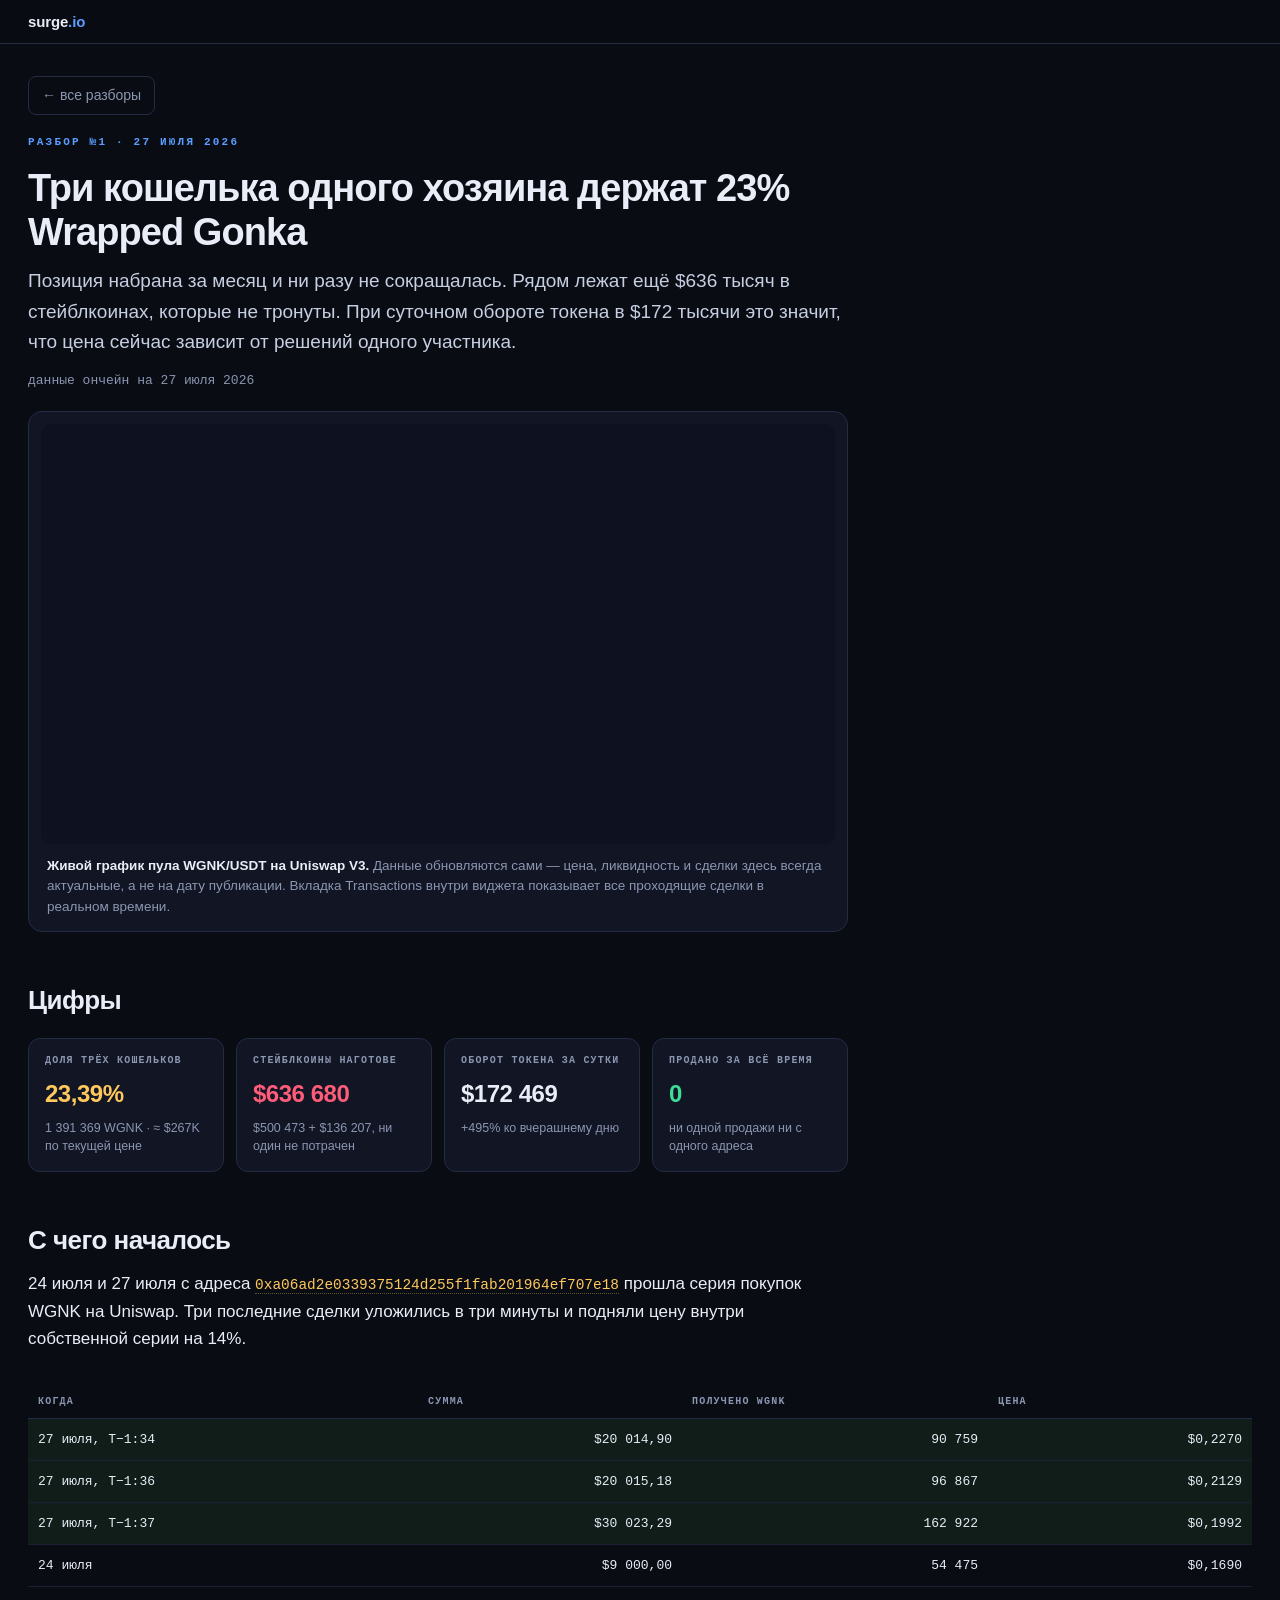
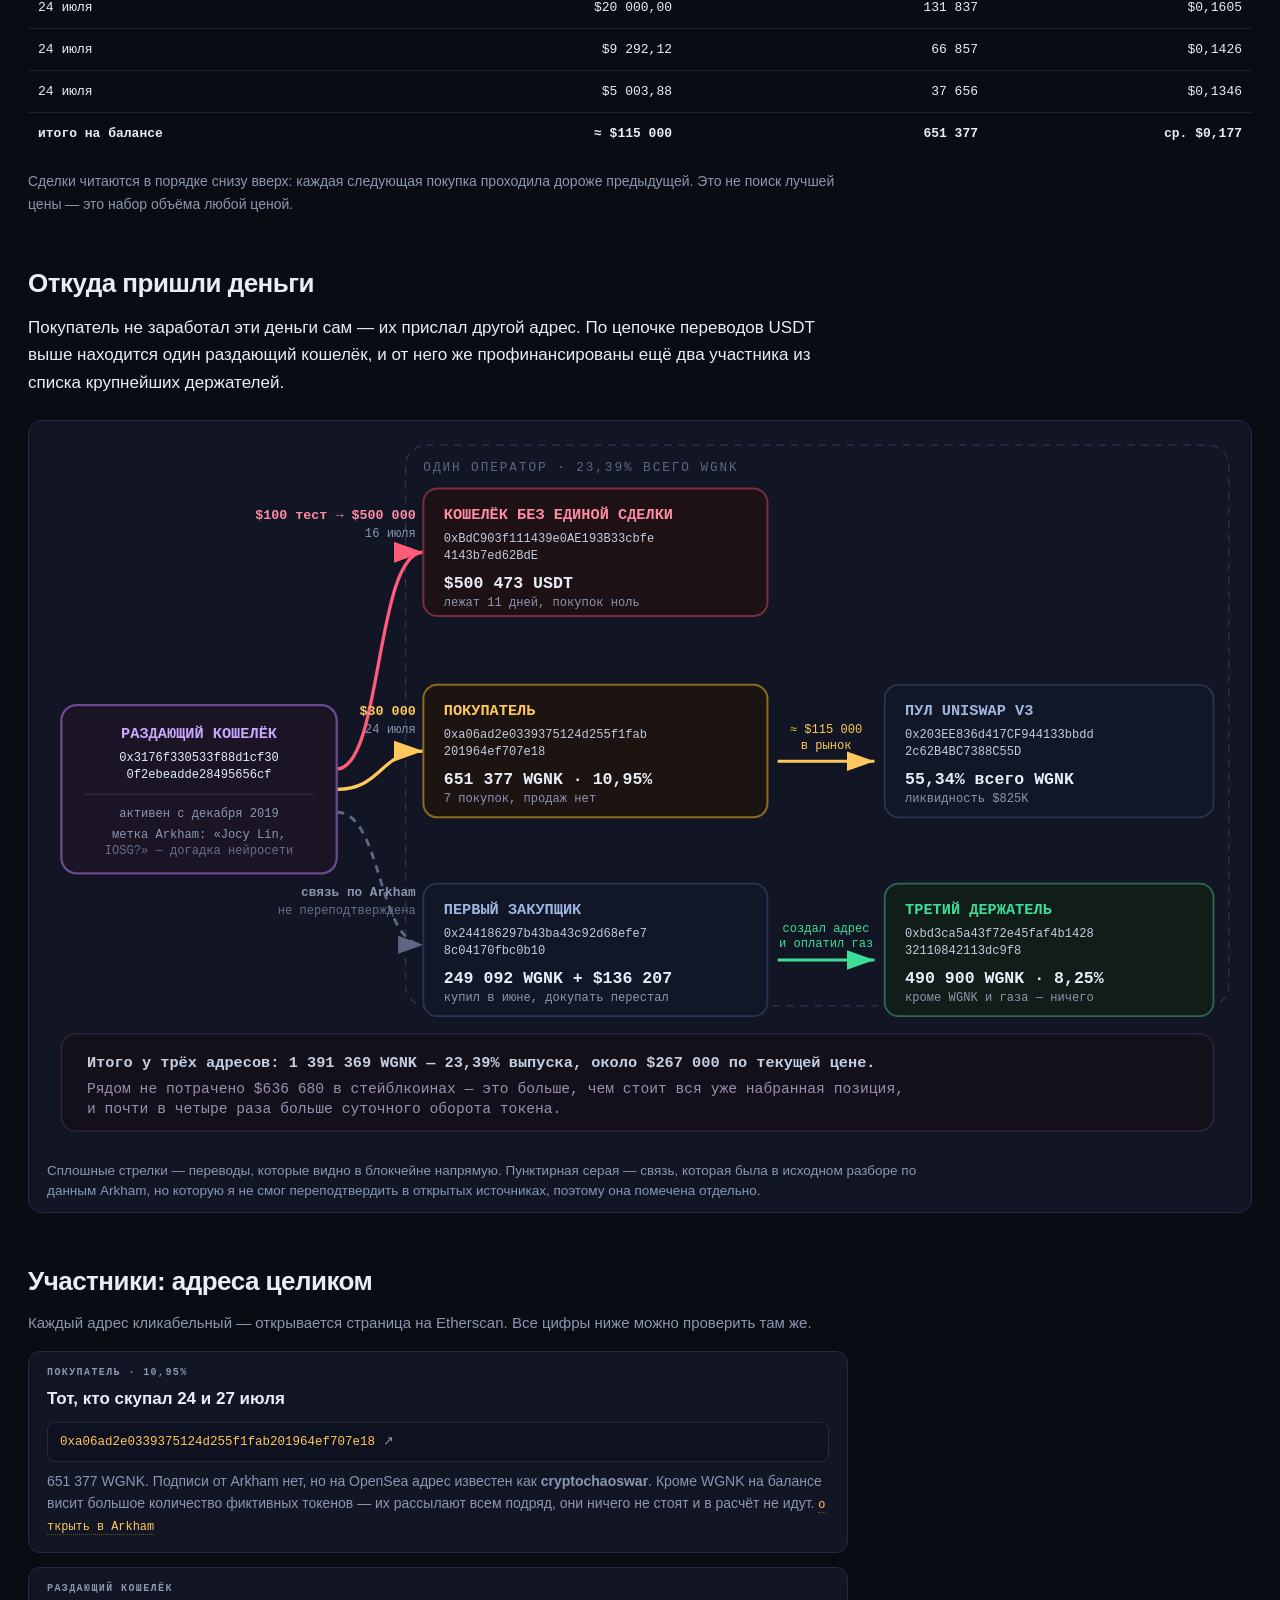
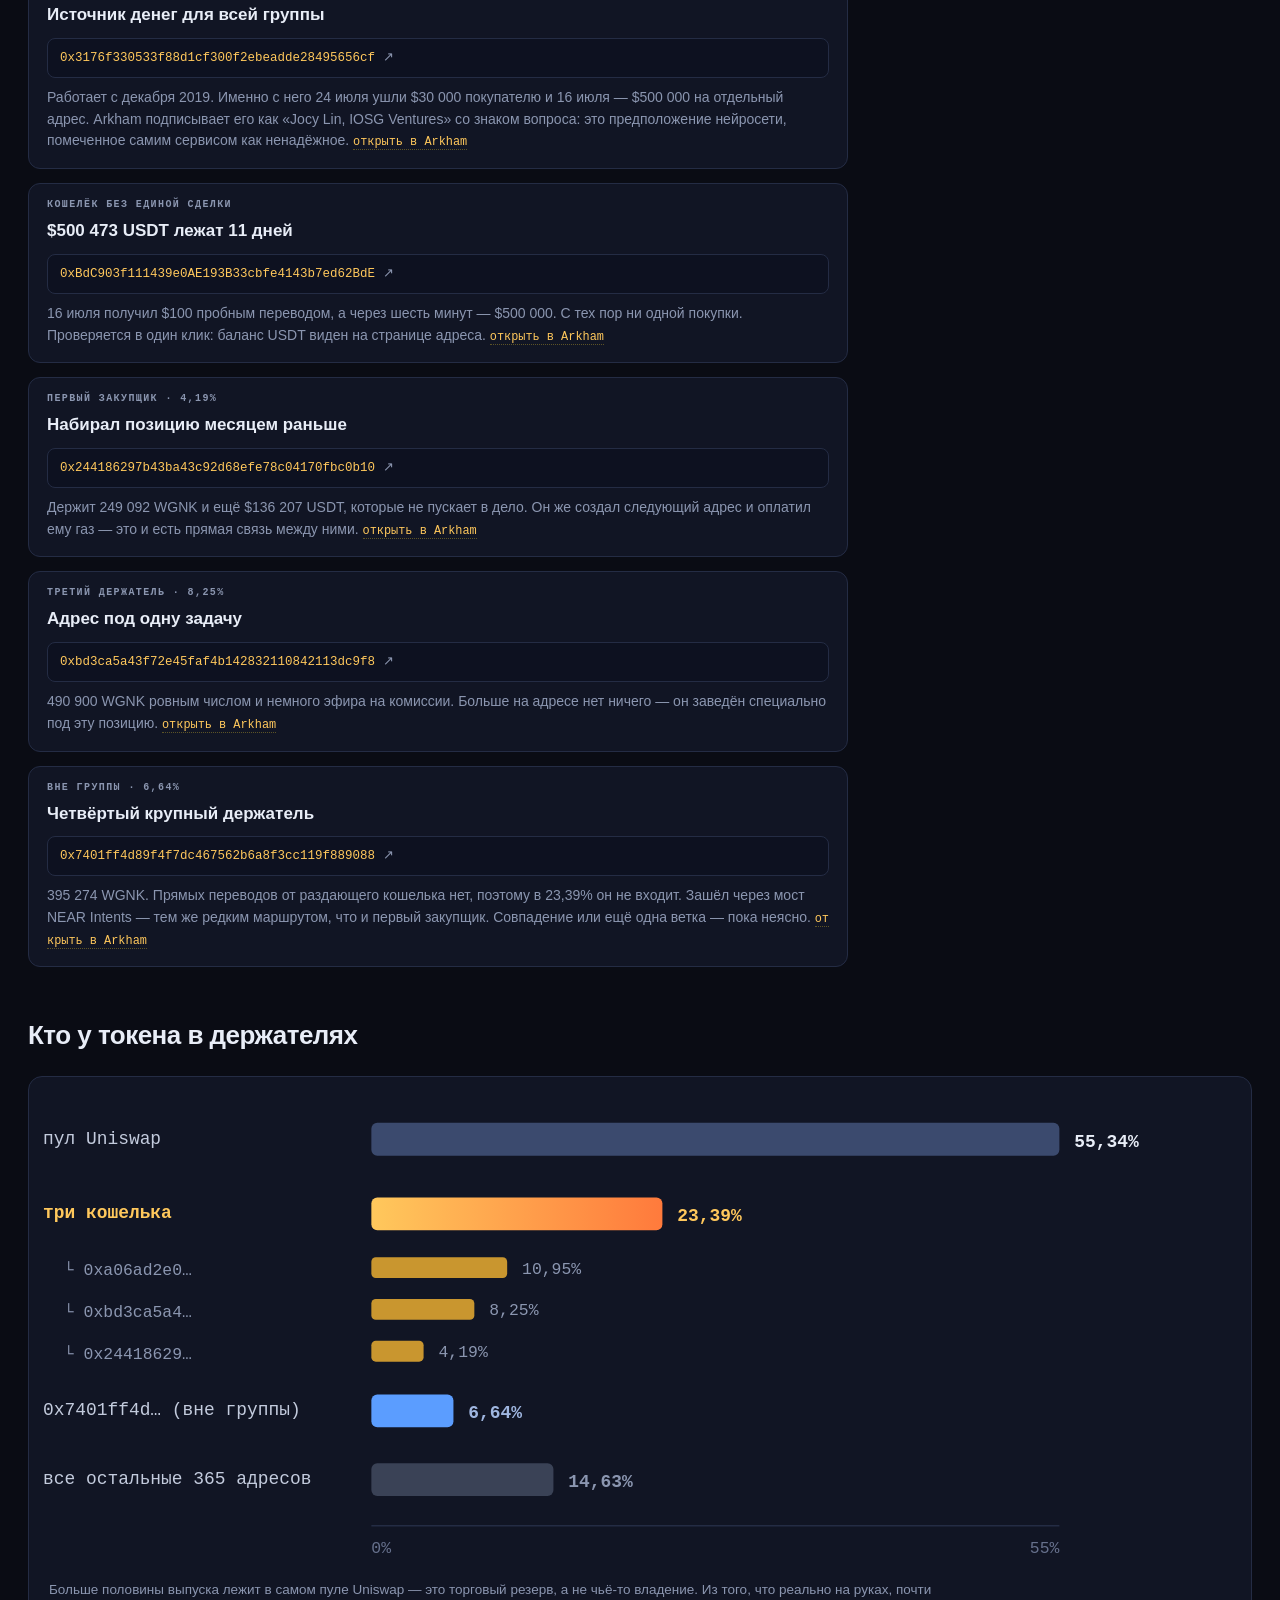
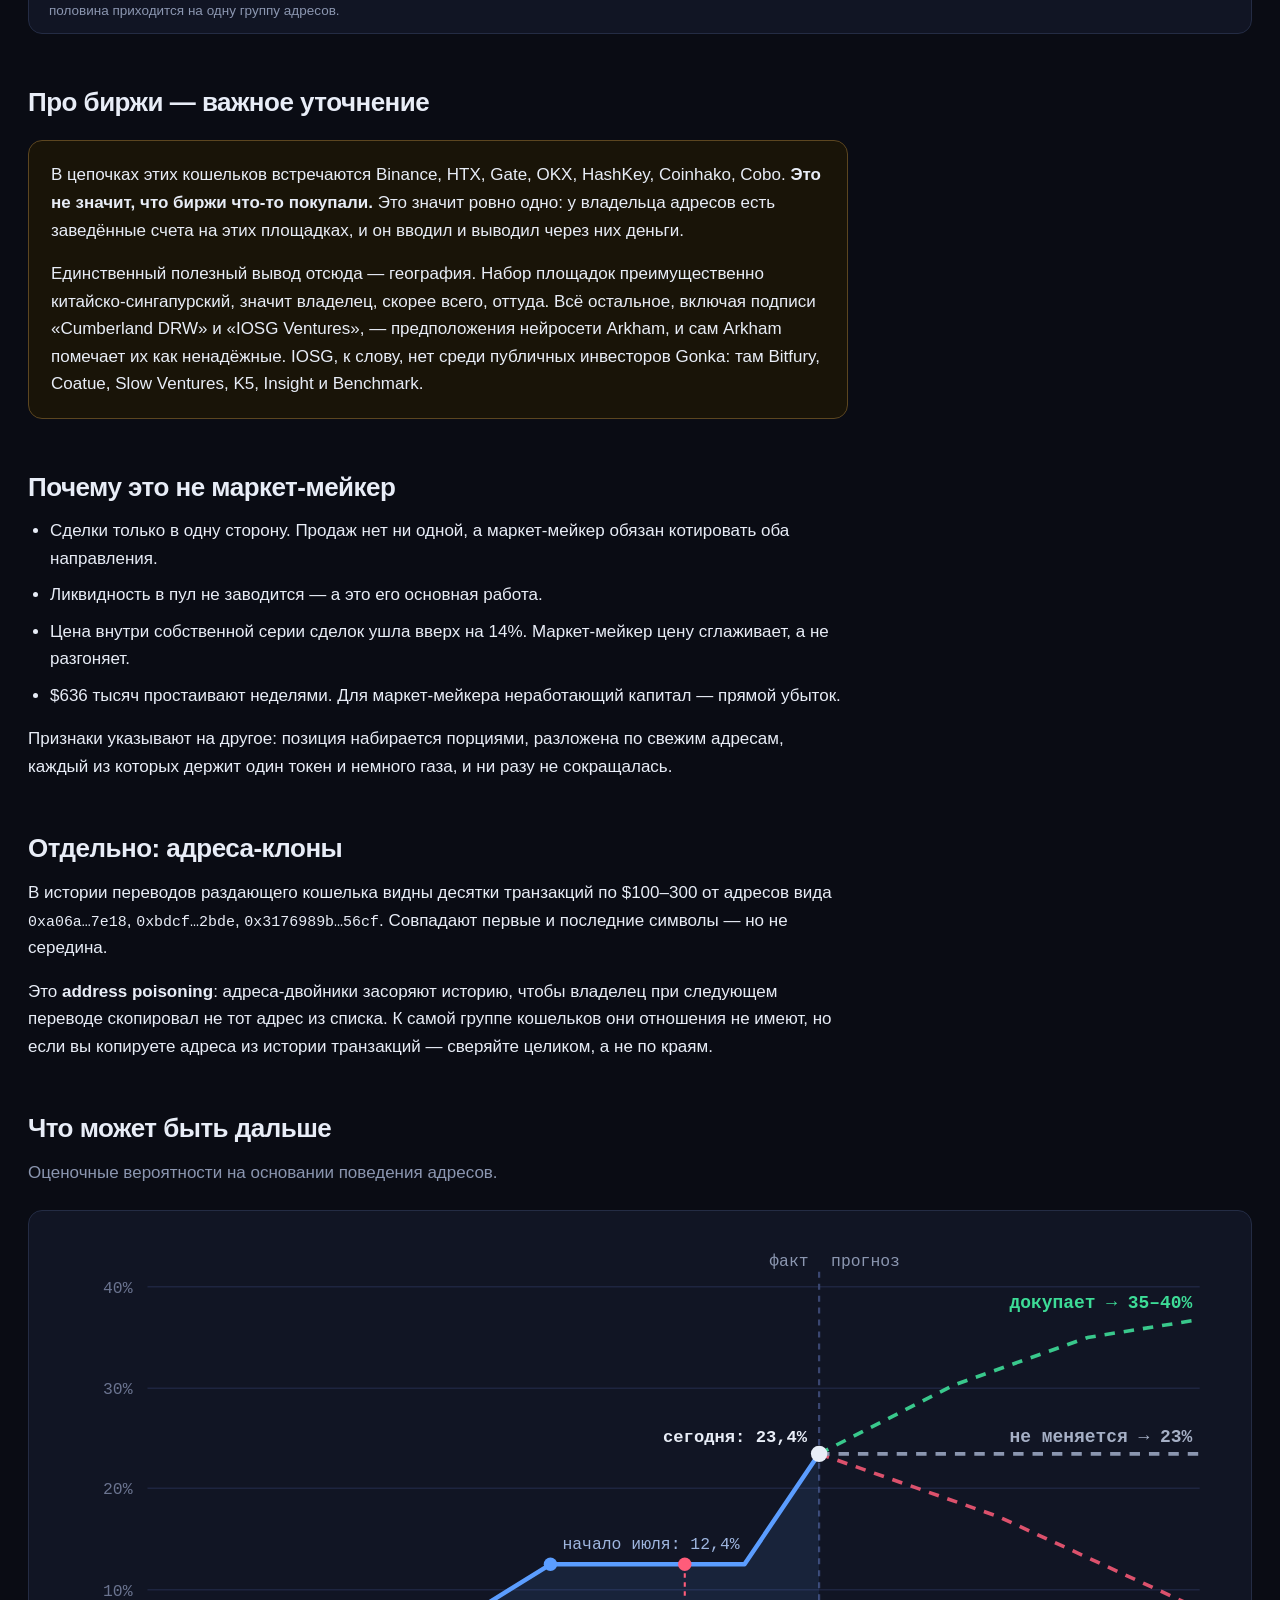
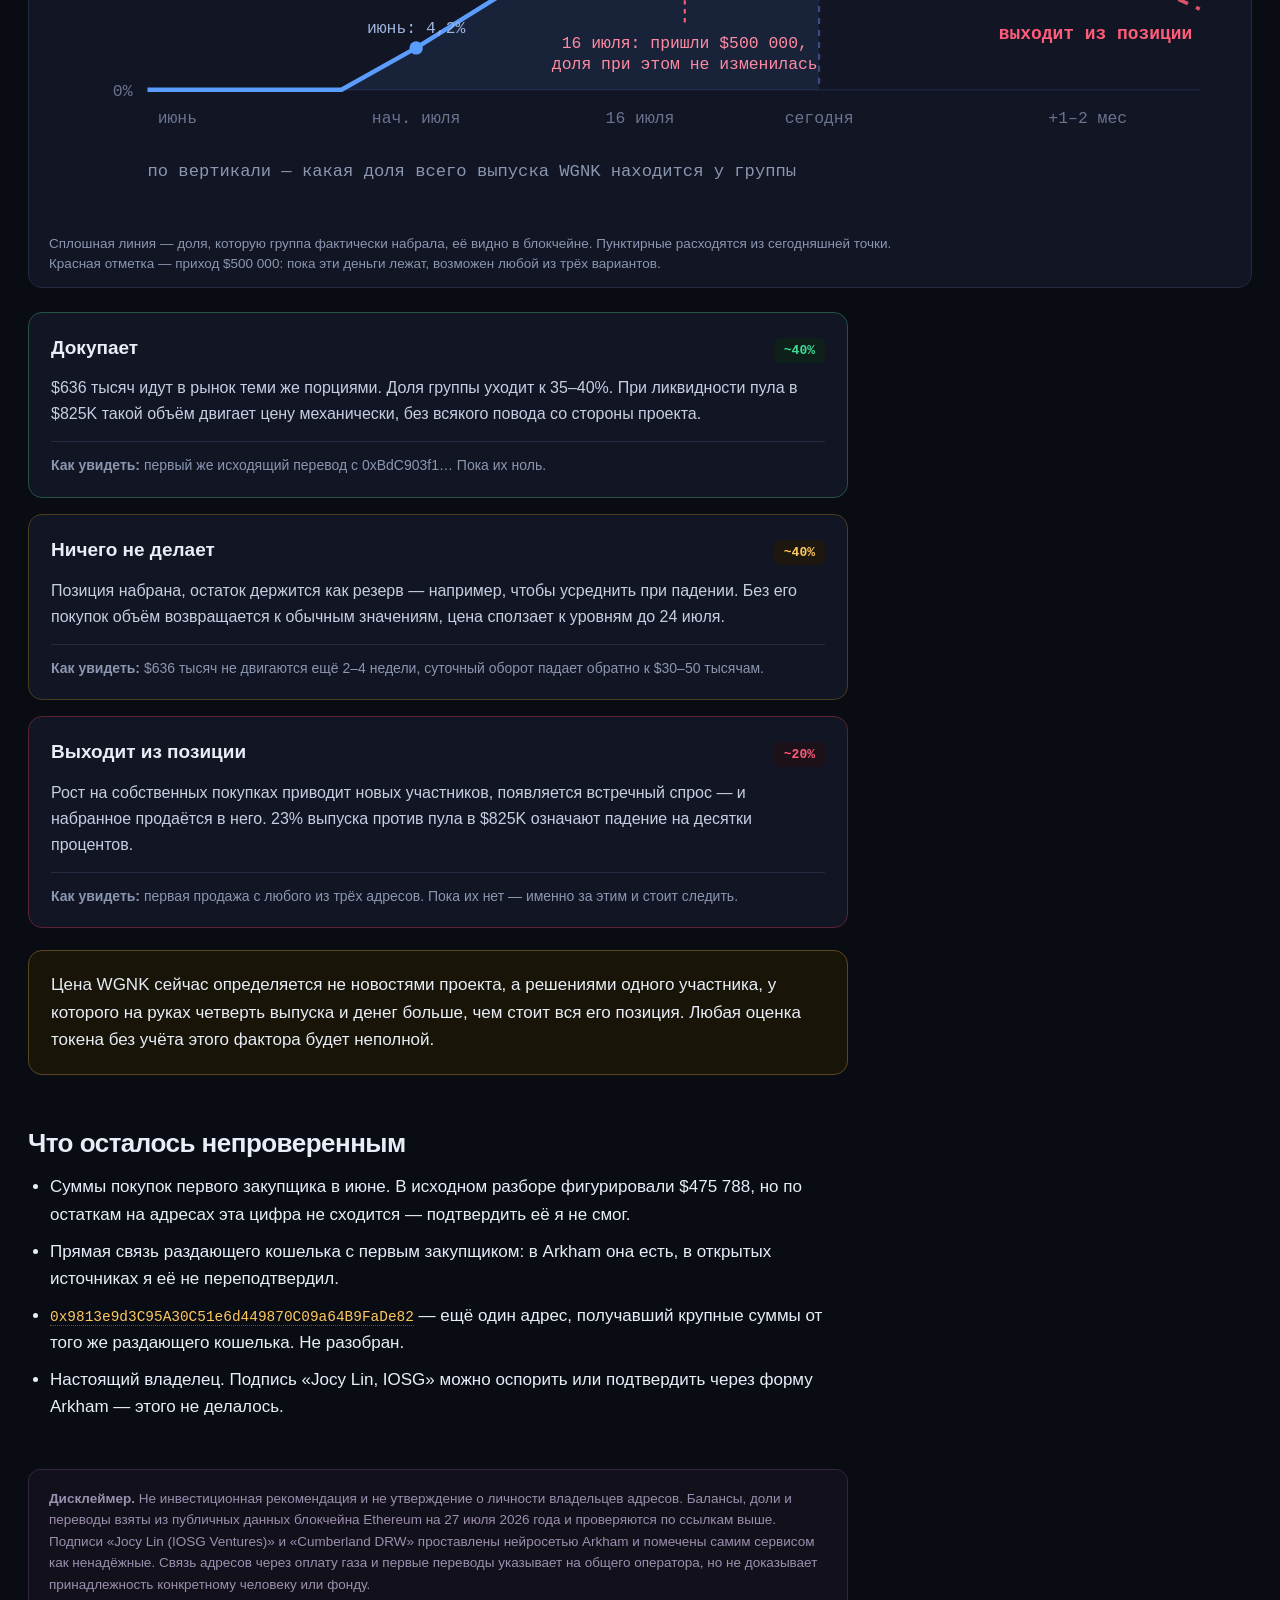
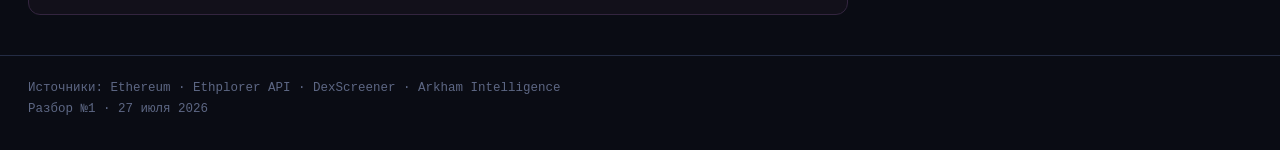
==== gonka/index.html @ 38ff2479 "живой график DexScreener вместо статичной строки с ценой" ====
<!DOCTYPE html>
<html lang="ru">
<head>
<meta charset="utf-8">
<meta name="viewport" content="width=device-width, initial-scale=1">
<title>Кто скупает Wrapped Gonka — разбор по кошелькам</title>
<meta name="description" content="Три связанных кошелька держат 23,4% Wrapped Gonka и ещё $636 тысяч в стейблкоинах наготове. Все адреса, суммы и проверка ончейн.">
<meta property="og:title" content="Кто скупает Wrapped Gonka">
<meta property="og:description" content="Три связанных кошелька держат 23,4% токена и ещё $636K наготове. Все адреса и суммы проверены ончейн.">
<meta property="og:type" content="article">
<link rel="stylesheet" href="../assets/style.css">
</head>
<body>

<nav class="nav"><div class="nav-in">
  <a class="logo" href="../">surge<span>.io</span></a>
</div></nav>

<div class="wrap">

<a class="backlink" href="../">← все разборы</a>

<div class="kicker">Разбор №1 · 27 июля 2026</div>
<h1>Три кошелька одного хозяина держат 23% Wrapped Gonka</h1>
<p class="lead">Позиция набрана за месяц и ни разу не сокращалась. Рядом лежат ещё $636 тысяч
в стейблкоинах, которые не тронуты. При суточном обороте токена в $172 тысячи это значит,
что цена сейчас зависит от решений одного участника.</p>
<div class="date">данные ончейн на 27 июля 2026</div>

<div class="live">
  <div class="frame">
    <iframe src="https://dexscreener.com/ethereum/0x203EE836d417CF944133bbdd2c62B4BC7388C55D?embed=1&theme=dark&info=0&chartLeftToolbar=0&chartDefaultOnMobile=1&chartTheme=dark&chartType=usd&interval=60"
            loading="lazy" title="Живой график WGNK/USDT на Uniswap V3"></iframe>
  </div>
  <div class="cap"><b>Живой график пула WGNK/USDT на Uniswap V3.</b> Данные обновляются сами —
  цена, ликвидность и сделки здесь всегда актуальные, а не на дату публикации. Вкладка
  Transactions внутри виджета показывает все проходящие сделки в реальном времени.</div>
</div>

<h2>Цифры</h2>
<div class="stats">
  <div class="stat"><div class="l">Доля трёх кошельков</div><div class="v mid">23,39%</div>
    <div class="n">1 391 369 WGNK · ≈ $267K по текущей цене</div></div>
  <div class="stat"><div class="l">Стейблкоины наготове</div><div class="v down">$636 680</div>
    <div class="n">$500 473 + $136 207, ни один не потрачен</div></div>
  <div class="stat"><div class="l">Оборот токена за сутки</div><div class="v">$172 469</div>
    <div class="n">+495% ко вчерашнему дню</div></div>
  <div class="stat"><div class="l">Продано за всё время</div><div class="v up">0</div>
    <div class="n">ни одной продажи ни с одного адреса</div></div>
</div>

<h2>С чего началось</h2>
<p>24 июля и 27 июля с адреса <a class="ml" href="https://etherscan.io/address/0xa06ad2e0339375124d255f1fab201964ef707e18">0xa06ad2e0339375124d255f1fab201964ef707e18</a>
прошла серия покупок WGNK на Uniswap. Три последние сделки уложились в три минуты
и подняли цену внутри собственной серии на 14%.</p>

<div class="tscroll">
<table class="tx">
<thead><tr><th>Когда</th><th class="n">Сумма</th><th class="n">Получено WGNK</th><th class="n">Цена</th></tr></thead>
<tbody>
<tr class="hl"><td>27 июля, T−1:34</td><td class="n">$20 014,90</td><td class="n">90 759</td><td class="n">$0,2270</td></tr>
<tr class="hl"><td>27 июля, T−1:36</td><td class="n">$20 015,18</td><td class="n">96 867</td><td class="n">$0,2129</td></tr>
<tr class="hl"><td>27 июля, T−1:37</td><td class="n">$30 023,29</td><td class="n">162 922</td><td class="n">$0,1992</td></tr>
<tr><td>24 июля</td><td class="n">$9 000,00</td><td class="n">54 475</td><td class="n">$0,1690</td></tr>
<tr><td>24 июля</td><td class="n">$20 000,00</td><td class="n">131 837</td><td class="n">$0,1605</td></tr>
<tr><td>24 июля</td><td class="n">$9 292,12</td><td class="n">66 857</td><td class="n">$0,1426</td></tr>
<tr><td>24 июля</td><td class="n">$5 003,88</td><td class="n">37 656</td><td class="n">$0,1346</td></tr>
</tbody>
<tfoot><tr><td>итого на балансе</td><td class="n">≈ $115 000</td><td class="n">651 377</td><td class="n">ср. $0,177</td></tr></tfoot>
</table>
</div>
<p class="dim" style="font-size:14px">Сделки читаются в порядке снизу вверх: каждая следующая покупка
проходила дороже предыдущей. Это не поиск лучшей цены — это набор объёма любой ценой.</p>

<h2>Откуда пришли деньги</h2>
<p>Покупатель не заработал эти деньги сам — их прислал другой адрес. По цепочке
переводов USDT выше находится один раздающий кошелёк, и от него же профинансированы
ещё два участника из списка крупнейших держателей.</p>

<div class="graph">
<svg viewBox="0 0 940 560" xmlns="http://www.w3.org/2000/svg" font-family="ui-monospace,Menlo,monospace">
  <defs>
    <marker id="ay" markerWidth="10" markerHeight="10" refX="9" refY="3.2" orient="auto">
      <path d="M0,0 L9,3.2 L0,6.4 z" fill="#ffc85c"/></marker>
    <marker id="ar" markerWidth="10" markerHeight="10" refX="9" refY="3.2" orient="auto">
      <path d="M0,0 L9,3.2 L0,6.4 z" fill="#ff5c7a"/></marker>
    <marker id="ag" markerWidth="10" markerHeight="10" refX="9" refY="3.2" orient="auto">
      <path d="M0,0 L9,3.2 L0,6.4 z" fill="#3ddc97"/></marker>
    <marker id="agr" markerWidth="10" markerHeight="10" refX="9" refY="3.2" orient="auto">
      <path d="M0,0 L9,3.2 L0,6.4 z" fill="#5d6784"/></marker>
  </defs>

  <!-- рамка кластера -->
  <rect x="286" y="8" width="646" height="440" rx="16" fill="none" stroke="#2b3555" stroke-dasharray="6 5"/>
  <text x="300" y="28" fill="#5d6784" font-size="10" letter-spacing="1.5">ОДИН ОПЕРАТОР · 23,39% ВСЕГО WGNK</text>

  <!-- стрелки хаб → дети -->
  <path d="M232 262 C268 262 262 92 300 92" fill="none" stroke="#ff5c7a" stroke-width="2.6" marker-end="url(#ar)"/>
  <path d="M232 278 C268 278 266 248 300 248" fill="none" stroke="#ffc85c" stroke-width="2.6" marker-end="url(#ay)"/>
  <path d="M232 296 C268 296 264 400 300 400" fill="none" stroke="#5d6784" stroke-width="2.2"
        stroke-dasharray="6 5" marker-end="url(#agr)"/>

  <text x="294" y="66" text-anchor="end" fill="#ff8ba3" font-size="10.5" font-weight="700">$100 тест → $500 000</text>
  <text x="294" y="80" text-anchor="end" fill="#8b96b0" font-size="9.5">16 июля</text>
  <text x="294" y="220" text-anchor="end" fill="#ffc85c" font-size="10.5" font-weight="700">$30 000</text>
  <text x="294" y="234" text-anchor="end" fill="#8b96b0" font-size="9.5">24 июля</text>
  <text x="294" y="362" text-anchor="end" fill="#8b96b0" font-size="10" font-weight="700">связь по Arkham</text>
  <text x="294" y="376" text-anchor="end" fill="#66708c" font-size="9.5">не переподтверждена</text>

  <!-- ХАБ -->
  <rect x="16" y="212" width="216" height="132" rx="12" fill="#1a1424" stroke="#6b4a8f" stroke-width="1.8"/>
  <text x="124" y="238" text-anchor="middle" fill="#c9a8ff" font-size="12" font-weight="700">РАЗДАЮЩИЙ КОШЕЛЁК</text>
  <text x="124" y="256" text-anchor="middle" fill="#e8edf7" font-size="9.5">0x3176f330533f88d1cf30</text>
  <text x="124" y="269" text-anchor="middle" fill="#e8edf7" font-size="9.5">0f2ebeadde28495656cf</text>
  <line x1="34" y1="282" x2="214" y2="282" stroke="#33294a"/>
  <text x="124" y="300" text-anchor="middle" fill="#8b96b0" font-size="9.5">активен с декабря 2019</text>
  <text x="124" y="316" text-anchor="middle" fill="#8b96b0" font-size="9.5">метка Arkham: «Jocy Lin,</text>
  <text x="124" y="329" text-anchor="middle" fill="#66708c" font-size="9.5">IOSG?» — догадка нейросети</text>

  <!-- кошелёк с кэшем -->
  <rect x="300" y="42" width="270" height="100" rx="11" fill="#1d1116" stroke="#7a2d3f" stroke-width="1.6"/>
  <text x="316" y="66" fill="#ff8ba3" font-size="12" font-weight="700">КОШЕЛЁК БЕЗ ЕДИНОЙ СДЕЛКИ</text>
  <text x="316" y="84" fill="#c3cbdd" font-size="9.5">0xBdC903f111439e0AE193B33cbfe</text>
  <text x="316" y="97" fill="#c3cbdd" font-size="9.5">4143b7ed62BdE</text>
  <text x="316" y="120" fill="#e8edf7" font-size="13" font-weight="700">$500 473 USDT</text>
  <text x="316" y="134" fill="#8b96b0" font-size="9.5">лежат 11 дней, покупок ноль</text>

  <!-- покупатель -->
  <rect x="300" y="196" width="270" height="104" rx="11" fill="#1b1410" stroke="#8a6a22" stroke-width="1.6"/>
  <text x="316" y="220" fill="#ffc85c" font-size="12" font-weight="700">ПОКУПАТЕЛЬ</text>
  <text x="316" y="238" fill="#c3cbdd" font-size="9.5">0xa06ad2e0339375124d255f1fab</text>
  <text x="316" y="251" fill="#c3cbdd" font-size="9.5">201964ef707e18</text>
  <text x="316" y="274" fill="#e8edf7" font-size="13" font-weight="700">651 377 WGNK · 10,95%</text>
  <text x="316" y="288" fill="#8b96b0" font-size="9.5">7 покупок, продаж нет</text>

  <!-- закупщик -->
  <rect x="300" y="352" width="270" height="104" rx="11" fill="#111726" stroke="#2a3350" stroke-width="1.4"/>
  <text x="316" y="376" fill="#9fb6e0" font-size="12" font-weight="700">ПЕРВЫЙ ЗАКУПЩИК</text>
  <text x="316" y="394" fill="#c3cbdd" font-size="9.5">0x244186297b43ba43c92d68efe7</text>
  <text x="316" y="407" fill="#c3cbdd" font-size="9.5">8c04170fbc0b10</text>
  <text x="316" y="430" fill="#e8edf7" font-size="13" font-weight="700">249 092 WGNK + $136 207</text>
  <text x="316" y="444" fill="#8b96b0" font-size="9.5">купил в июне, докупать перестал</text>

  <!-- стрелка закупщик -> третий -->
  <path d="M578 412 L654 412" fill="none" stroke="#3ddc97" stroke-width="2.4" marker-end="url(#ag)"/>
  <text x="616" y="390" text-anchor="middle" fill="#3ddc97" font-size="9.5">создал адрес</text>
  <text x="616" y="402" text-anchor="middle" fill="#3ddc97" font-size="9.5">и оплатил газ</text>

  <!-- третий держатель -->
  <rect x="662" y="352" width="258" height="104" rx="11" fill="#101d18" stroke="#2a6b52" stroke-width="1.4"/>
  <text x="678" y="376" fill="#3ddc97" font-size="12" font-weight="700">ТРЕТИЙ ДЕРЖАТЕЛЬ</text>
  <text x="678" y="394" fill="#c3cbdd" font-size="9.5">0xbd3ca5a43f72e45faf4b1428</text>
  <text x="678" y="407" fill="#c3cbdd" font-size="9.5">32110842113dc9f8</text>
  <text x="678" y="430" fill="#e8edf7" font-size="13" font-weight="700">490 900 WGNK · 8,25%</text>
  <text x="678" y="444" fill="#8b96b0" font-size="9.5">кроме WGNK и газа — ничего</text>

  <!-- покупатель -> пул -->
  <path d="M578 256 L654 256" fill="none" stroke="#ffc85c" stroke-width="2.4" marker-end="url(#ay)"/>
  <text x="616" y="234" text-anchor="middle" fill="#ffc85c" font-size="9.5">≈ $115 000</text>
  <text x="616" y="246" text-anchor="middle" fill="#ffc85c" font-size="9.5">в рынок</text>

  <!-- пул -->
  <rect x="662" y="196" width="258" height="104" rx="11" fill="#111726" stroke="#2a3350" stroke-width="1.4"/>
  <text x="678" y="220" fill="#9fb6e0" font-size="12" font-weight="700">ПУЛ UNISWAP V3</text>
  <text x="678" y="238" fill="#c3cbdd" font-size="9.5">0x203EE836d417CF944133bbdd</text>
  <text x="678" y="251" fill="#c3cbdd" font-size="9.5">2c62B4BC7388C55D</text>
  <text x="678" y="274" fill="#e8edf7" font-size="13" font-weight="700">55,34% всего WGNK</text>
  <text x="678" y="288" fill="#8b96b0" font-size="9.5">ликвидность $825K</text>

  <!-- итог -->
  <rect x="16" y="470" width="904" height="76" rx="11" fill="#12101a" stroke="#33253f"/>
  <text x="36" y="496" fill="#c6cfe2" font-size="12" font-weight="700">Итого у трёх адресов: 1 391 369 WGNK — 23,39% выпуска, около $267 000 по текущей цене.</text>
  <text x="36" y="516" fill="#9c8fb0" font-size="11.5">Рядом не потрачено $636 680 в стейблкоинах — это больше, чем стоит вся уже набранная позиция,</text>
  <text x="36" y="532" fill="#9c8fb0" font-size="11.5">и почти в четыре раза больше суточного оборота токена.</text>
</svg>
<div class="cap">Сплошные стрелки — переводы, которые видно в блокчейне напрямую. Пунктирная серая —
связь, которая была в исходном разборе по данным Arkham, но которую я не смог переподтвердить
в открытых источниках, поэтому она помечена отдельно.</div>
</div>

<h2>Участники: адреса целиком</h2>
<p class="dim" style="font-size:15px">Каждый адрес кликабельный — открывается страница на Etherscan.
Все цифры ниже можно проверить там же.</p>

<div class="who">
  <div class="role">Покупатель · 10,95%</div>
  <div class="nm">Тот, кто скупал 24 и 27 июля</div>
  <a class="addr" href="https://etherscan.io/address/0xa06ad2e0339375124d255f1fab201964ef707e18">0xa06ad2e0339375124d255f1fab201964ef707e18</a>
  <div class="meta">651 377 WGNK. Подписи от Arkham нет, но на OpenSea адрес известен как
  <b>cryptochaoswar</b>. Кроме WGNK на балансе висит большое количество фиктивных токенов —
  их рассылают всем подряд, они ничего не стоят и в расчёт не идут.
  <a class="ml" href="https://intel.arkm.com/explorer/address/0xa06ad2e0339375124d255f1fab201964ef707e18">открыть в Arkham</a></div>
</div>

<div class="who">
  <div class="role">Раздающий кошелёк</div>
  <div class="nm">Источник денег для всей группы</div>
  <a class="addr" href="https://etherscan.io/address/0x3176f330533f88d1cf300f2ebeadde28495656cf">0x3176f330533f88d1cf300f2ebeadde28495656cf</a>
  <div class="meta">Работает с декабря 2019. Именно с него 24 июля ушли $30 000 покупателю
  и 16 июля — $500 000 на отдельный адрес. Arkham подписывает его как «Jocy Lin, IOSG Ventures»
  со знаком вопроса: это предположение нейросети, помеченное самим сервисом как ненадёжное.
  <a class="ml" href="https://intel.arkm.com/explorer/address/0x3176f330533f88d1cf300f2ebeadde28495656cf">открыть в Arkham</a></div>
</div>

<div class="who">
  <div class="role">Кошелёк без единой сделки</div>
  <div class="nm">$500 473 USDT лежат 11 дней</div>
  <a class="addr" href="https://etherscan.io/address/0xBdC903f111439e0AE193B33cbfe4143b7ed62BdE">0xBdC903f111439e0AE193B33cbfe4143b7ed62BdE</a>
  <div class="meta">16 июля получил $100 пробным переводом, а через шесть минут — $500 000.
  С тех пор ни одной покупки. Проверяется в один клик: баланс USDT виден на странице адреса.
  <a class="ml" href="https://intel.arkm.com/explorer/address/0xBdC903f111439e0AE193B33cbfe4143b7ed62BdE">открыть в Arkham</a></div>
</div>

<div class="who">
  <div class="role">Первый закупщик · 4,19%</div>
  <div class="nm">Набирал позицию месяцем раньше</div>
  <a class="addr" href="https://etherscan.io/address/0x244186297b43ba43c92d68efe78c04170fbc0b10">0x244186297b43ba43c92d68efe78c04170fbc0b10</a>
  <div class="meta">Держит 249 092 WGNK и ещё $136 207 USDT, которые не пускает в дело.
  Он же создал следующий адрес и оплатил ему газ — это и есть прямая связь между ними.
  <a class="ml" href="https://intel.arkm.com/explorer/address/0x244186297b43ba43c92d68efe78c04170fbc0b10">открыть в Arkham</a></div>
</div>

<div class="who">
  <div class="role">Третий держатель · 8,25%</div>
  <div class="nm">Адрес под одну задачу</div>
  <a class="addr" href="https://etherscan.io/address/0xbd3ca5a43f72e45faf4b142832110842113dc9f8">0xbd3ca5a43f72e45faf4b142832110842113dc9f8</a>
  <div class="meta">490 900 WGNK ровным числом и немного эфира на комиссии. Больше на адресе
  нет ничего — он заведён специально под эту позицию.
  <a class="ml" href="https://intel.arkm.com/explorer/address/0xbd3ca5a43f72e45faf4b142832110842113dc9f8">открыть в Arkham</a></div>
</div>

<div class="who">
  <div class="role">Вне группы · 6,64%</div>
  <div class="nm">Четвёртый крупный держатель</div>
  <a class="addr" href="https://etherscan.io/address/0x7401ff4d89f4f7dc467562b6a8f3cc119f889088">0x7401ff4d89f4f7dc467562b6a8f3cc119f889088</a>
  <div class="meta">395 274 WGNK. Прямых переводов от раздающего кошелька нет, поэтому в 23,39%
  он не входит. Зашёл через мост NEAR Intents — тем же редким маршрутом, что и первый закупщик.
  Совпадение или ещё одна ветка — пока неясно.
  <a class="ml" href="https://intel.arkm.com/explorer/address/0x7401ff4d89f4f7dc467562b6a8f3cc119f889088">открыть в Arkham</a></div>
</div>

<h2>Кто у токена в держателях</h2>
<div class="chart">
<svg viewBox="0 0 800 320" xmlns="http://www.w3.org/2000/svg" font-family="ui-monospace,Menlo,monospace">
  <g font-size="12" fill="#c3cbdd">
    <text x="0" y="34">пул Uniswap</text>
    <rect x="220" y="20" width="461" height="22" rx="4" fill="#3b4a6e"/>
    <text x="691" y="36" fill="#e8edf7" font-size="12" font-weight="700">55,34%</text>

    <text x="0" y="84" fill="#ffc85c" font-weight="700">три кошелька</text>
    <rect x="220" y="70" width="195" height="22" rx="4" fill="url(#gr)"/>
    <text x="425" y="86" fill="#ffc85c" font-size="12" font-weight="700">23,39%</text>

    <text x="14" y="122" font-size="11" fill="#8b96b0">└ 0xa06ad2e0…</text>
    <rect x="220" y="110" width="91" height="14" rx="3" fill="#c9962f"/>
    <text x="321" y="121" font-size="11" fill="#8b96b0">10,95%</text>

    <text x="14" y="150" font-size="11" fill="#8b96b0">└ 0xbd3ca5a4…</text>
    <rect x="220" y="138" width="69" height="14" rx="3" fill="#c9962f"/>
    <text x="299" y="149" font-size="11" fill="#8b96b0">8,25%</text>

    <text x="14" y="178" font-size="11" fill="#8b96b0">└ 0x24418629…</text>
    <rect x="220" y="166" width="35" height="14" rx="3" fill="#c9962f"/>
    <text x="265" y="177" font-size="11" fill="#8b96b0">4,19%</text>

    <text x="0" y="216">0x7401ff4d… (вне группы)</text>
    <rect x="220" y="202" width="55" height="22" rx="4" fill="#5b9dff"/>
    <text x="285" y="218" fill="#9fb6e0" font-size="12" font-weight="700">6,64%</text>

    <text x="0" y="262">все остальные 365 адресов</text>
    <rect x="220" y="248" width="122" height="22" rx="4" fill="#3a4256"/>
    <text x="352" y="264" fill="#8b96b0" font-size="12" font-weight="700">14,63%</text>
  </g>
  <defs><linearGradient id="gr" x1="0" y1="0" x2="1" y2="0">
    <stop offset="0" stop-color="#ffc85c"/><stop offset="1" stop-color="#ff7a3c"/></linearGradient></defs>
  <line x1="220" y1="290" x2="681" y2="290" stroke="#242c44"/>
  <text x="220" y="308" fill="#66708c" font-size="11">0%</text>
  <text x="681" y="308" fill="#66708c" font-size="11" text-anchor="end">55%</text>
</svg>
<div class="cap">Больше половины выпуска лежит в самом пуле Uniswap — это торговый резерв, а не чьё-то
владение. Из того, что реально на руках, почти половина приходится на одну группу адресов.</div>
</div>

<h2>Про биржи — важное уточнение</h2>
<div class="box warn">
<p>В цепочках этих кошельков встречаются Binance, HTX, Gate, OKX, HashKey, Coinhako, Cobo.
<b>Это не значит, что биржи что-то покупали.</b> Это значит ровно одно: у владельца адресов
есть заведённые счета на этих площадках, и он вводил и выводил через них деньги.</p>
<p style="margin-bottom:0">Единственный полезный вывод отсюда — география. Набор площадок
преимущественно китайско-сингапурский, значит владелец, скорее всего, оттуда. Всё остальное,
включая подписи «Cumberland DRW» и «IOSG Ventures», — предположения нейросети Arkham,
и сам Arkham помечает их как ненадёжные. IOSG, к слову, нет среди публичных инвесторов Gonka:
там Bitfury, Coatue, Slow Ventures, K5, Insight и Benchmark.</p>
</div>

<h2>Почему это не маркет-мейкер</h2>
<ul>
<li>Сделки только в одну сторону. Продаж нет ни одной, а маркет-мейкер обязан котировать оба направления.</li>
<li>Ликвидность в пул не заводится — а это его основная работа.</li>
<li>Цена внутри собственной серии сделок ушла вверх на 14%. Маркет-мейкер цену сглаживает, а не разгоняет.</li>
<li>$636 тысяч простаивают неделями. Для маркет-мейкера неработающий капитал — прямой убыток.</li>
</ul>
<p>Признаки указывают на другое: позиция набирается порциями, разложена по свежим адресам,
каждый из которых держит один токен и немного газа, и ни разу не сокращалась.</p>

<h2>Отдельно: адреса-клоны</h2>
<p>В истории переводов раздающего кошелька видны десятки транзакций по $100–300 от адресов
вида <span class="mono">0xa06a…7e18</span>, <span class="mono">0xbdcf…2bde</span>,
<span class="mono">0x3176989b…56cf</span>. Совпадают первые и последние символы — но не середина.</p>
<p>Это <b>address poisoning</b>: адреса-двойники засоряют историю, чтобы владелец при следующем
переводе скопировал не тот адрес из списка. К самой группе кошельков они отношения не имеют,
но если вы копируете адреса из истории транзакций — сверяйте целиком, а не по краям.</p>

<h2>Что может быть дальше</h2>
<p class="dim">Оценочные вероятности на основании поведения адресов.</p>

<div class="chart">
<svg viewBox="0 0 800 400" xmlns="http://www.w3.org/2000/svg" font-family="ui-monospace,Menlo,monospace">
  <g stroke="#1e2540" stroke-width="1">
    <line x1="70" y1="310" x2="775" y2="310"/><line x1="70" y1="243" x2="775" y2="243"/>
    <line x1="70" y1="175" x2="775" y2="175"/><line x1="70" y1="108" x2="775" y2="108"/>
    <line x1="70" y1="40"  x2="775" y2="40"/>
  </g>
  <g fill="#6b7490" font-size="11" text-anchor="end">
    <text x="60" y="314">0%</text><text x="60" y="247">10%</text><text x="60" y="179">20%</text>
    <text x="60" y="112">30%</text><text x="60" y="44">40%</text>
  </g>

  <line x1="520" y1="30" x2="520" y2="310" stroke="#3a4670" stroke-width="1.5" stroke-dasharray="4 4"/>
  <text x="513" y="26" fill="#8b96b0" font-size="11" text-anchor="end">факт</text>
  <text x="528" y="26" fill="#8b96b0" font-size="11">прогноз</text>

  <path d="M520 152 L640 194 L775 256" fill="none" stroke="#ff5c7a" stroke-width="2.4" stroke-dasharray="7 6" opacity=".85"/>
  <path d="M520 152 L775 152" fill="none" stroke="#8b96b0" stroke-width="2.4" stroke-dasharray="7 6"/>
  <path d="M520 152 L610 106 L700 74 L775 62" fill="none" stroke="#3ddc97" stroke-width="2.4" stroke-dasharray="7 6" opacity=".9"/>

  <path d="M70 310 L200 310 L250 282 L340 226 L470 226 L520 152 L520 310 Z" fill="#5b9dff" opacity=".10"/>
  <path d="M70 310 L200 310 L250 282 L340 226 L470 226 L520 152"
        fill="none" stroke="#5b9dff" stroke-width="3" stroke-linejoin="round"/>
  <g fill="#5b9dff"><circle cx="250" cy="282" r="4.5"/><circle cx="340" cy="226" r="4.5"/></g>
  <circle cx="520" cy="152" r="5.5" fill="#e8edf7"/>

  <text x="250" y="272" fill="#9fb6e0" font-size="11" text-anchor="middle">июнь: 4,2%</text>
  <text x="348" y="216" fill="#9fb6e0" font-size="11">начало июля: 12,4%</text>
  <text x="512" y="144" fill="#e8edf7" font-size="11.5" font-weight="700" text-anchor="end">сегодня: 23,4%</text>

  <line x1="430" y1="226" x2="430" y2="266" stroke="#ff5c7a" stroke-width="1.4" stroke-dasharray="3 3"/>
  <circle cx="430" cy="226" r="4.5" fill="#ff5c7a"/>
  <text x="430" y="282" fill="#ff8ba3" font-size="11" text-anchor="middle">16 июля: пришли $500 000,</text>
  <text x="430" y="296" fill="#ff8ba3" font-size="11" text-anchor="middle">доля при этом не изменилась</text>

  <text x="770" y="54" fill="#3ddc97" font-size="12" font-weight="700" text-anchor="end">докупает → 35–40%</text>
  <text x="770" y="144" fill="#a6b0c6" font-size="12" font-weight="700" text-anchor="end">не меняется → 23%</text>
  <text x="770" y="276" fill="#ff5c7a" font-size="12" font-weight="700" text-anchor="end">выходит из позиции</text>

  <g fill="#6b7490" font-size="11" text-anchor="middle">
    <text x="90" y="332">июнь</text><text x="250" y="332">нач. июля</text>
    <text x="400" y="332">16 июля</text><text x="520" y="332">сегодня</text><text x="700" y="332">+1–2 мес</text>
  </g>
  <text x="70" y="368" fill="#8b96b0" font-size="11.5">по вертикали — какая доля всего выпуска WGNK находится у группы</text>
</svg>
<div class="cap">Сплошная линия — доля, которую группа фактически набрала, её видно в блокчейне.
Пунктирные расходятся из сегодняшней точки. Красная отметка — приход $500 000: пока эти
деньги лежат, возможен любой из трёх вариантов.</div>
</div>

<div class="sc a">
  <div class="sc-h"><h3>Докупает</h3><span class="sc-p">~40%</span></div>
  <p>$636 тысяч идут в рынок теми же порциями. Доля группы уходит к 35–40%. При ликвидности
  пула в $825K такой объём двигает цену механически, без всякого повода со стороны проекта.</p>
  <div class="sig"><b>Как увидеть:</b> первый же исходящий перевод с 0xBdC903f1… Пока их ноль.</div>
</div>

<div class="sc b">
  <div class="sc-h"><h3>Ничего не делает</h3><span class="sc-p">~40%</span></div>
  <p>Позиция набрана, остаток держится как резерв — например, чтобы усреднить при падении.
  Без его покупок объём возвращается к обычным значениям, цена сползает к уровням до 24 июля.</p>
  <div class="sig"><b>Как увидеть:</b> $636 тысяч не двигаются ещё 2–4 недели, суточный оборот
  падает обратно к $30–50 тысячам.</div>
</div>

<div class="sc c">
  <div class="sc-h"><h3>Выходит из позиции</h3><span class="sc-p">~20%</span></div>
  <p>Рост на собственных покупках приводит новых участников, появляется встречный спрос —
  и набранное продаётся в него. 23% выпуска против пула в $825K означают падение
  на десятки процентов.</p>
  <div class="sig"><b>Как увидеть:</b> первая продажа с любого из трёх адресов. Пока их нет —
  именно за этим и стоит следить.</div>
</div>

<div class="box warn">
<p style="margin-bottom:0">Цена WGNK сейчас определяется не новостями проекта, а решениями одного
участника, у которого на руках четверть выпуска и денег больше, чем стоит вся его позиция.
Любая оценка токена без учёта этого фактора будет неполной.</p>
</div>

<h2>Что осталось непроверенным</h2>
<ul>
<li>Суммы покупок первого закупщика в июне. В исходном разборе фигурировали $475 788,
но по остаткам на адресах эта цифра не сходится — подтвердить её я не смог.</li>
<li>Прямая связь раздающего кошелька с первым закупщиком: в Arkham она есть,
в открытых источниках я её не переподтвердил.</li>
<li><a class="ml" href="https://etherscan.io/address/0x9813e9d3C95A30C51e6d449870C09a64B9FaDe82">0x9813e9d3C95A30C51e6d449870C09a64B9FaDe82</a> —
ещё один адрес, получавший крупные суммы от того же раздающего кошелька. Не разобран.</li>
<li>Настоящий владелец. Подпись «Jocy Lin, IOSG» можно оспорить или подтвердить
через форму Arkham — этого не делалось.</li>
</ul>

<div class="disc">
<b>Дисклеймер.</b> Не инвестиционная рекомендация и не утверждение о личности владельцев адресов.
Балансы, доли и переводы взяты из публичных данных блокчейна Ethereum на 27 июля 2026 года
и проверяются по ссылкам выше. Подписи «Jocy Lin (IOSG Ventures)» и «Cumberland DRW» проставлены
нейросетью Arkham и помечены самим сервисом как ненадёжные. Связь адресов через оплату газа
и первые переводы указывает на общего оператора, но не доказывает принадлежность
конкретному человеку или фонду.
</div>

</div>

<footer><div class="f-in">
Источники: Ethereum · Ethplorer API · DexScreener · Arkham Intelligence<br>
Разбор №1 · 27 июля 2026
</div></footer>

</body>
</html>
---- assets/style.css ----
/* Общий стиль для всех разборов */
:root{
  --bg:#0a0c14; --panel:#111524; --panel2:#161c2e; --line:#242c44;
  --txt:#e8edf7; --dim:#8b96b0; --acc:#5b9dff; --grn:#3ddc97; --red:#ff5c7a;
  --yel:#ffc85c; --pur:#a97bff;
  --mono:ui-monospace,"SF Mono",Menlo,Consolas,monospace;
  --sans:-apple-system,BlinkMacSystemFont,"Segoe UI",Inter,Roboto,sans-serif;
}
*{box-sizing:border-box}
html{-webkit-text-size-adjust:100%}
body{margin:0;background:var(--bg);color:var(--txt);font-family:var(--sans);
  line-height:1.62;font-size:17px;-webkit-font-smoothing:antialiased;
  min-height:100vh;display:flex;flex-direction:column}
.wrap{width:100%;max-width:1440px;margin:0 auto;padding:32px 28px 40px;flex:1}
/* текст держим читаемой ширины, схемы и графики — во всю ширину */
.wrap > *:not(.chart):not(.graph):not(.tscroll){max-width:820px}
.wide{max-width:1440px}
a{color:var(--acc)}

/* шапка сайта */
.nav{border-bottom:1px solid var(--line);background:rgba(10,12,20,.92);
  position:sticky;top:0;z-index:10;backdrop-filter:blur(8px)}
.nav-in{max-width:1440px;margin:0 auto;padding:14px 28px;display:flex;
  align-items:center;justify-content:space-between;gap:16px}
.logo{font:700 15px/1 var(--sans);letter-spacing:-.01em;color:var(--txt);text-decoration:none}
.logo span{color:var(--acc)}
.nav a.back{font-size:13px;color:var(--dim);text-decoration:none}
.nav a.back:hover{color:var(--txt)}

h1{font-size:clamp(27px,6vw,38px);line-height:1.16;margin:18px 0 12px;
  font-weight:750;letter-spacing:-.025em}
h2{font-size:clamp(21px,4.5vw,26px);line-height:1.25;margin:52px 0 14px;
  font-weight:700;letter-spacing:-.02em}
h3{font-size:18px;margin:28px 0 8px;font-weight:650}
p{margin:0 0 16px}
.lead{font-size:19px;color:#c6cfe2}
.dim{color:var(--dim)}
.kicker{font:600 11px/1 var(--mono);letter-spacing:.2em;color:var(--acc);text-transform:uppercase}
.date{font:500 13px/1 var(--mono);color:var(--dim);margin-top:14px}

/* карточка-блок */
.box{background:var(--panel);border:1px solid var(--line);border-radius:14px;
  padding:20px 22px;margin:22px 0}
.box.warn{border-color:#5c4620;background:#191408}
.box.good{border-color:#245243;background:#0c1a15}
.box.bad{border-color:#5a2334;background:#190c11}
.box h3{margin-top:0}
.box p:last-child,.box ul:last-child{margin-bottom:0}

/* ссылка «назад» в теле страницы */
.backlink{display:inline-block;font-size:14px;color:var(--dim);text-decoration:none;
  margin-bottom:22px;border:1px solid var(--line);border-radius:8px;padding:7px 13px}
.backlink:hover{color:var(--txt);border-color:#3a4670}

/* адрес */
.addr{font-family:var(--mono);font-size:12.5px;word-break:break-all;
  background:#0d1120;border:1px solid var(--line);border-radius:8px;
  padding:9px 12px;display:block;margin:8px 0;color:var(--yel);text-decoration:none}
a.addr:hover{border-color:#4a5a2c;background:#12160f}
a.addr:after{content:" ↗";color:var(--dim)}
.mono{font-family:var(--mono);font-size:.88em}
a.ml{font-family:var(--mono);font-size:.85em;color:var(--yel);text-decoration:none;
  border-bottom:1px dotted #5c5326;word-break:break-all}
a.ml:hover{color:#ffe0a0}

/* блок адреса с ролью */
.who{background:var(--panel);border:1px solid var(--line);border-radius:12px;
  padding:16px 18px;margin:14px 0}
.who .role{font:600 10px/1 var(--mono);letter-spacing:.14em;text-transform:uppercase;color:var(--dim)}
.who .nm{font-size:17px;font-weight:650;margin:7px 0 9px}
.who .meta{font-size:14px;color:var(--dim);margin-top:9px;line-height:1.55}

/* цифры */
.stats{display:grid;gap:12px;grid-template-columns:repeat(auto-fit,minmax(160px,1fr));margin:22px 0}
.stat{background:var(--panel);border:1px solid var(--line);border-radius:12px;padding:15px 16px}
.stat .l{font:600 10px/1.3 var(--mono);letter-spacing:.12em;color:var(--dim);text-transform:uppercase}
.stat .v{font-size:24px;font-weight:750;margin-top:8px;letter-spacing:-.02em}
.stat .n{font-size:12.5px;color:var(--dim);margin-top:5px;line-height:1.45}
.up{color:var(--grn)}.down{color:var(--red)}.mid{color:var(--yel)}

/* теги */
.tags{display:flex;flex-wrap:wrap;gap:8px;margin:14px 0}
.tag{font:600 11px/1 var(--mono);letter-spacing:.04em;padding:7px 10px;
  border-radius:6px;border:1px solid}
.t-red{color:var(--red);border-color:#4a2434;background:#1d1119}
.t-yel{color:var(--yel);border-color:#4a3d1c;background:#1c1810}
.t-blu{color:var(--acc);border-color:#22355c;background:#101725}
.t-pur{color:var(--pur);border-color:#3a2a5c;background:#161125}
.t-gry{color:var(--dim);border-color:#2a3350;background:#111726}

/* таблица тегов */
.tagtab{width:100%;border-collapse:collapse;font-size:15px;margin:16px 0}
.tagtab td{padding:12px 0;border-bottom:1px solid #1c2338;vertical-align:top}
.tagtab td:first-child{width:40%;padding-right:18px}
.tagtab tr:last-child td{border-bottom:none}

/* таймлайн */
.tl{position:relative;padding-left:26px;margin:22px 0}
.tl:before{content:"";position:absolute;left:5px;top:8px;bottom:8px;width:2px;background:var(--line)}
.tl-i{position:relative;padding-bottom:20px}
.tl-i:before{content:"";position:absolute;left:-25px;top:7px;width:11px;height:11px;
  border-radius:50%;background:var(--acc);box-shadow:0 0 0 3px var(--bg)}
.tl-i.buy:before{background:var(--grn)}
.tl-i.money:before{background:var(--yel)}
.tl-i.wait:before{background:var(--red)}
.tl-t{font:600 11.5px/1 var(--mono);color:var(--dim);letter-spacing:.06em}
.tl-b{margin-top:6px;font-size:16px}

/* сценарии */
.sc{background:var(--panel);border:1px solid var(--line);border-radius:14px;
  padding:20px 22px;margin:16px 0}
.sc-h{display:flex;align-items:baseline;justify-content:space-between;gap:14px;flex-wrap:wrap}
.sc-h h3{margin:0;font-size:19px}
.sc-p{font:700 13px/1 var(--mono);padding:6px 10px;border-radius:6px;white-space:nowrap}
.sc.a{border-color:#245243}.sc.a .sc-p{color:var(--grn);background:#0e2019}
.sc.b{border-color:#4a3d1c}.sc.b .sc-p{color:var(--yel);background:#1c1810}
.sc.c{border-color:#5a2334}.sc.c .sc-p{color:var(--red);background:#1d1119}
.sc p{margin:12px 0 0;font-size:16px;color:#c6cfe2}
.sc .sig{margin-top:14px;font-size:14px;color:var(--dim);border-top:1px solid var(--line);padding-top:12px}

ul{padding-left:22px;margin:0 0 16px}
li{margin-bottom:9px}

/* граф потоков */
.graph{background:var(--panel);border:1px solid var(--line);border-radius:14px;
  padding:14px 12px 8px;margin:24px 0;overflow-x:auto}
.graph svg{display:block;width:100%;min-width:880px;height:auto}
.graph .cap{font-size:13.5px;color:var(--dim);padding:12px 6px 2px;line-height:1.5;max-width:900px}

/* живые виджеты */
.live{background:var(--panel);border:1px solid var(--line);border-radius:14px;
  padding:12px;margin:24px 0}
.live .frame{position:relative;width:100%;padding-bottom:52%;min-height:420px;
  border-radius:10px;overflow:hidden;background:#0d1120}
.live .frame iframe{position:absolute;inset:0;width:100%;height:100%;border:0}
.live .cap{font-size:13.5px;color:var(--dim);padding:12px 6px 2px;line-height:1.5;max-width:900px}
.live .cap b{color:var(--txt)}
@media(max-width:700px){.live .frame{padding-bottom:120%;min-height:0}}

/* таблица сделок */
.tx{width:100%;border-collapse:collapse;font-size:14px;margin:16px 0}
.tx th{text-align:left;font:600 10px/1.3 var(--mono);letter-spacing:.12em;color:var(--dim);
  text-transform:uppercase;padding:10px 10px;border-bottom:1px solid var(--line)}
.tx td{padding:10px;border-bottom:1px solid #1a2035;font-family:var(--mono);font-size:13px}
.tx td.n{text-align:right}
.tx tr.hl td{background:#101d18}
.tx tfoot td{border-bottom:none;font-weight:700;color:var(--txt)}
.tscroll{overflow-x:auto}

/* список разборов на главной */
.card-list{display:grid;gap:14px;margin:28px 0}
.itm{display:block;text-decoration:none;color:inherit;background:var(--panel);
  border:1px solid var(--line);border-radius:14px;padding:20px 22px;transition:.15s}
.itm:hover{border-color:#3a4670;background:var(--panel2)}
.itm .d{font:600 11px/1 var(--mono);letter-spacing:.12em;color:var(--dim);text-transform:uppercase}
.itm h3{margin:10px 0 6px;font-size:20px}
.itm p{margin:0;font-size:15px;color:var(--dim)}

/* графики и картинки-доказательства */
.chart{background:var(--panel);border:1px solid var(--line);border-radius:14px;
  padding:16px 14px 10px;margin:24px 0;overflow-x:auto}
.chart svg{display:block;width:100%;min-width:560px;height:auto}
.chart .cap{font-size:13.5px;color:var(--dim);padding:10px 6px 2px;line-height:1.5;max-width:900px}
.legend{display:flex;flex-wrap:wrap;gap:14px;padding:10px 6px 0;font-size:13px;color:var(--dim)}
.legend i{display:inline-block;width:22px;height:0;border-top-width:3px;
  border-top-style:solid;vertical-align:middle;margin-right:7px}

figure{margin:26px 0;background:var(--panel);border:1px solid var(--line);
  border-radius:14px;padding:12px;overflow:hidden}
figure img{display:block;width:100%;height:auto;border-radius:9px}
figcaption{font-size:14px;color:var(--dim);padding:12px 6px 2px;line-height:1.55}
figcaption b{color:var(--txt)}

.disc{margin-top:48px;padding:18px 20px;background:#12101a;border:1px solid #33253f;
  border-radius:12px;font-size:13.5px;color:#9c8fb0;line-height:1.6}
footer{border-top:1px solid var(--line);margin-top:auto;
  font-size:12.5px;color:#5d6784;font-family:var(--mono);line-height:1.7}
footer .f-in{max-width:1440px;margin:0 auto;padding:22px 28px 30px;width:100%}
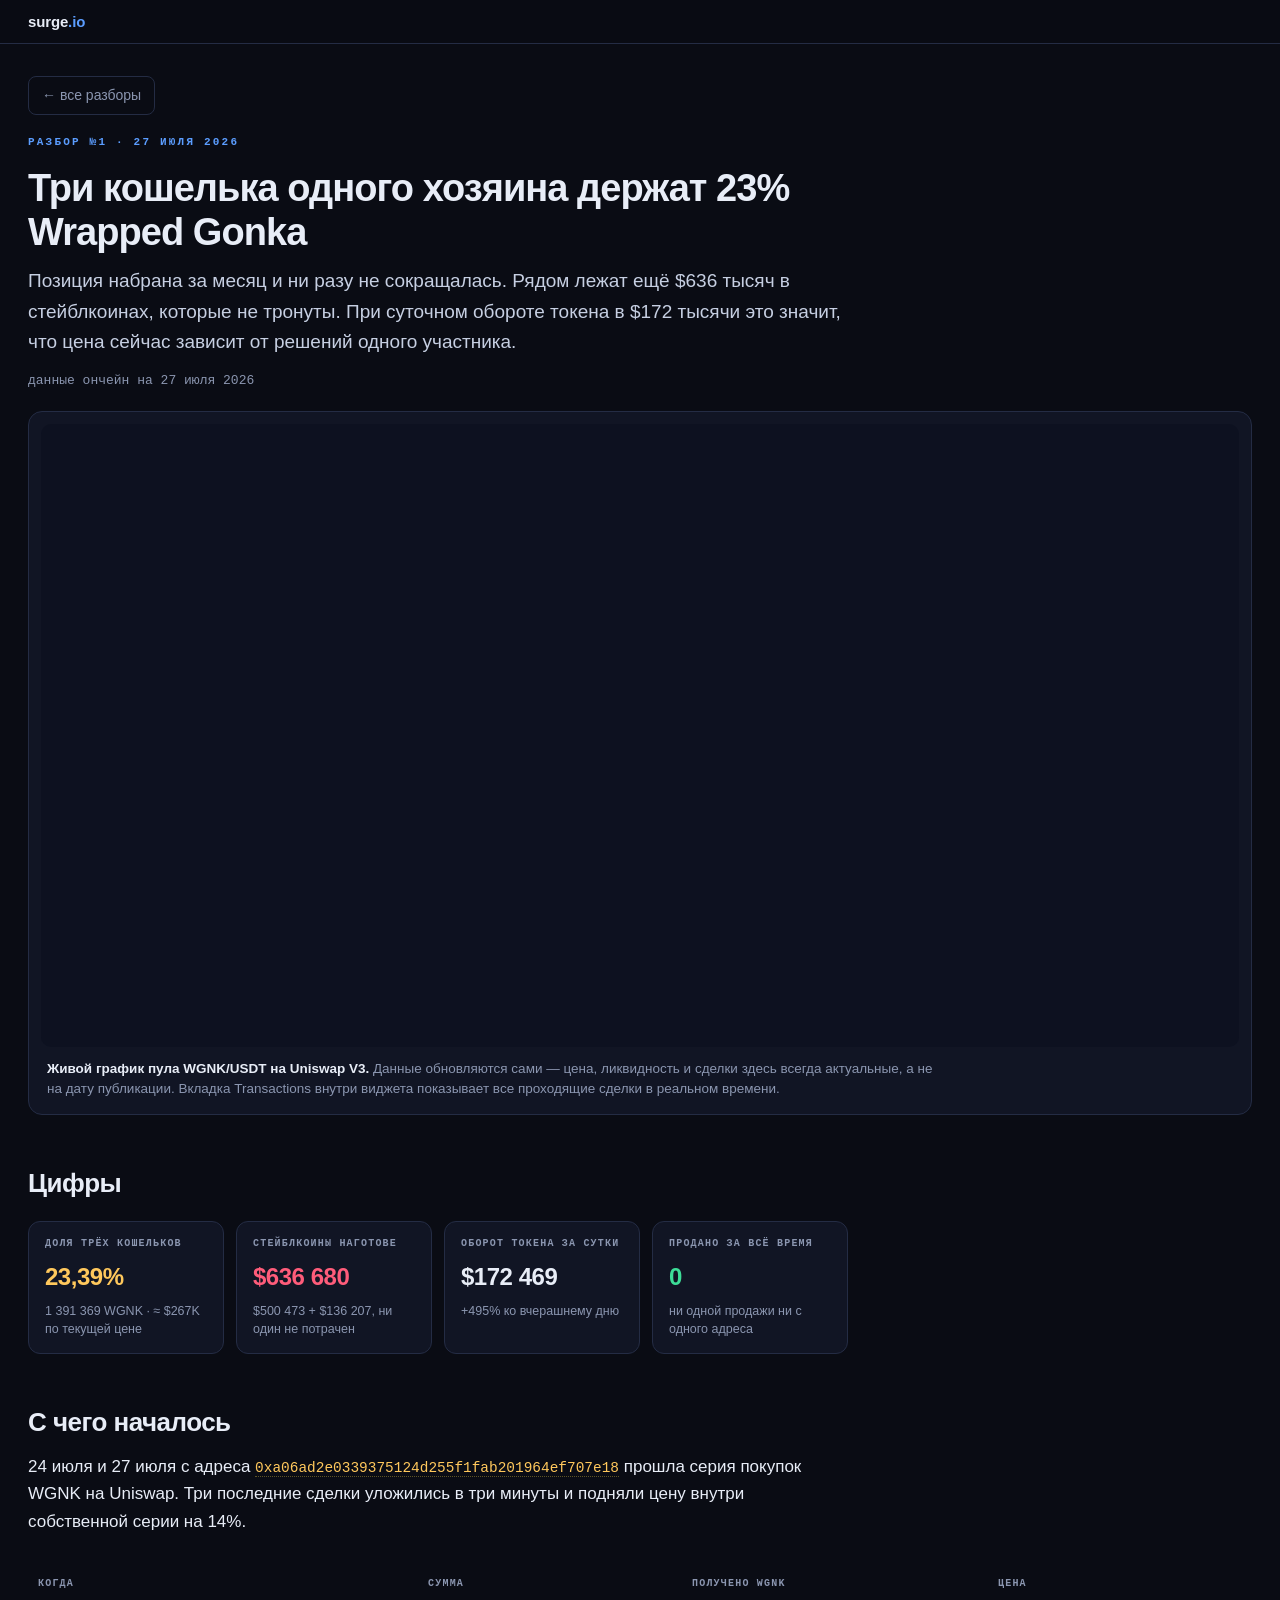
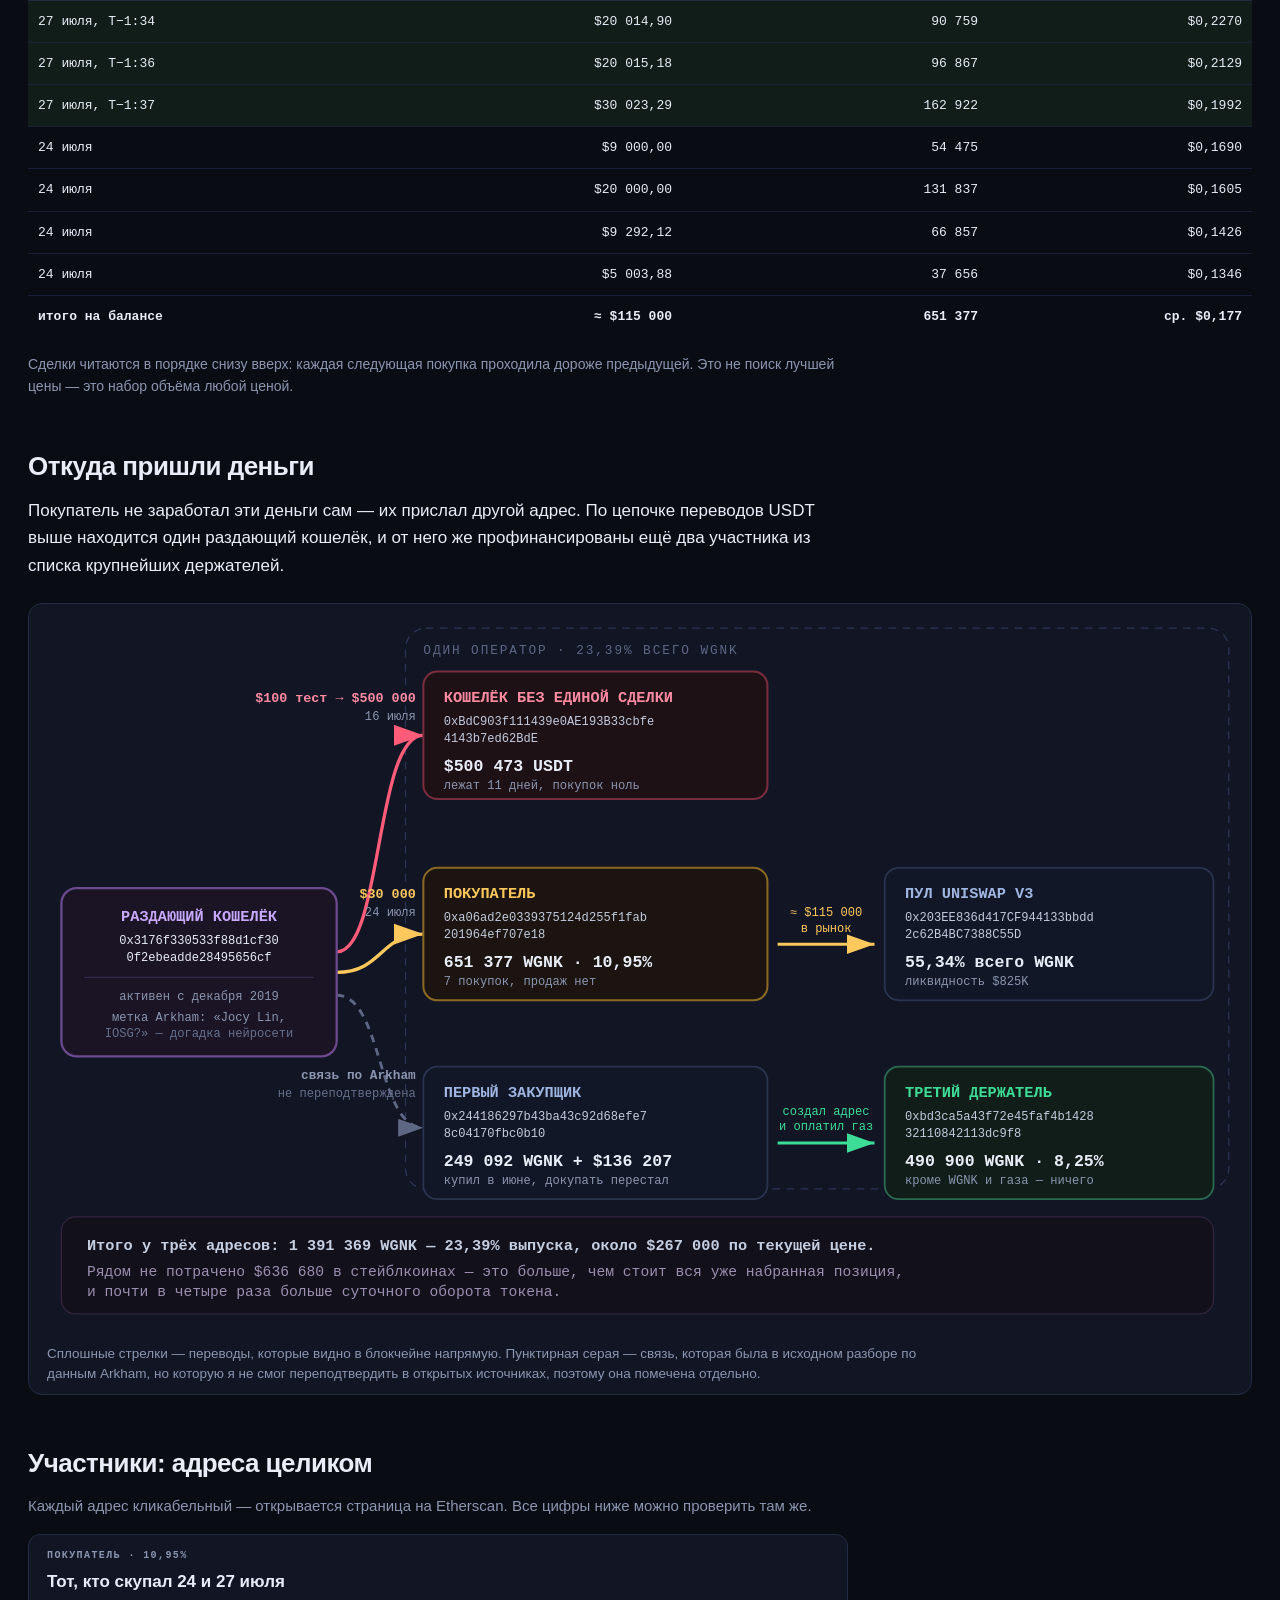
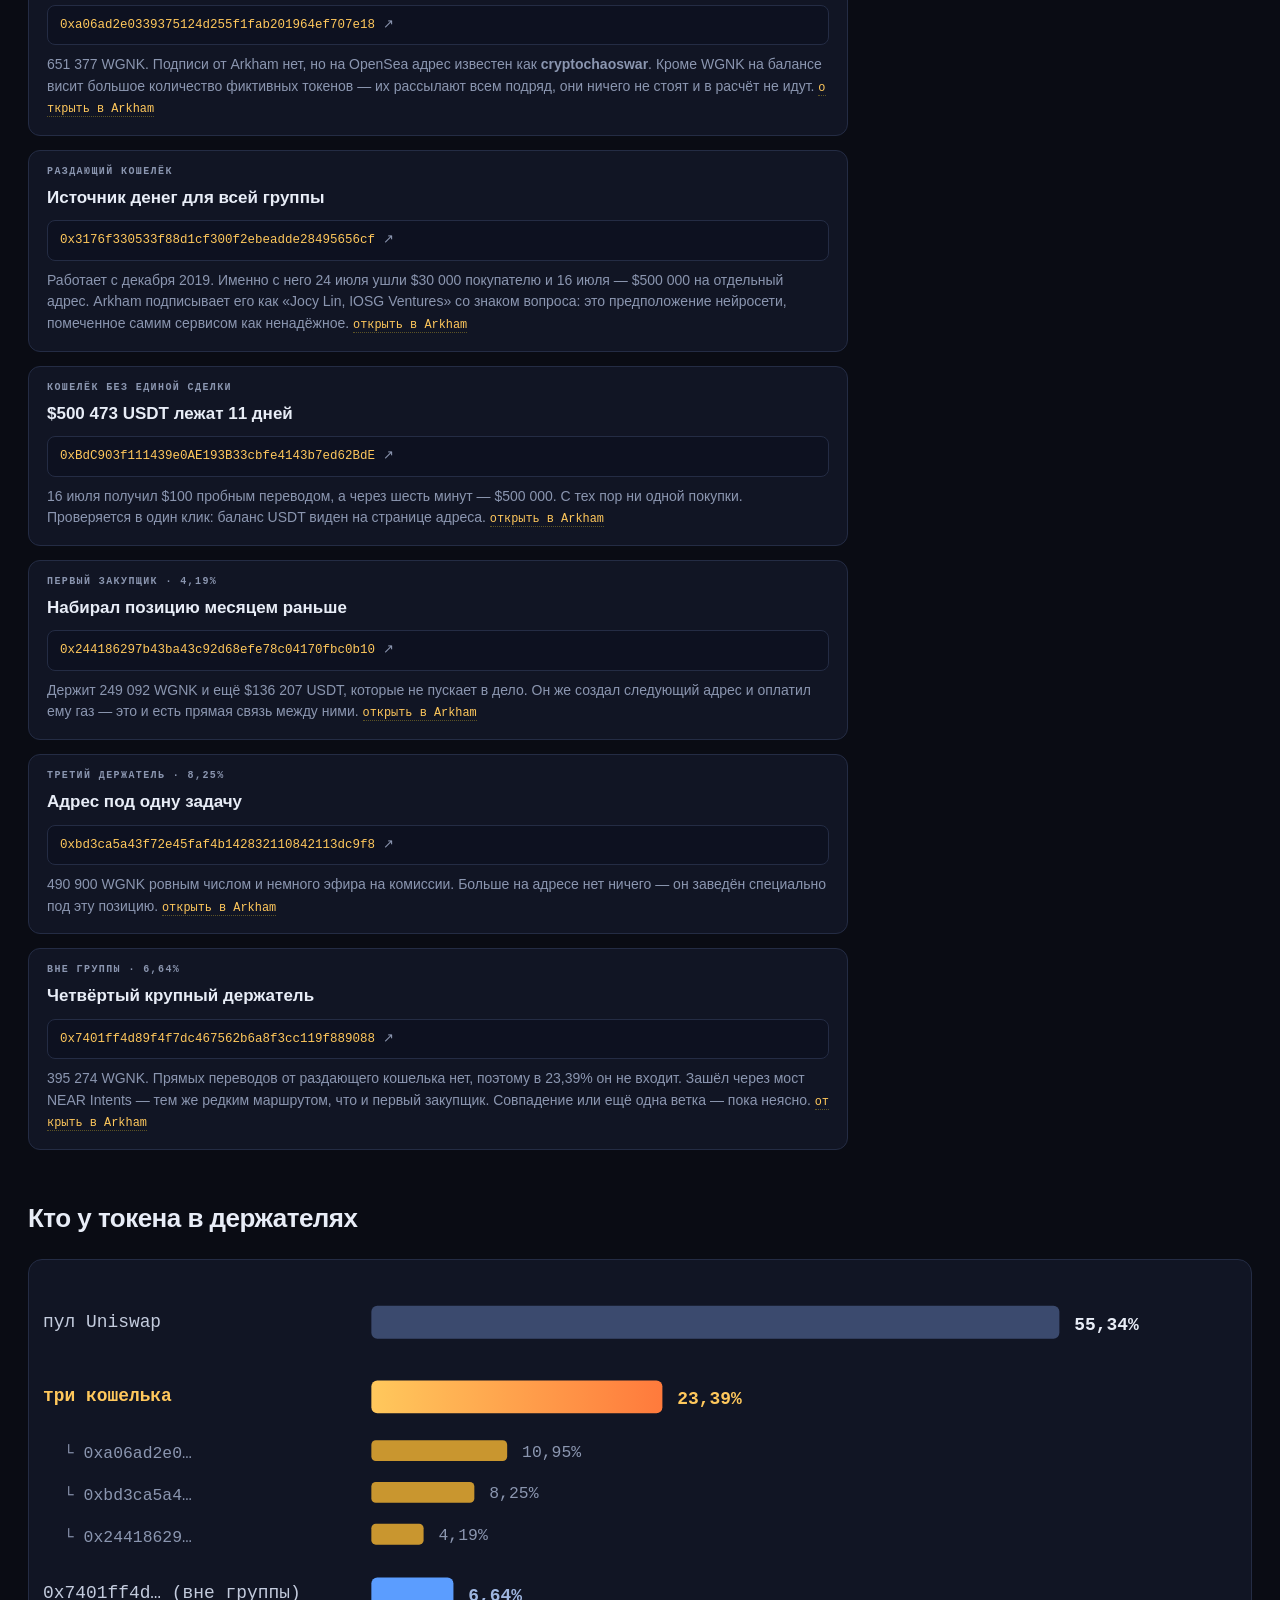
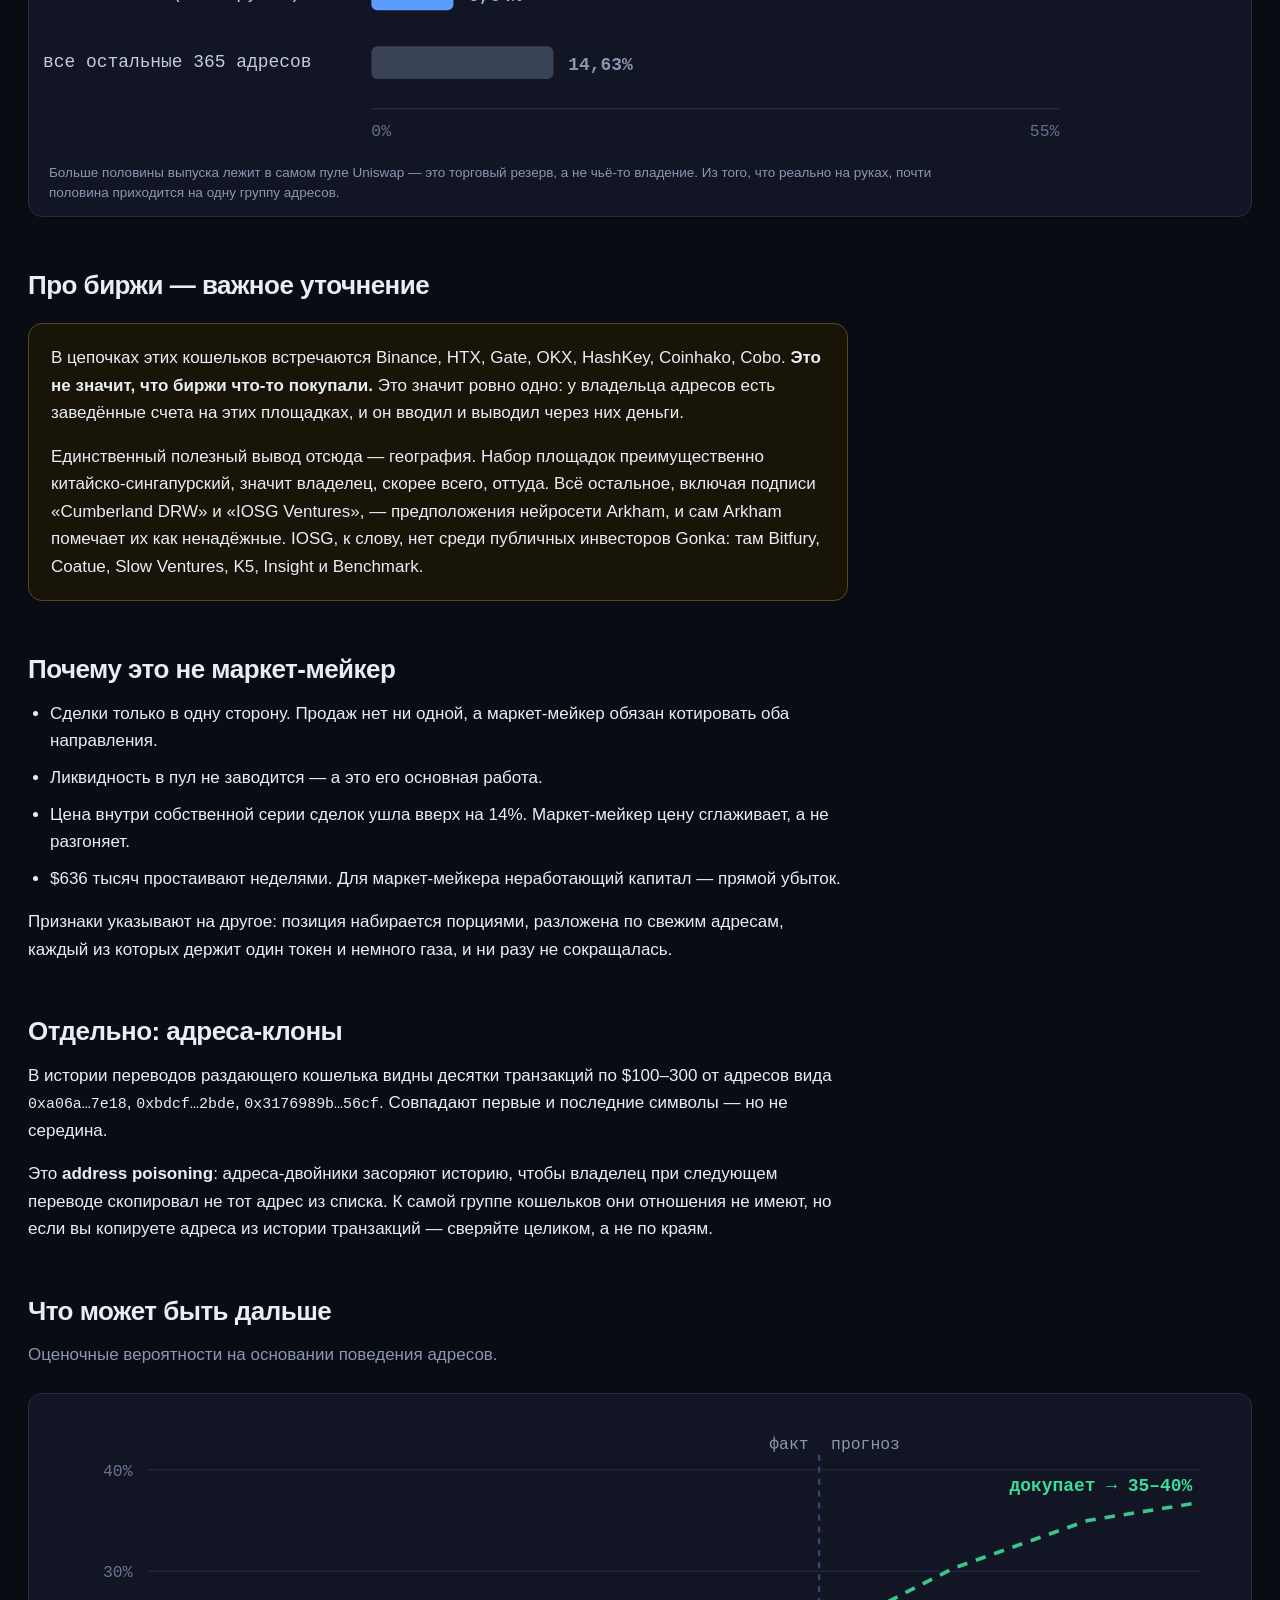
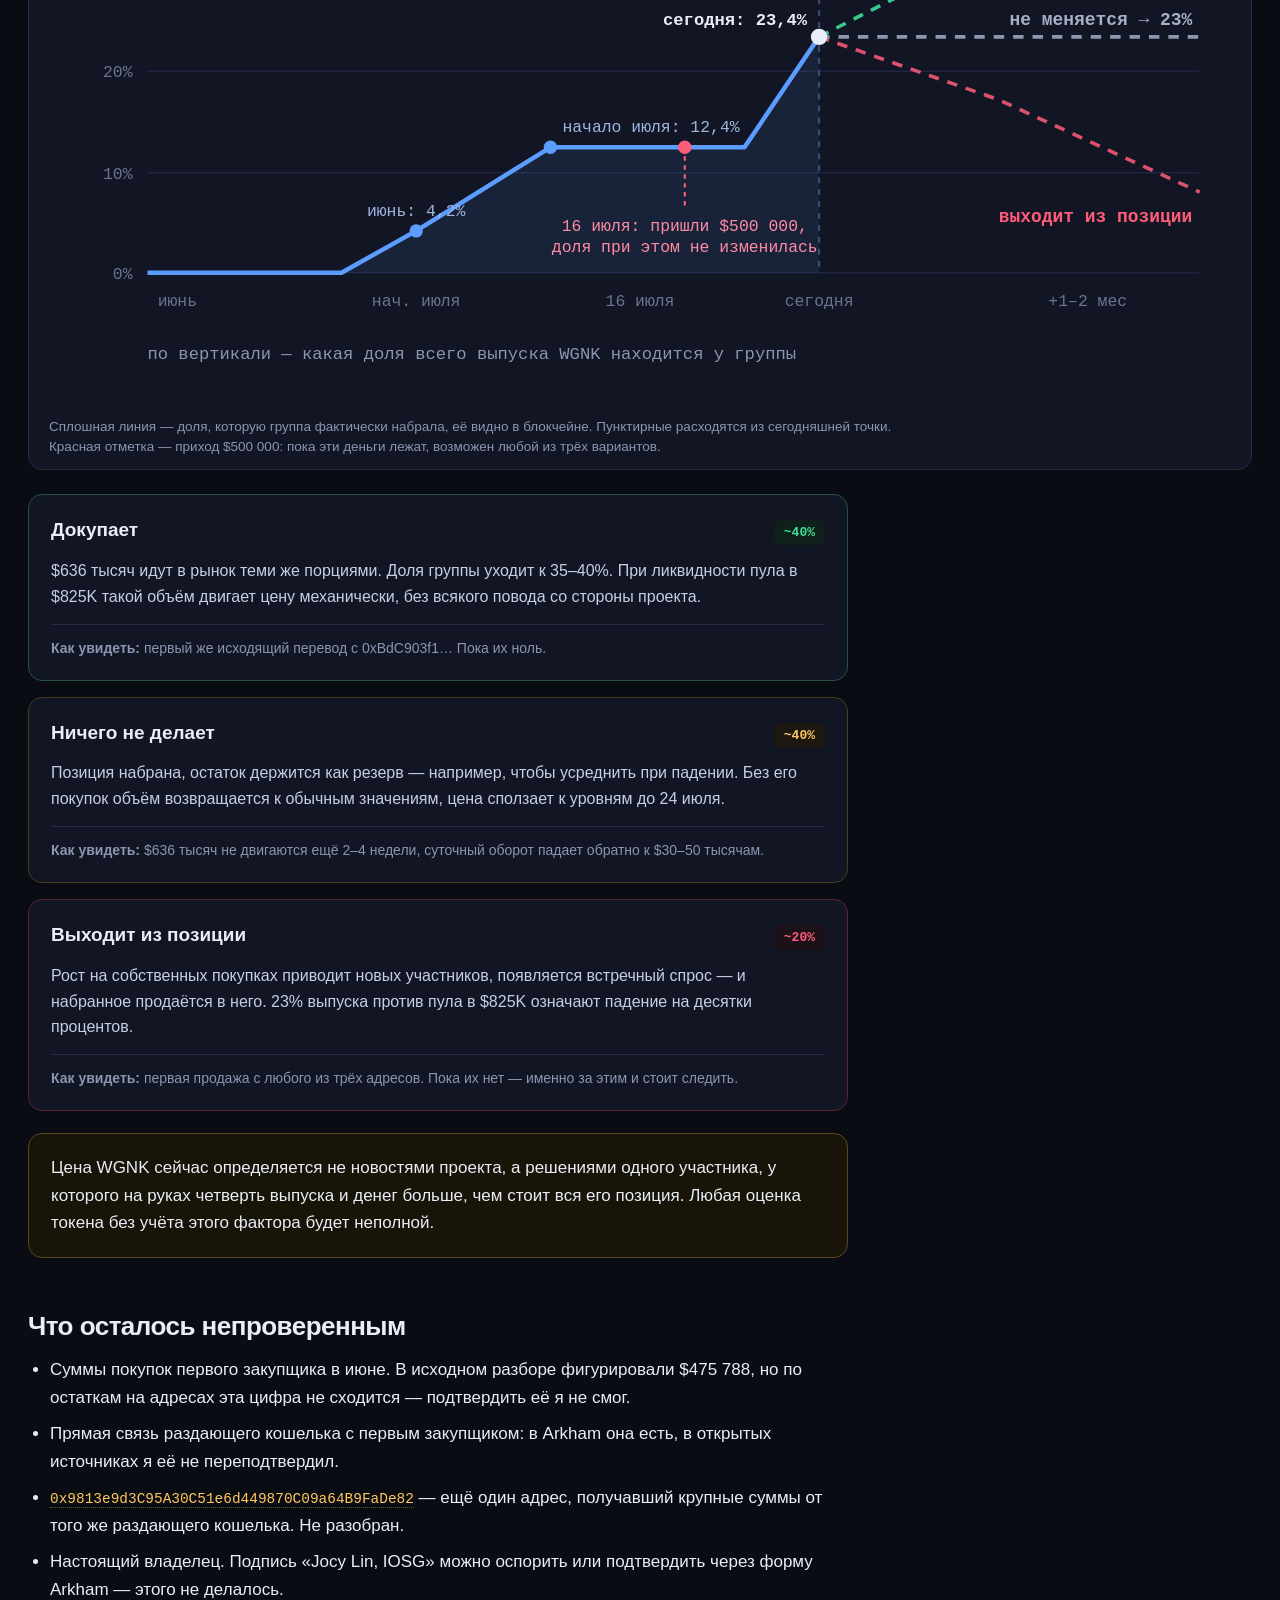
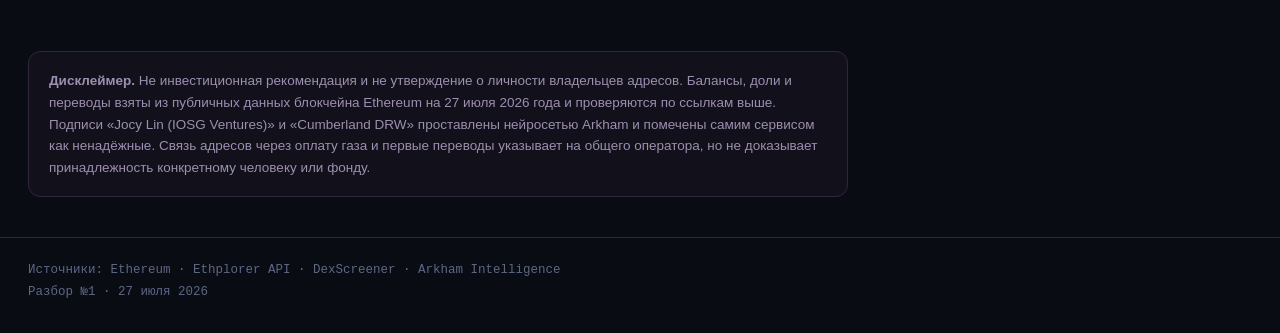
==== commit 9511d4fc: "версия css, чтобы не залипал кеш" ====
--- a/gonka/index.html
+++ b/gonka/index.html
@@ -8,7 +8,7 @@
 <meta property="og:title" content="Кто скупает Wrapped Gonka">
 <meta property="og:description" content="Три связанных кошелька держат 23,4% токена и ещё $636K наготове. Все адреса и суммы проверены ончейн.">
 <meta property="og:type" content="article">
-<link rel="stylesheet" href="../assets/style.css">
+<link rel="stylesheet" href="../assets/style.css?v=2">
 </head>
 <body>
 
--- a/assets/style.css
+++ b/assets/style.css
@@ -13,7 +13,7 @@
   min-height:100vh;display:flex;flex-direction:column}
 .wrap{width:100%;max-width:1440px;margin:0 auto;padding:32px 28px 40px;flex:1}
 /* текст держим читаемой ширины, схемы и графики — во всю ширину */
-.wrap > *:not(.chart):not(.graph):not(.tscroll){max-width:820px}
+.wrap > *:not(.chart):not(.graph):not(.tscroll):not(.live){max-width:820px}
 .wide{max-width:1440px}
 a{color:var(--acc)}
 
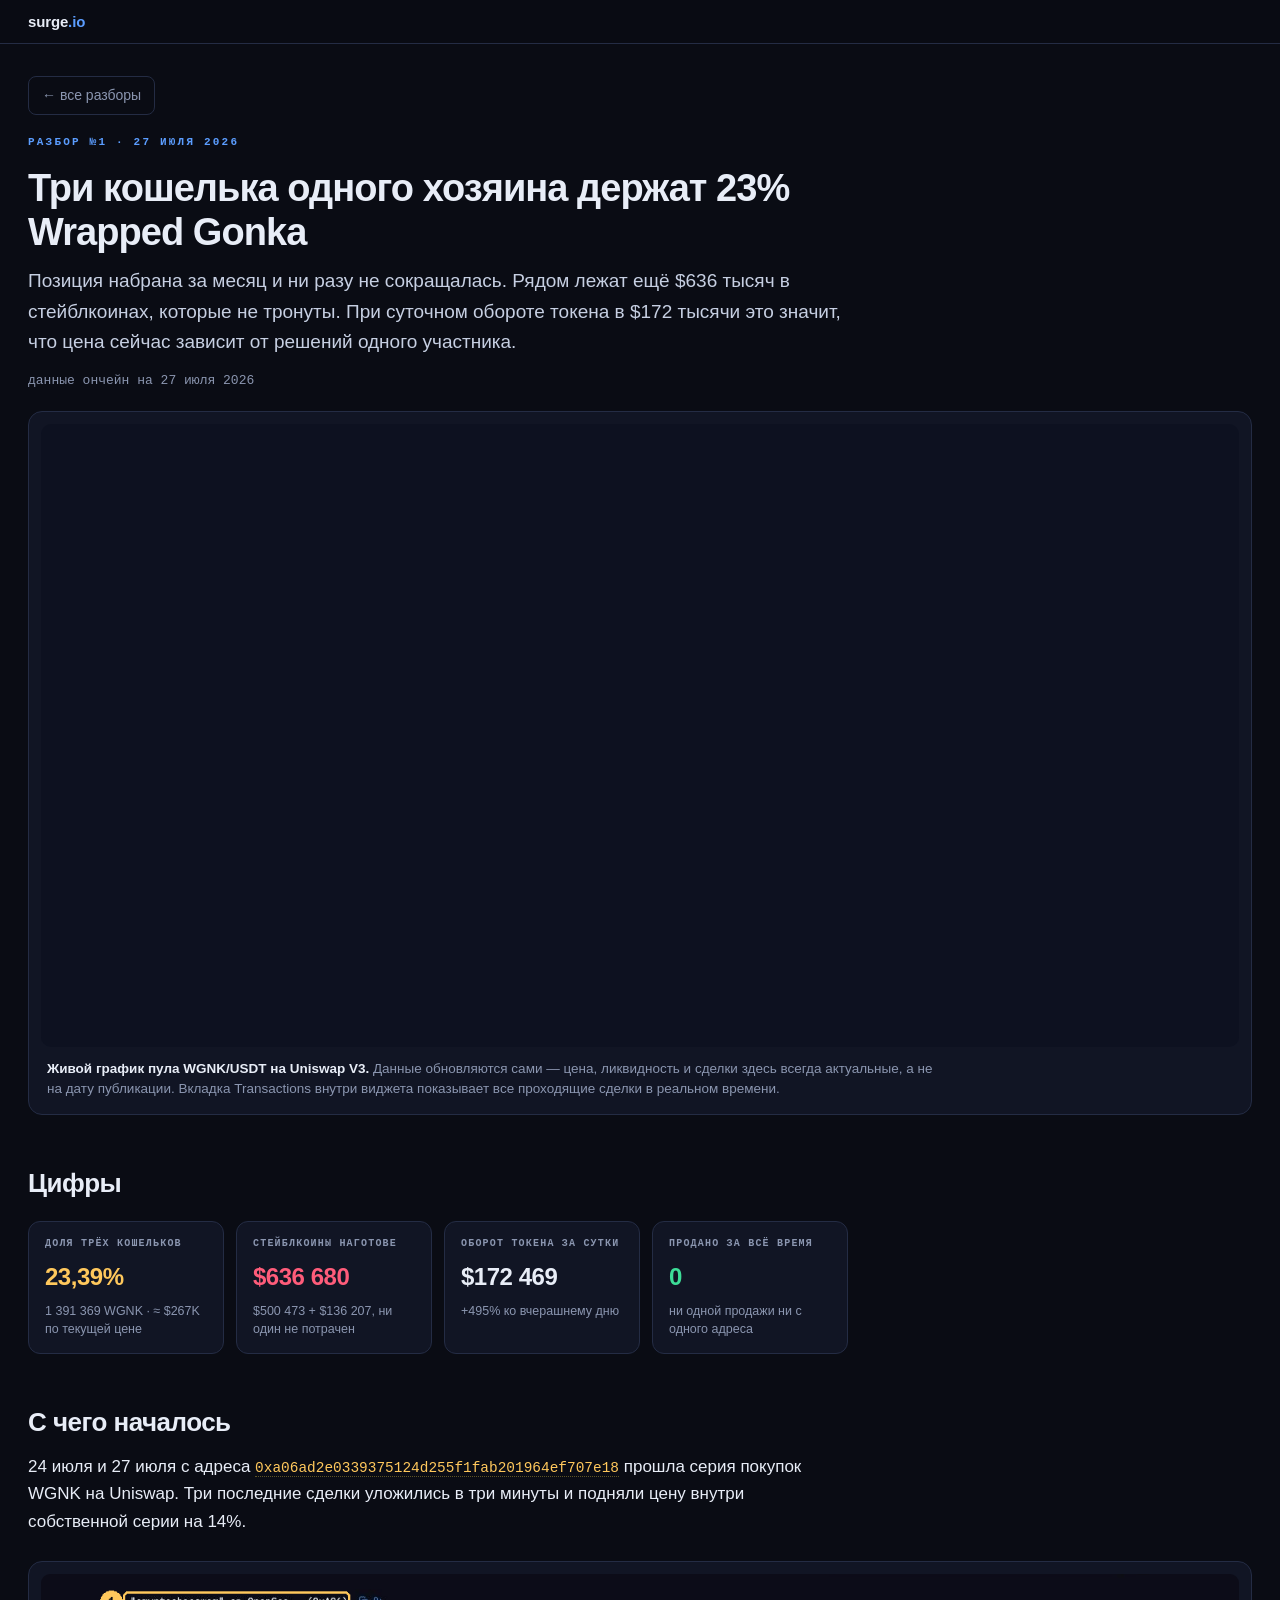
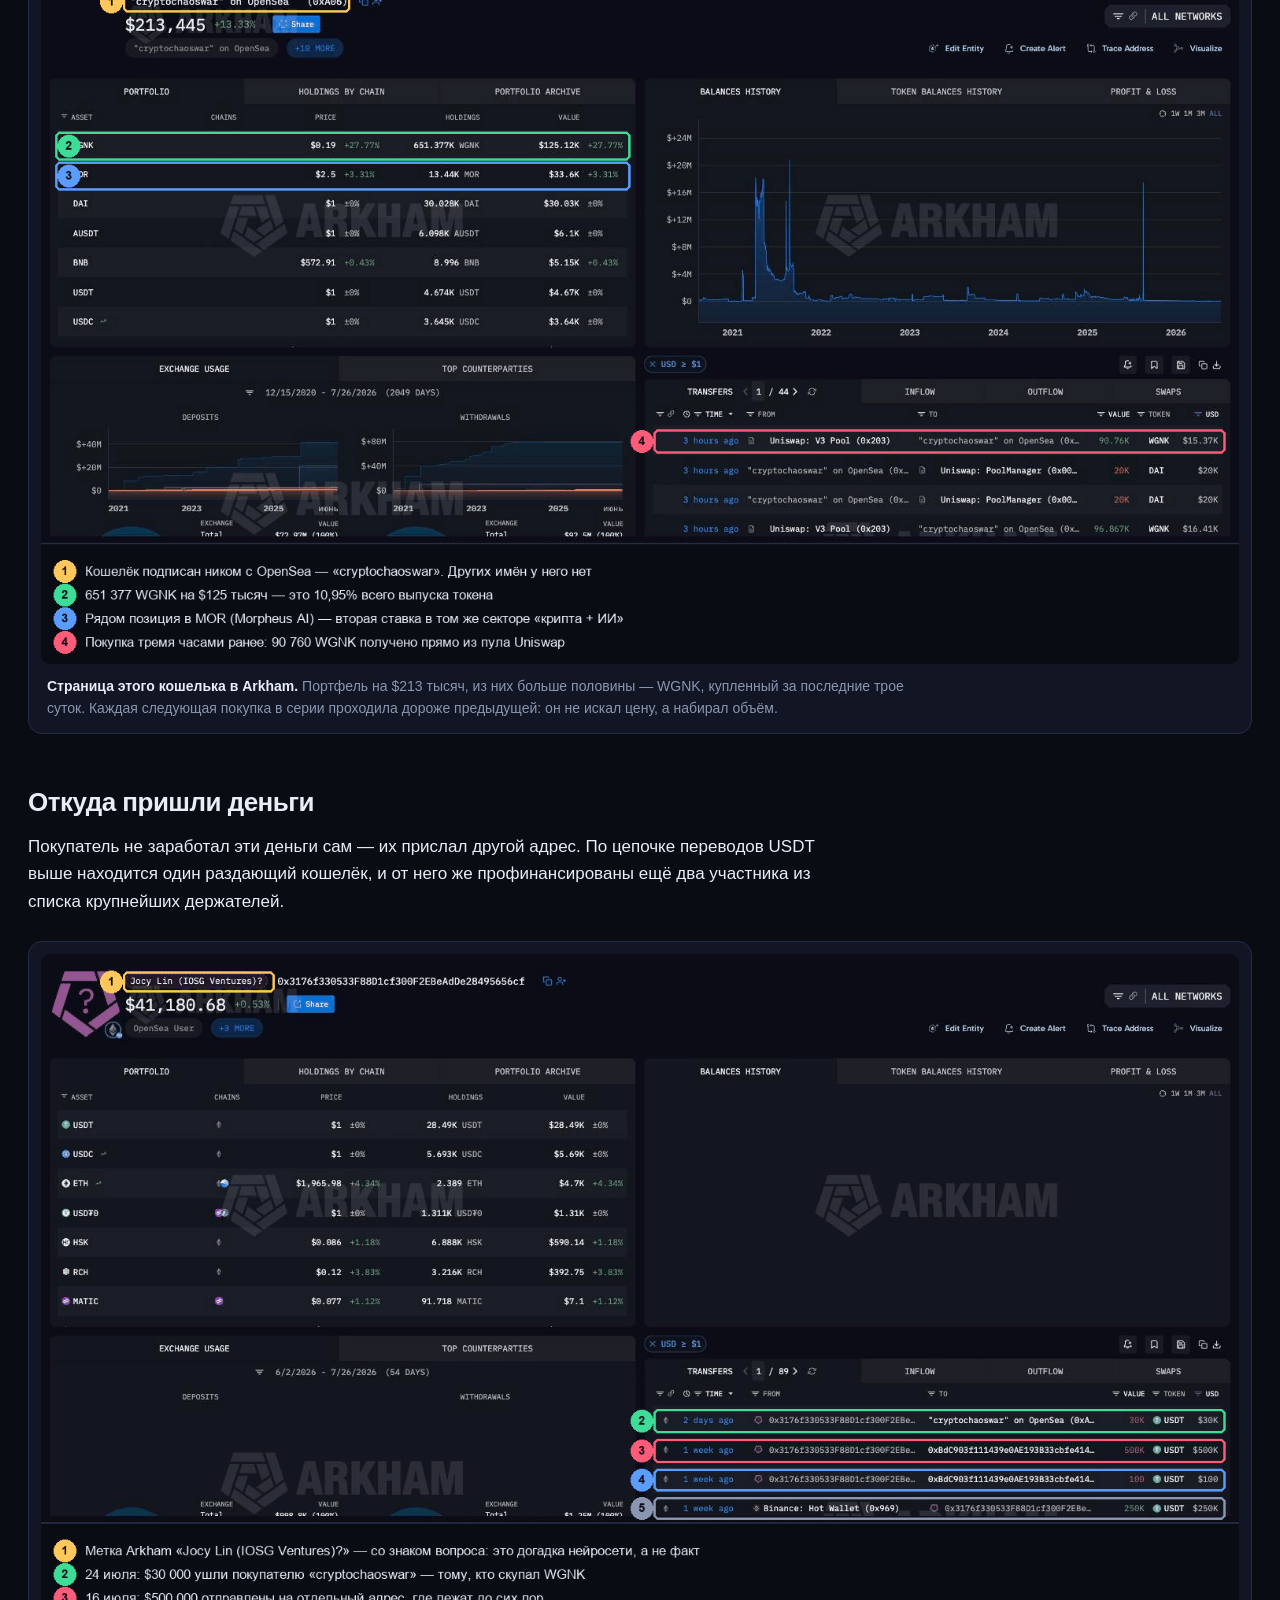
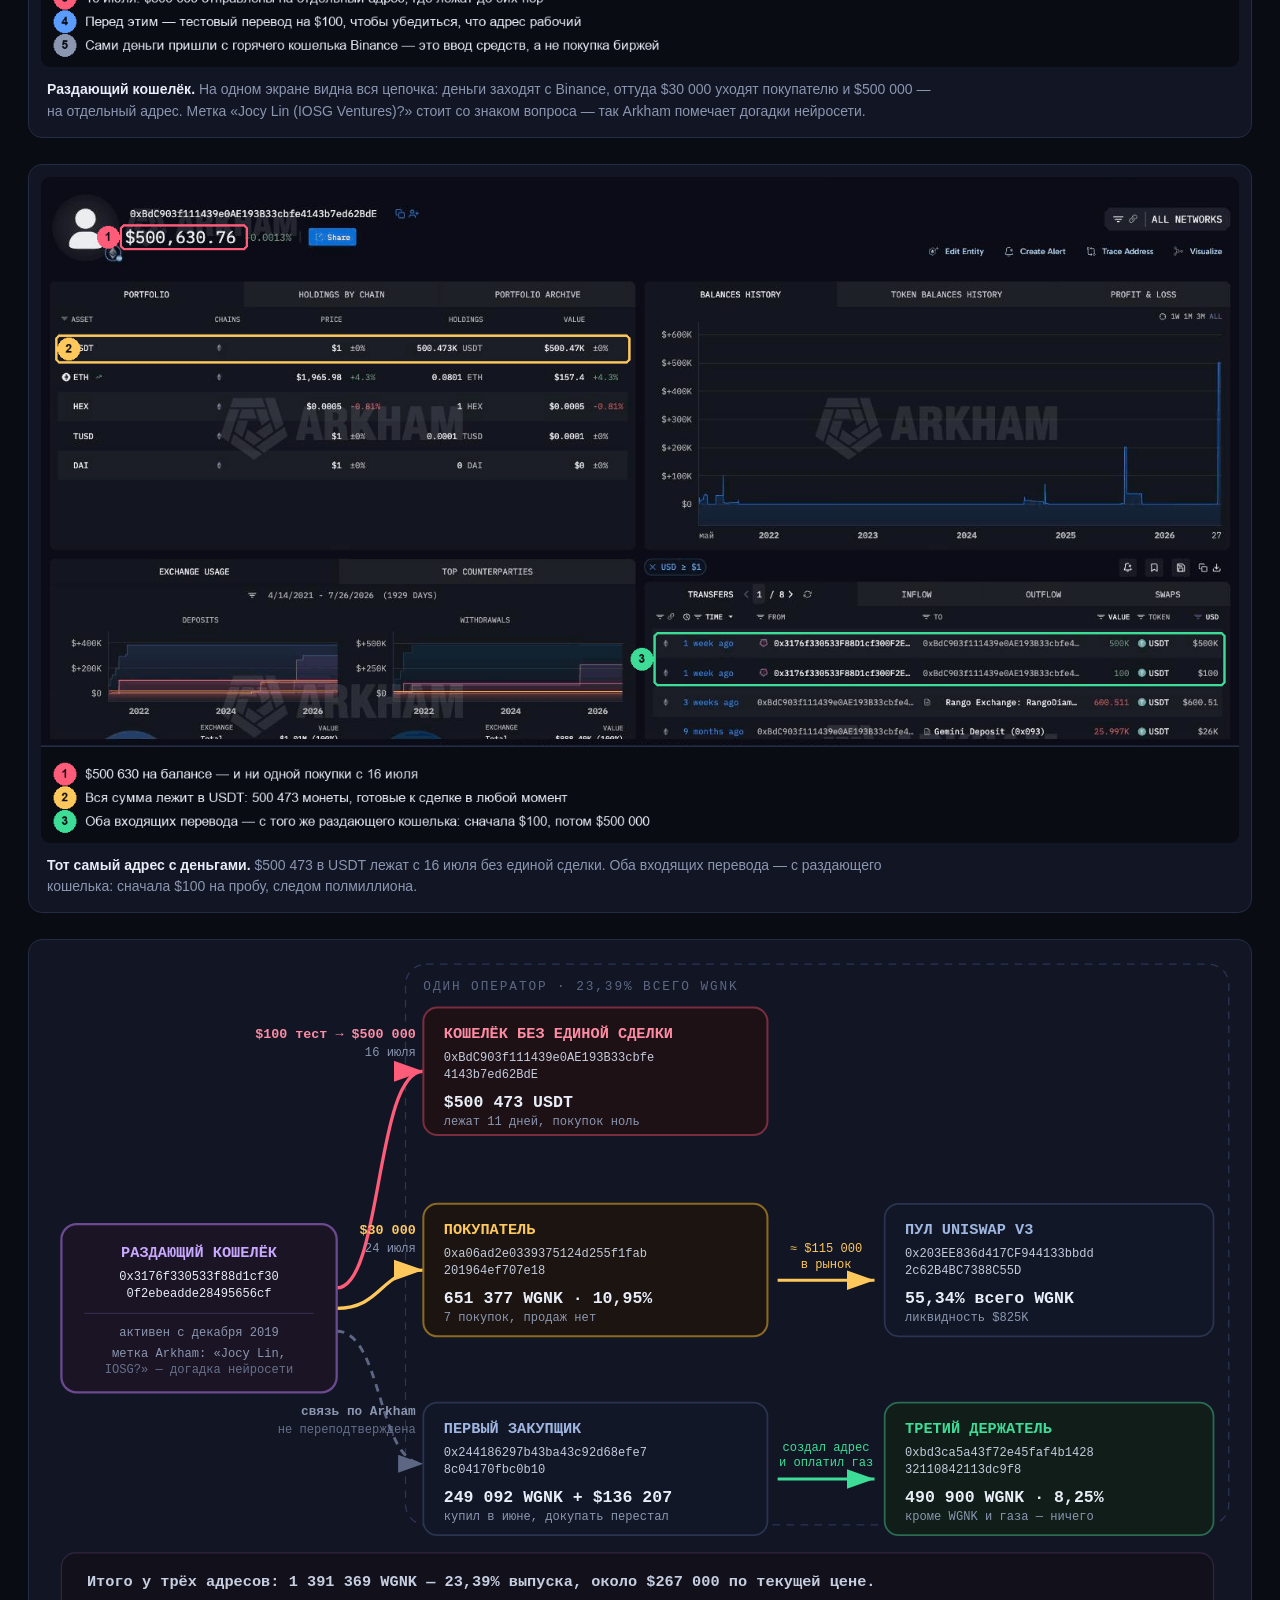
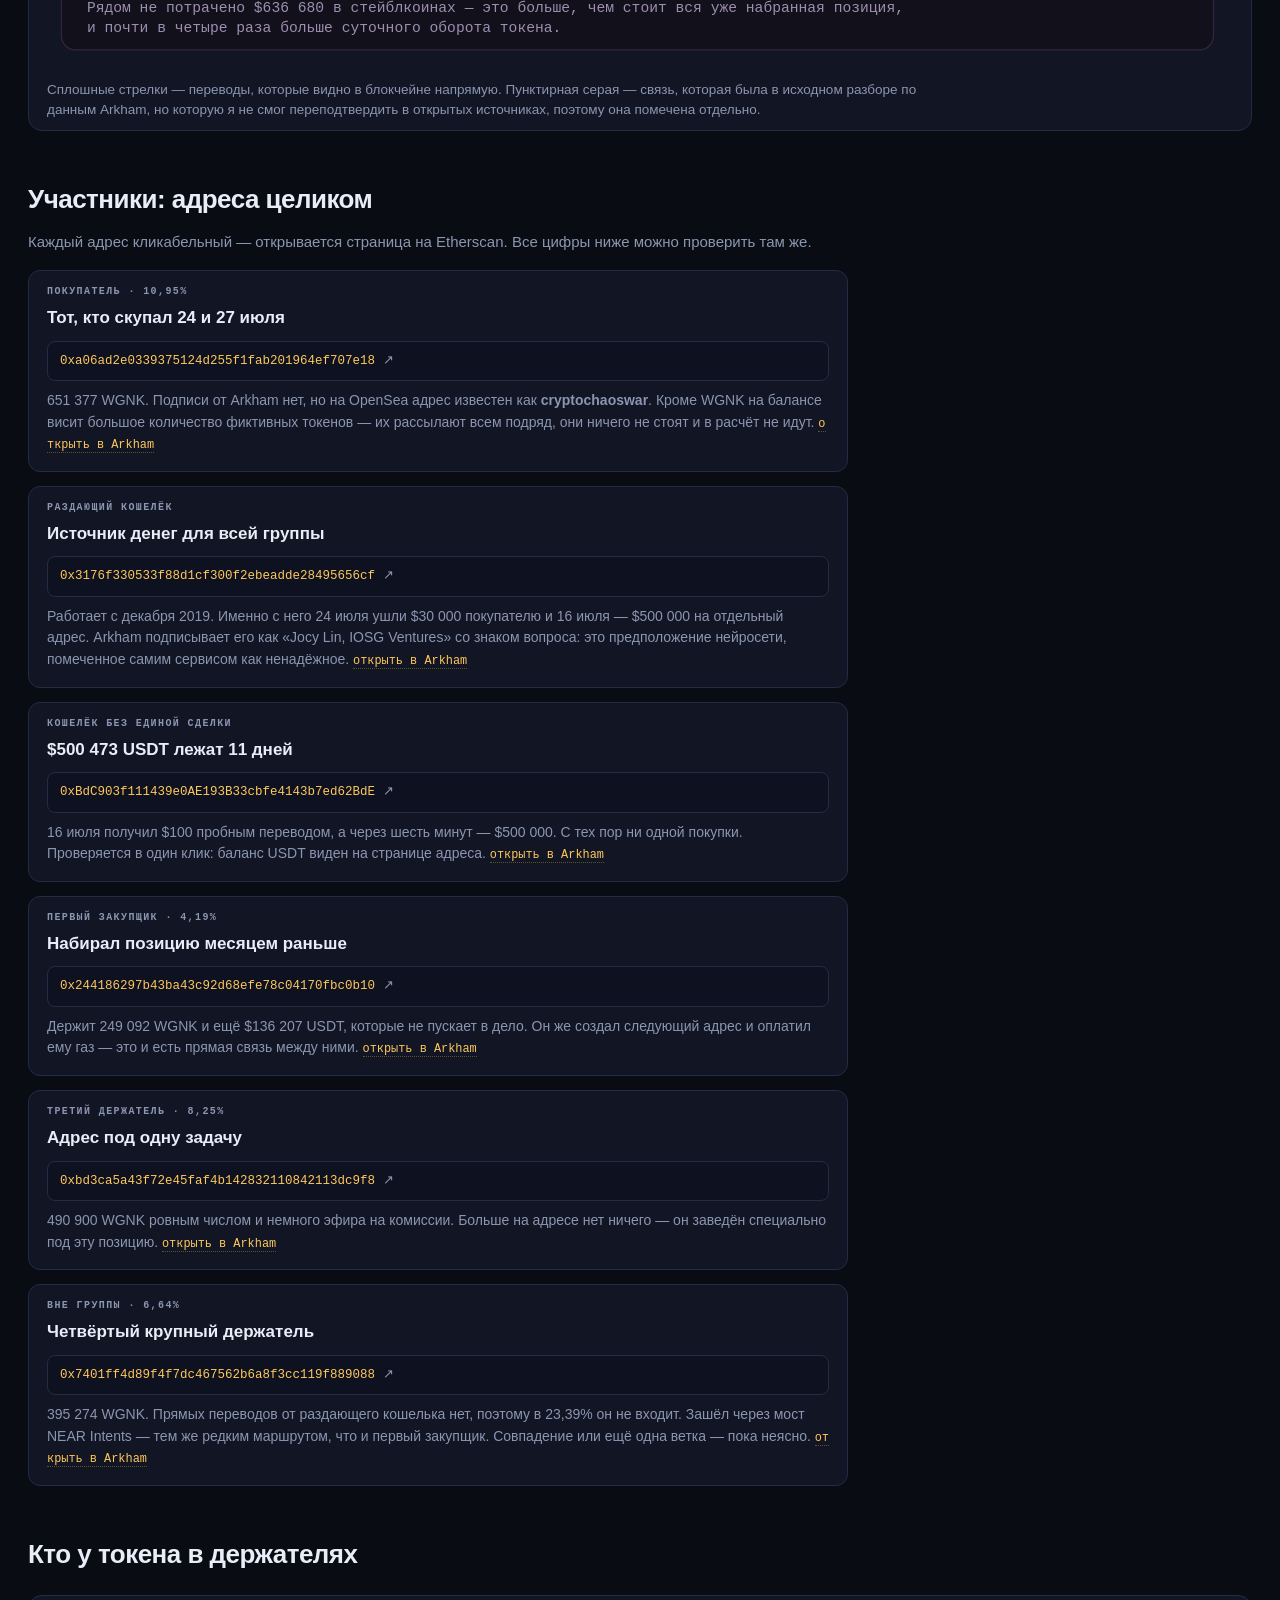
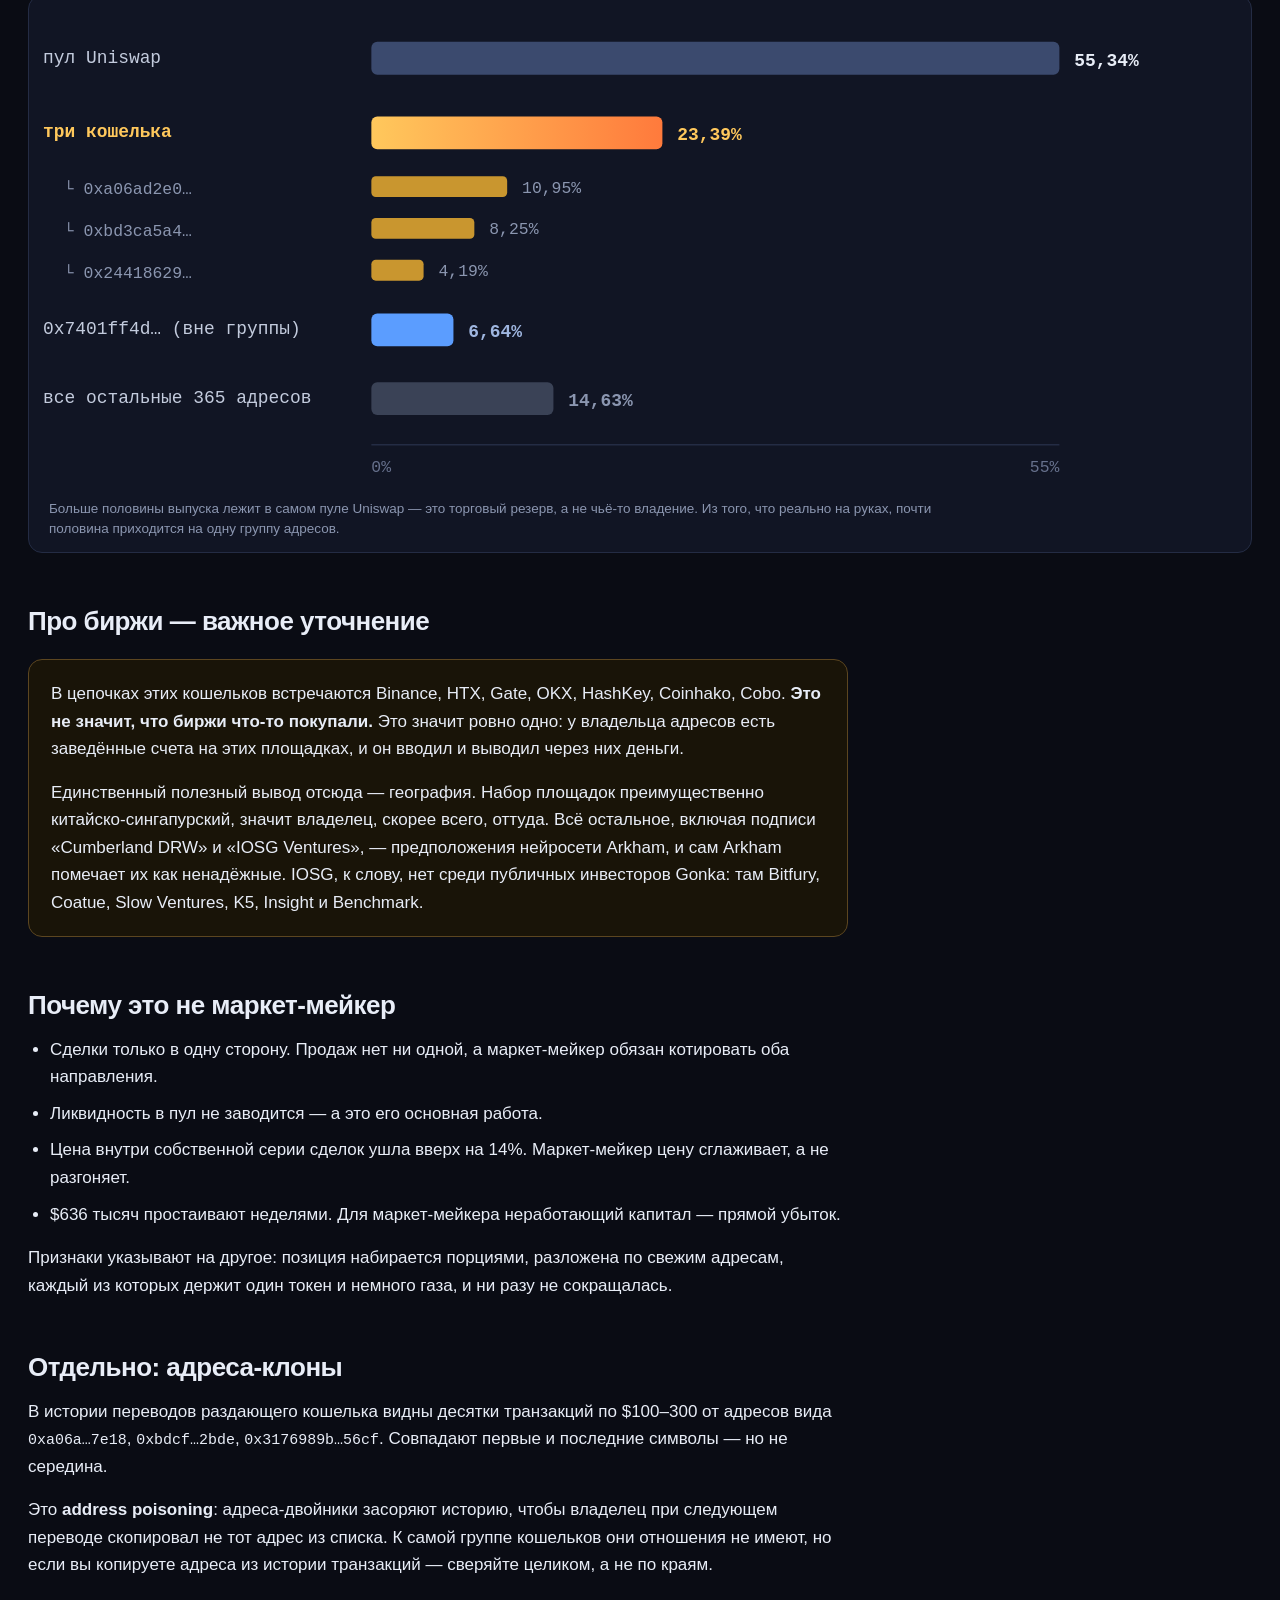
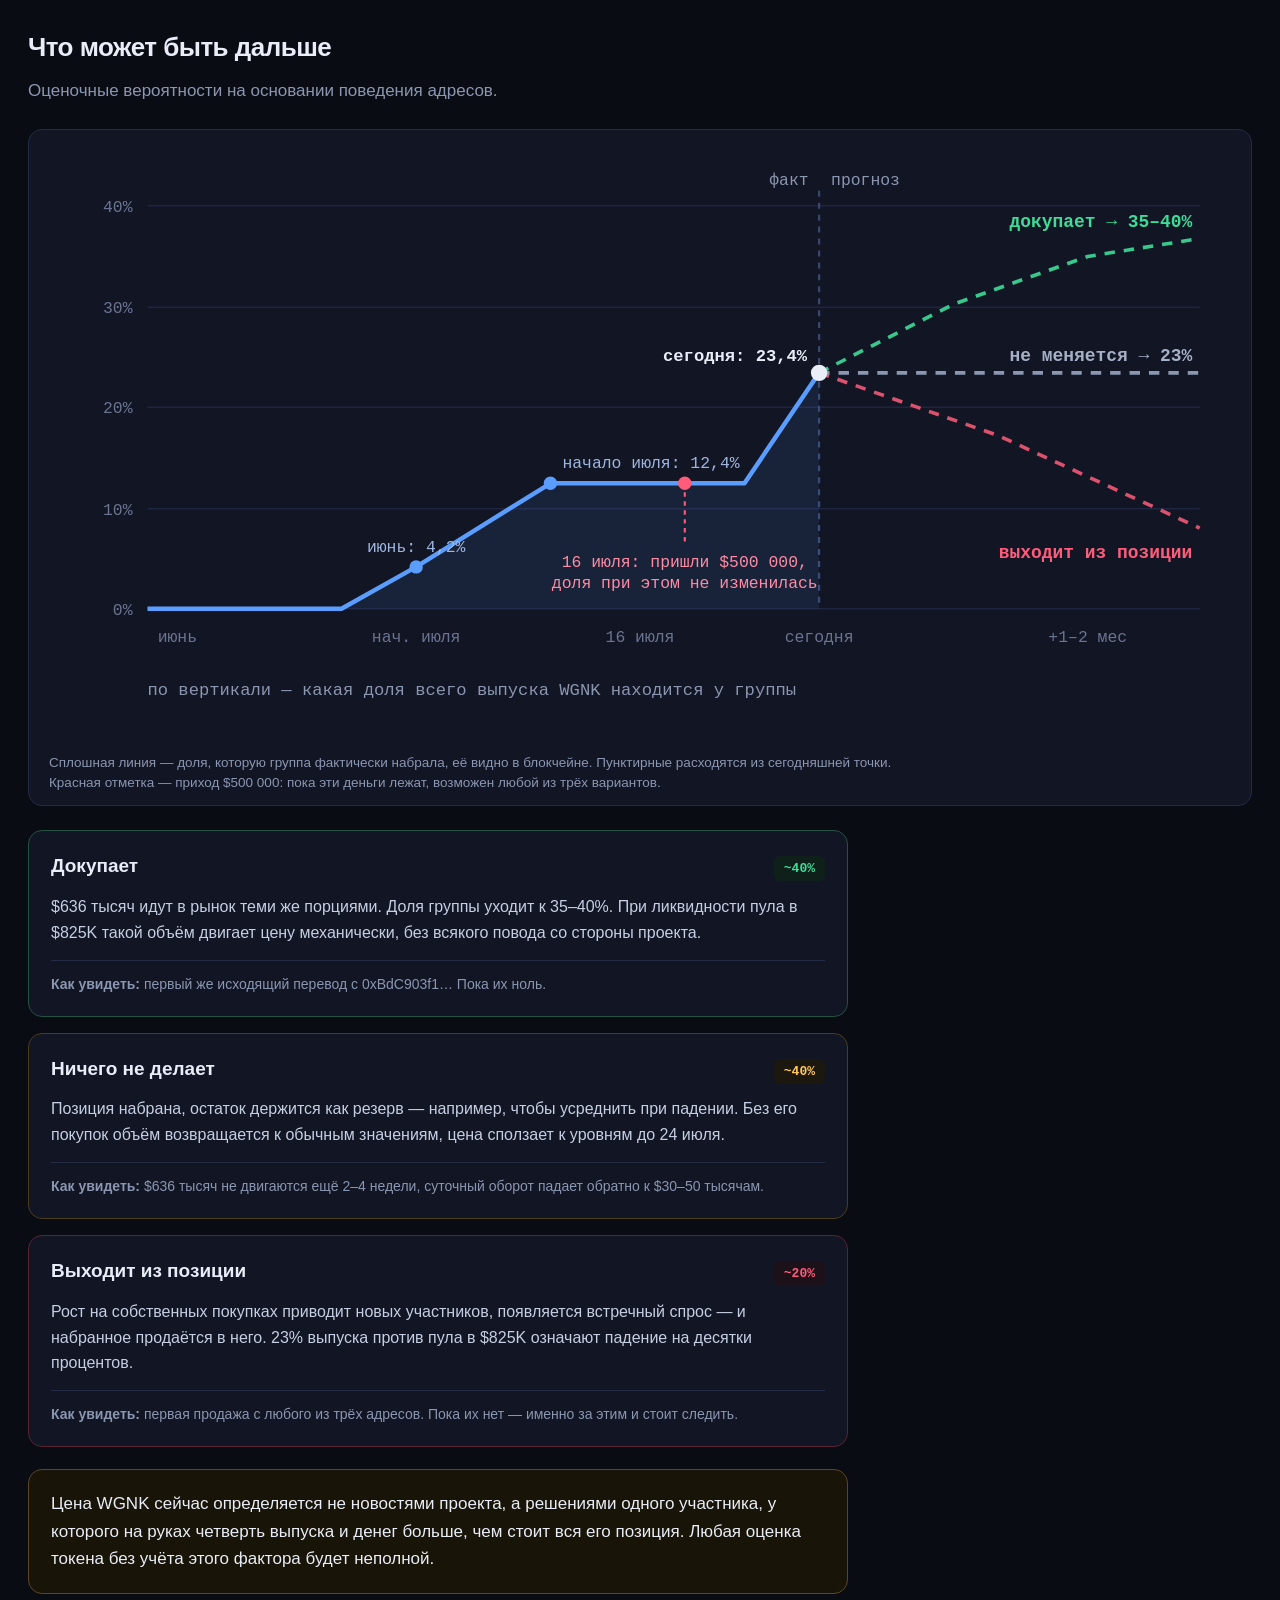
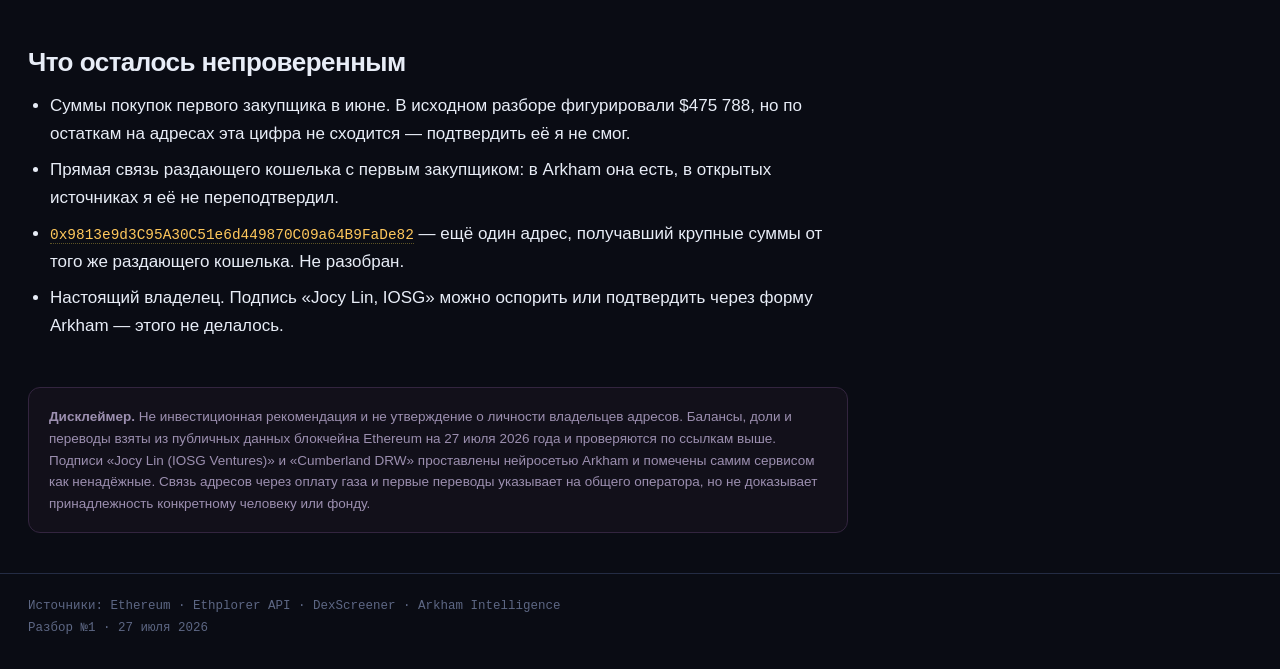
==== commit 5c80cbc8: "скриншоты Arkham с разметкой: раздающий кошелёк, покупатель, адрес с $500K" ====
--- a/gonka/index.html
+++ b/gonka/index.html
@@ -54,28 +54,30 @@
 прошла серия покупок WGNK на Uniswap. Три последние сделки уложились в три минуты
 и подняли цену внутри собственной серии на 14%.</p>
 
-<div class="tscroll">
-<table class="tx">
-<thead><tr><th>Когда</th><th class="n">Сумма</th><th class="n">Получено WGNK</th><th class="n">Цена</th></tr></thead>
-<tbody>
-<tr class="hl"><td>27 июля, T−1:34</td><td class="n">$20 014,90</td><td class="n">90 759</td><td class="n">$0,2270</td></tr>
-<tr class="hl"><td>27 июля, T−1:36</td><td class="n">$20 015,18</td><td class="n">96 867</td><td class="n">$0,2129</td></tr>
-<tr class="hl"><td>27 июля, T−1:37</td><td class="n">$30 023,29</td><td class="n">162 922</td><td class="n">$0,1992</td></tr>
-<tr><td>24 июля</td><td class="n">$9 000,00</td><td class="n">54 475</td><td class="n">$0,1690</td></tr>
-<tr><td>24 июля</td><td class="n">$20 000,00</td><td class="n">131 837</td><td class="n">$0,1605</td></tr>
-<tr><td>24 июля</td><td class="n">$9 292,12</td><td class="n">66 857</td><td class="n">$0,1426</td></tr>
-<tr><td>24 июля</td><td class="n">$5 003,88</td><td class="n">37 656</td><td class="n">$0,1346</td></tr>
-</tbody>
-<tfoot><tr><td>итого на балансе</td><td class="n">≈ $115 000</td><td class="n">651 377</td><td class="n">ср. $0,177</td></tr></tfoot>
-</table>
-</div>
-<p class="dim" style="font-size:14px">Сделки читаются в порядке снизу вверх: каждая следующая покупка
-проходила дороже предыдущей. Это не поиск лучшей цены — это набор объёма любой ценой.</p>
+<figure>
+  <img src="../screenshots/gonka-arkham-buyer.png" alt="Страница кошелька 0xa06ad2e0 в Arkham Intelligence с разметкой">
+  <figcaption><b>Страница этого кошелька в Arkham.</b> Портфель на $213 тысяч, из них больше половины —
+  WGNK, купленный за последние трое суток. Каждая следующая покупка в серии проходила дороже
+  предыдущей: он не искал цену, а набирал объём.</figcaption>
+</figure>
 
 <h2>Откуда пришли деньги</h2>
 <p>Покупатель не заработал эти деньги сам — их прислал другой адрес. По цепочке
 переводов USDT выше находится один раздающий кошелёк, и от него же профинансированы
 ещё два участника из списка крупнейших держателей.</p>
+
+<figure>
+  <img src="../screenshots/gonka-arkham-hub.png" alt="Страница раздающего кошелька 0x3176f330 в Arkham с разметкой переводов">
+  <figcaption><b>Раздающий кошелёк.</b> На одном экране видна вся цепочка: деньги заходят
+  с Binance, оттуда $30 000 уходят покупателю и $500 000 — на отдельный адрес.
+  Метка «Jocy Lin (IOSG Ventures)?» стоит со знаком вопроса — так Arkham помечает догадки нейросети.</figcaption>
+</figure>
+
+<figure>
+  <img src="../screenshots/gonka-arkham-cash.png" alt="Кошелёк 0xBdC903f1 с балансом 500 473 USDT в Arkham">
+  <figcaption><b>Тот самый адрес с деньгами.</b> $500 473 в USDT лежат с 16 июля без единой сделки.
+  Оба входящих перевода — с раздающего кошелька: сначала $100 на пробу, следом полмиллиона.</figcaption>
+</figure>
 
 <div class="graph">
 <svg viewBox="0 0 940 560" xmlns="http://www.w3.org/2000/svg" font-family="ui-monospace,Menlo,monospace">
--- a/assets/style.css
+++ b/assets/style.css
@@ -13,7 +13,7 @@
   min-height:100vh;display:flex;flex-direction:column}
 .wrap{width:100%;max-width:1440px;margin:0 auto;padding:32px 28px 40px;flex:1}
 /* текст держим читаемой ширины, схемы и графики — во всю ширину */
-.wrap > *:not(.chart):not(.graph):not(.tscroll):not(.live){max-width:820px}
+.wrap > *:not(.chart):not(.graph):not(.tscroll):not(.live):not(figure){max-width:820px}
 .wide{max-width:1440px}
 a{color:var(--acc)}
 
@@ -167,6 +167,7 @@
 
 figure{margin:26px 0;background:var(--panel);border:1px solid var(--line);
   border-radius:14px;padding:12px;overflow:hidden}
+figcaption{max-width:900px}
 figure img{display:block;width:100%;height:auto;border-radius:9px}
 figcaption{font-size:14px;color:var(--dim);padding:12px 6px 2px;line-height:1.55}
 figcaption b{color:var(--txt)}
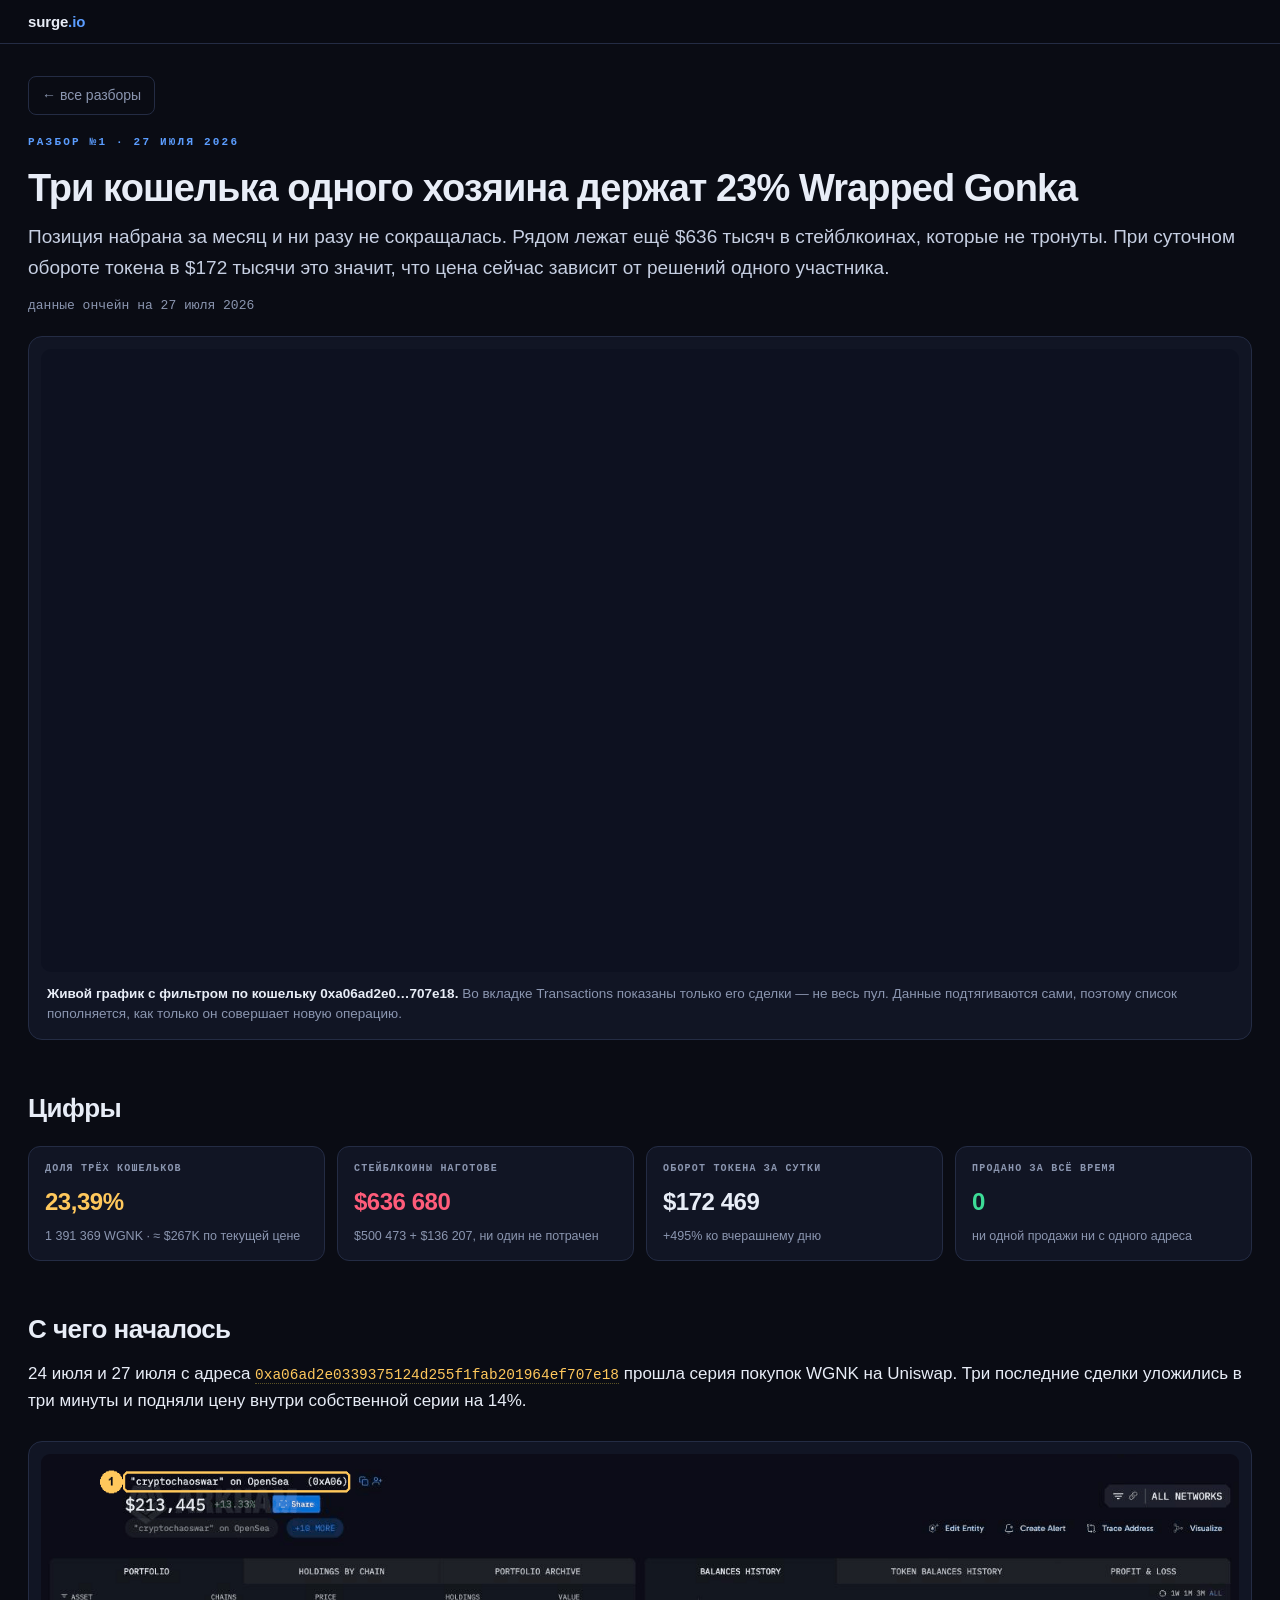
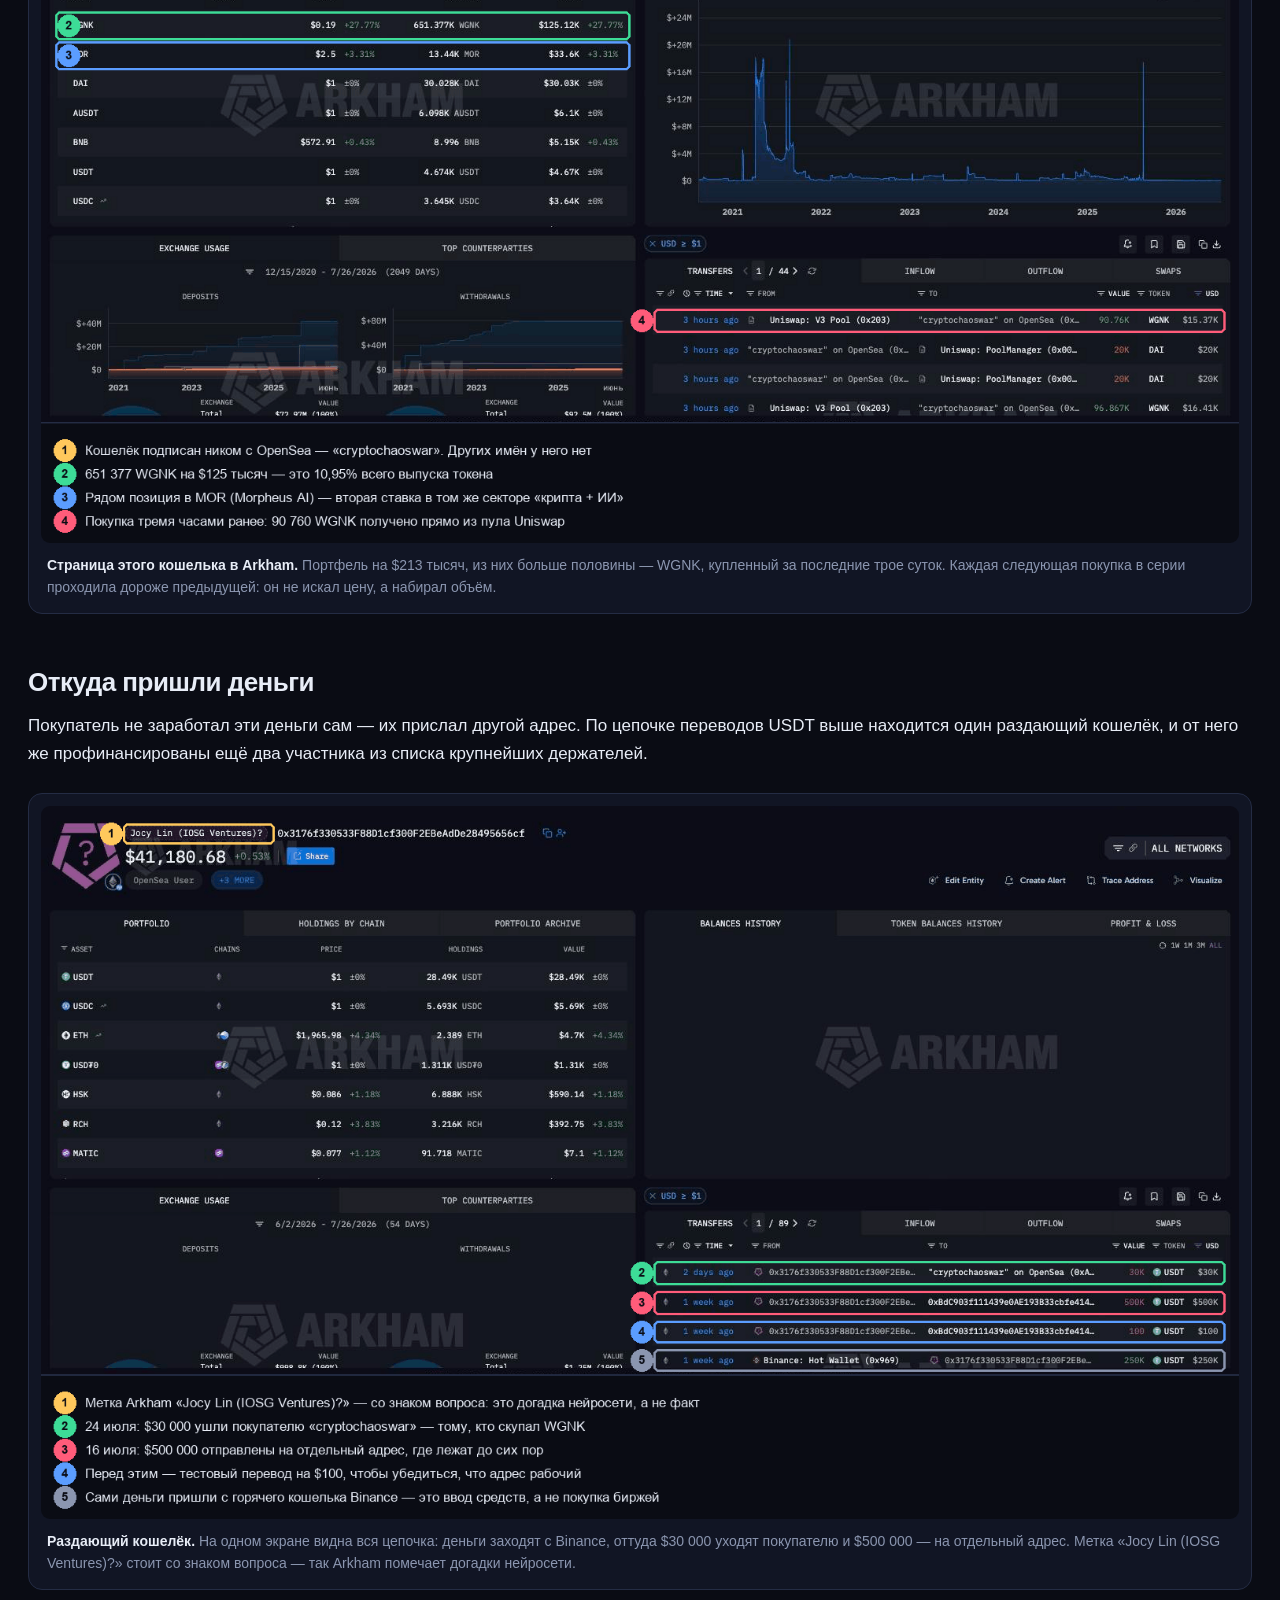
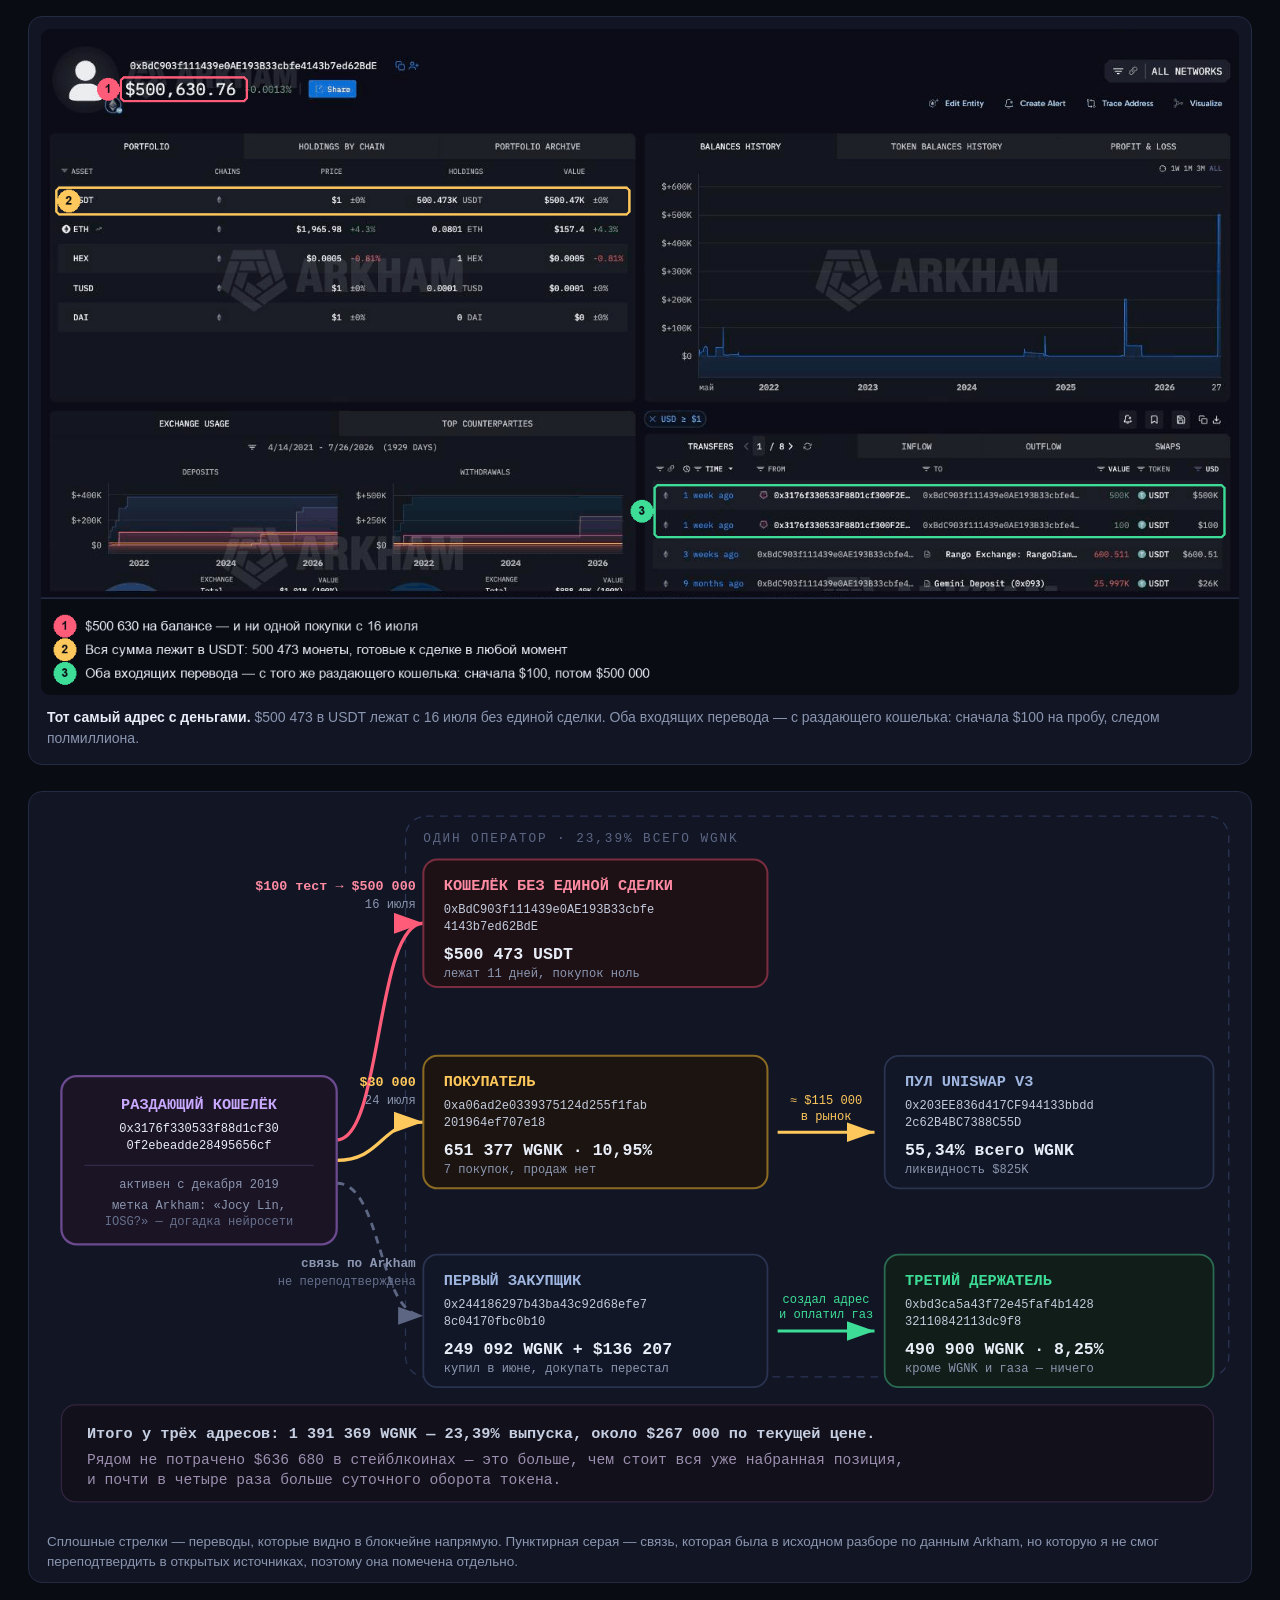
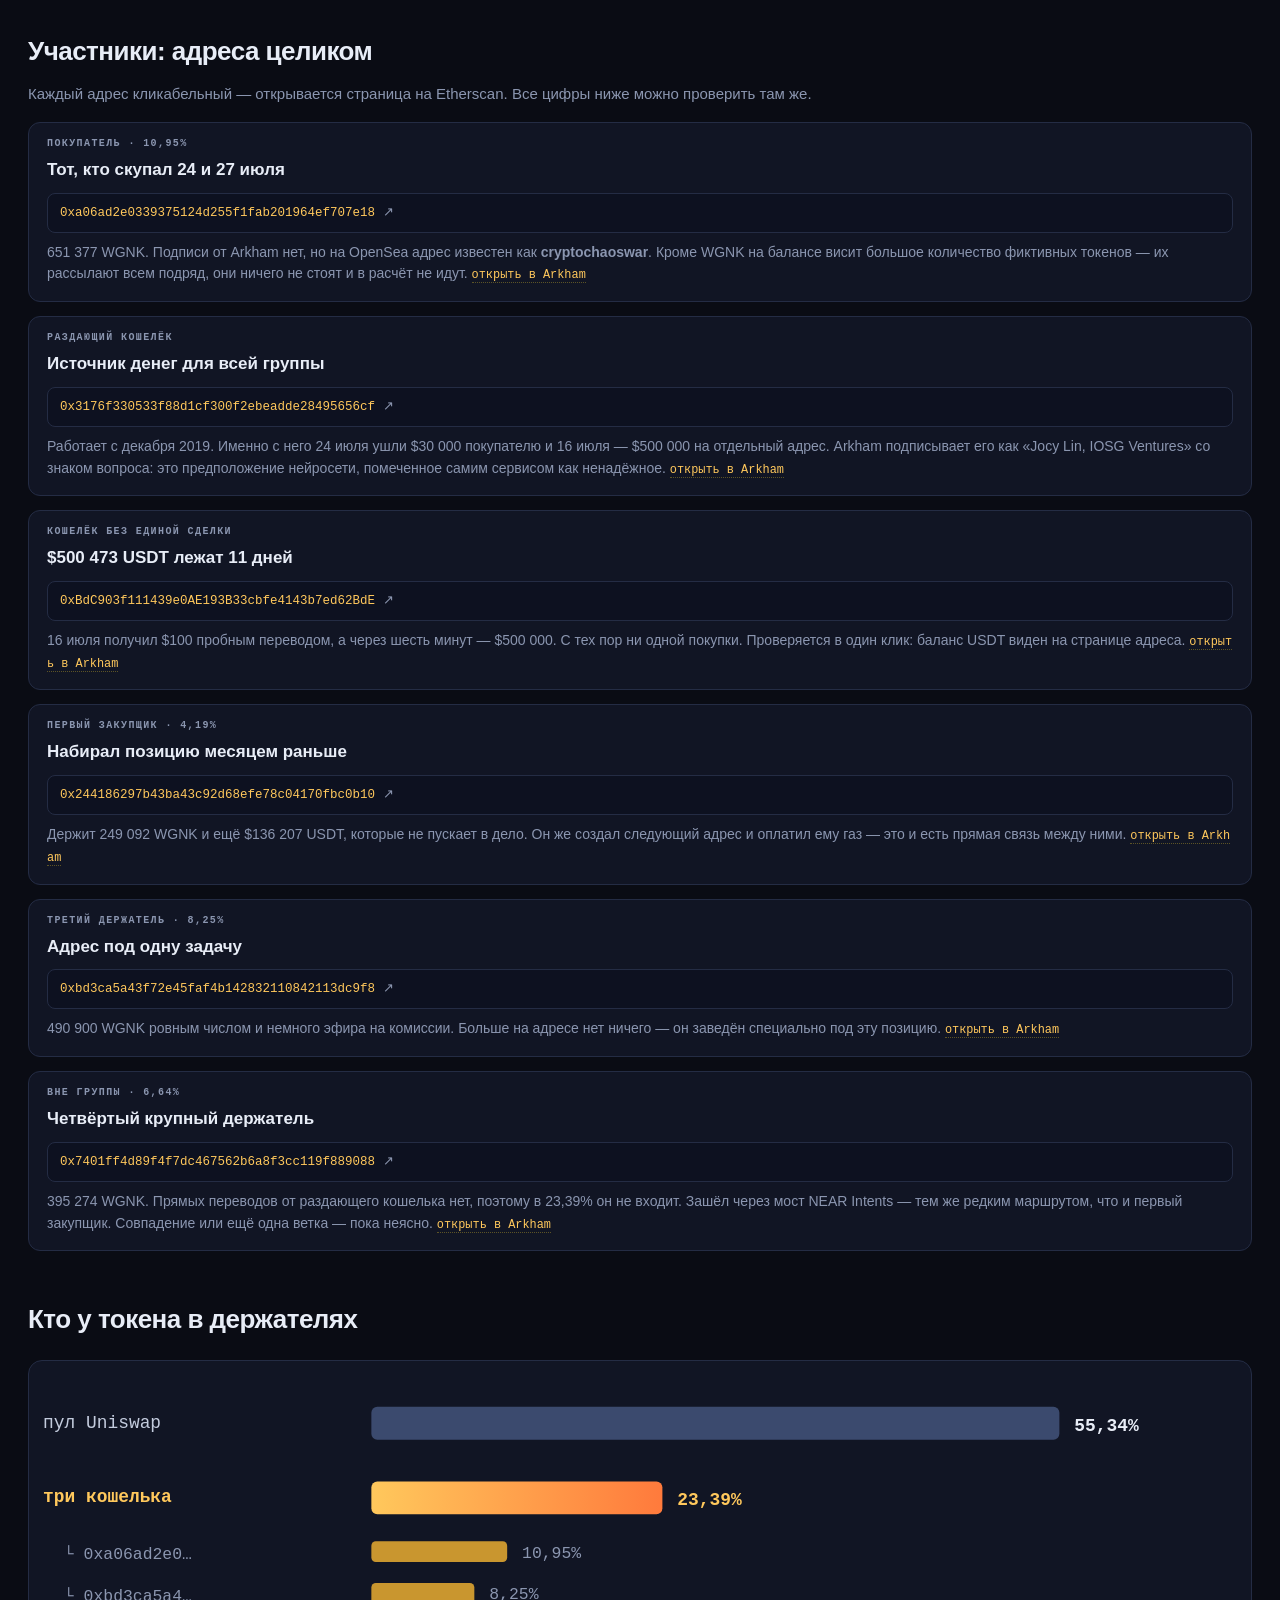
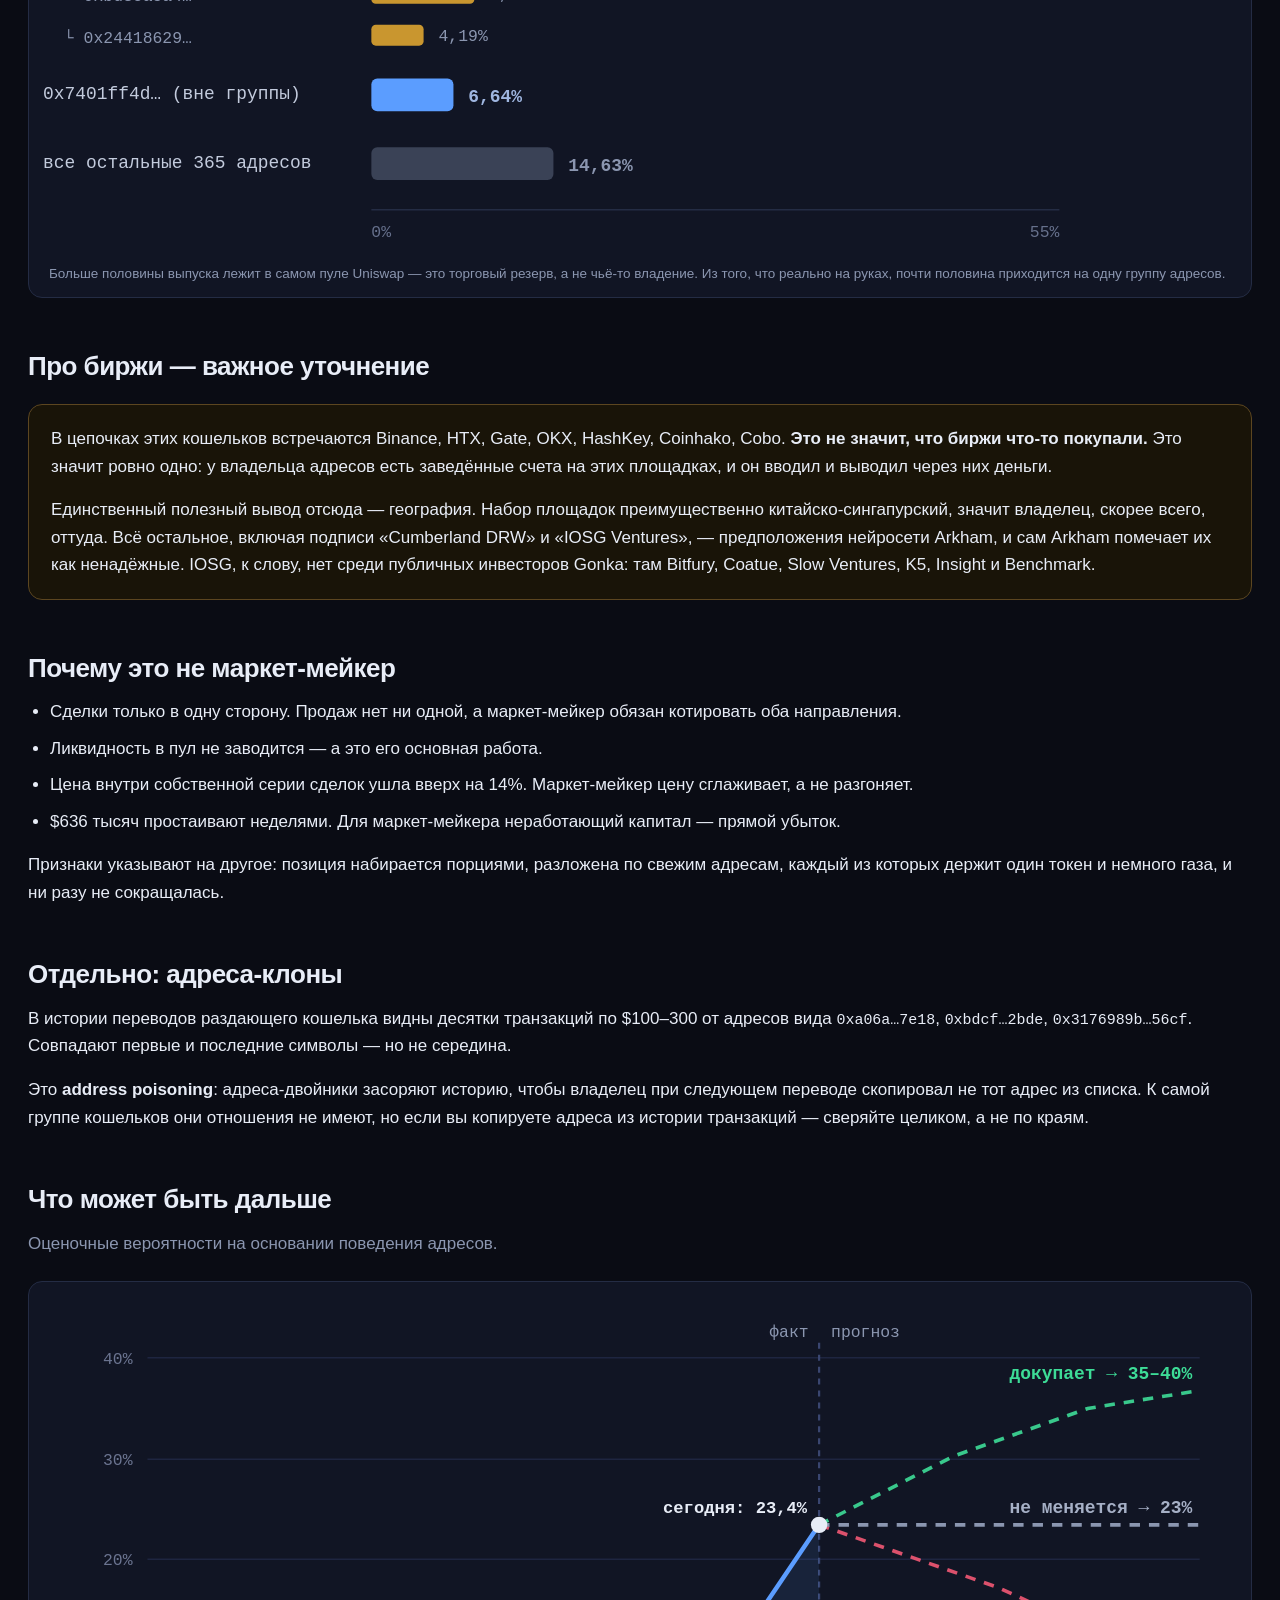
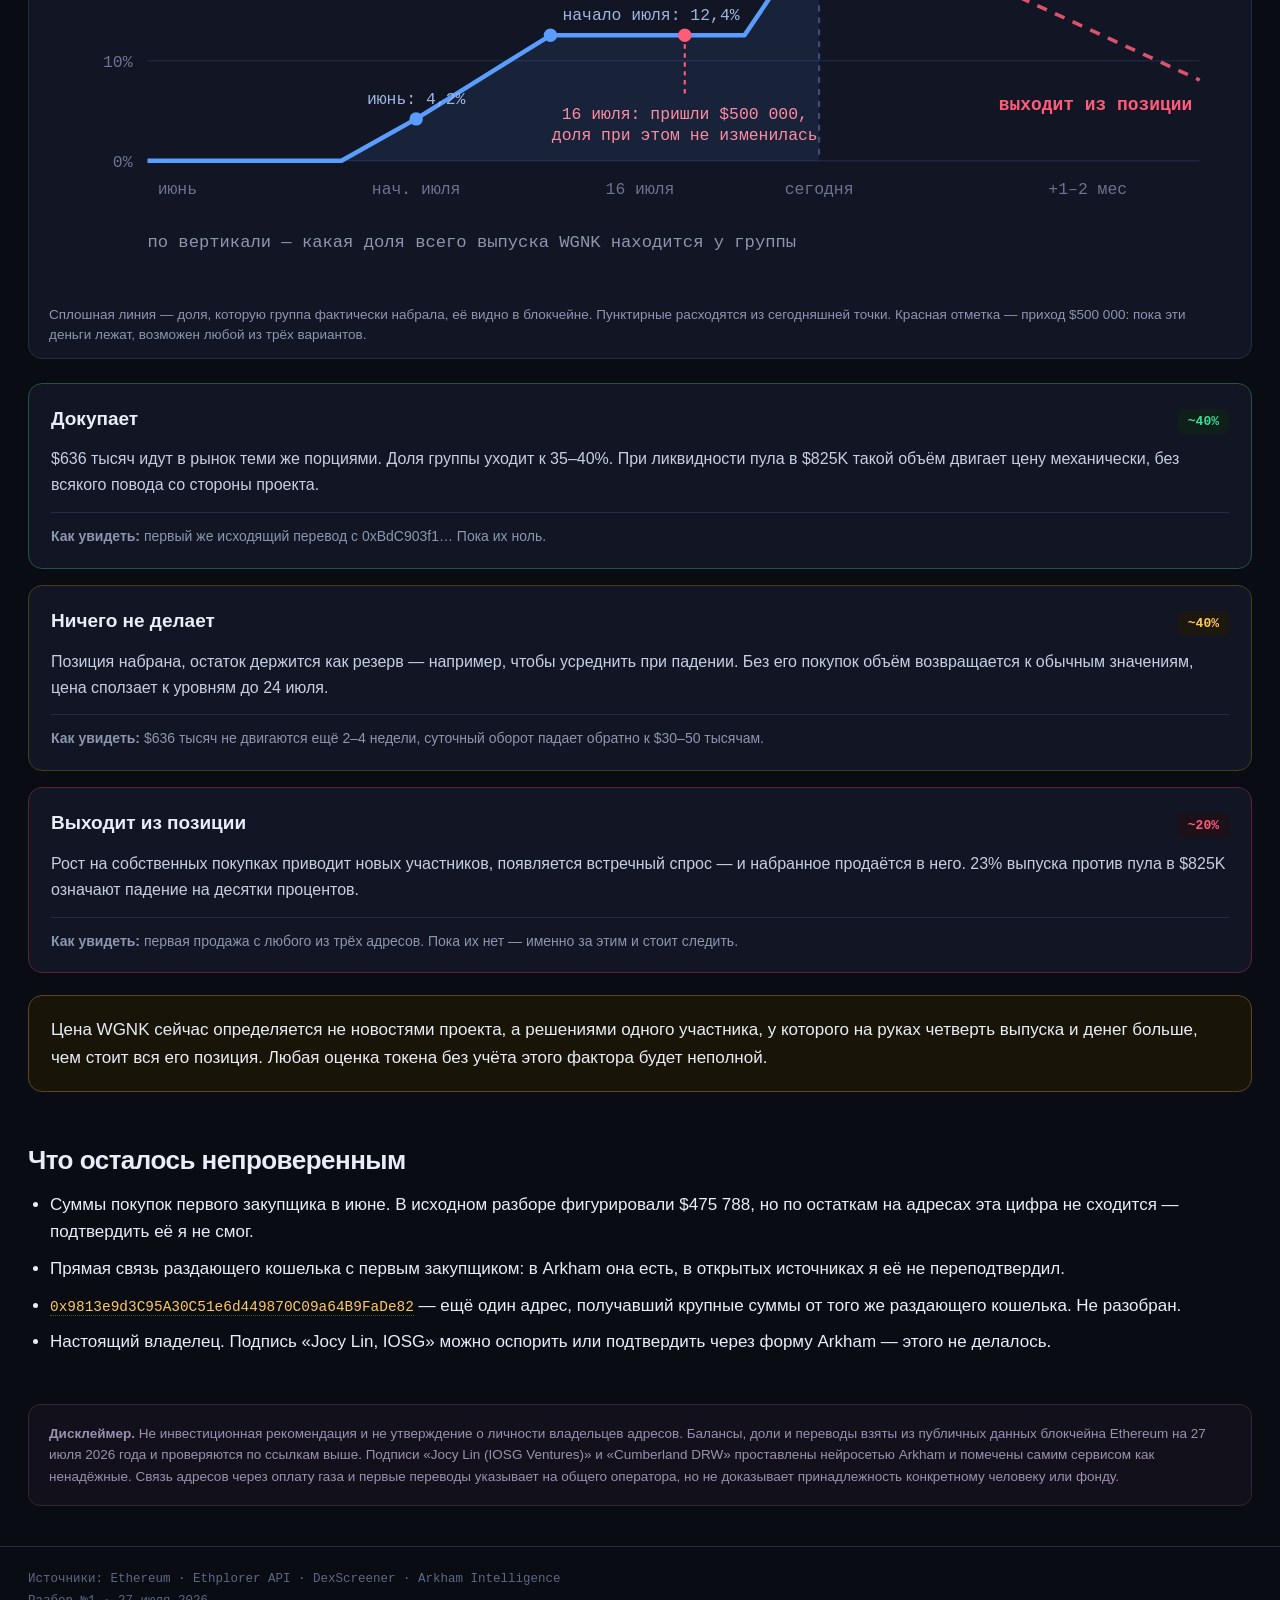
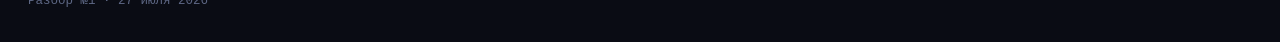
==== commit 79a077bc: "виджет с фильтром по кошельку; все блоки во всю ширину 1440" ====
--- a/gonka/index.html
+++ b/gonka/index.html
@@ -8,7 +8,7 @@
 <meta property="og:title" content="Кто скупает Wrapped Gonka">
 <meta property="og:description" content="Три связанных кошелька держат 23,4% токена и ещё $636K наготове. Все адреса и суммы проверены ончейн.">
 <meta property="og:type" content="article">
-<link rel="stylesheet" href="../assets/style.css?v=2">
+<link rel="stylesheet" href="../assets/style.css?v=3">
 </head>
 <body>
 
@@ -29,12 +29,12 @@
 
 <div class="live">
   <div class="frame">
-    <iframe src="https://dexscreener.com/ethereum/0x203EE836d417CF944133bbdd2c62B4BC7388C55D?embed=1&theme=dark&info=0&chartLeftToolbar=0&chartDefaultOnMobile=1&chartTheme=dark&chartType=usd&interval=60"
+    <iframe src="https://dexscreener.com/ethereum/0x203ee836d417cf944133bbdd2c62b4bc7388c55d?maker=0xA06Ad2e0339375124D255F1fAb201964eF707E18&embed=1&theme=dark&info=0&chartLeftToolbar=0&chartDefaultOnMobile=1&chartTheme=dark&chartType=usd&interval=60"
             loading="lazy" title="Живой график WGNK/USDT на Uniswap V3"></iframe>
   </div>
-  <div class="cap"><b>Живой график пула WGNK/USDT на Uniswap V3.</b> Данные обновляются сами —
-  цена, ликвидность и сделки здесь всегда актуальные, а не на дату публикации. Вкладка
-  Transactions внутри виджета показывает все проходящие сделки в реальном времени.</div>
+  <div class="cap"><b>Живой график с фильтром по кошельку 0xa06ad2e0…707e18.</b> Во вкладке
+  Transactions показаны только его сделки — не весь пул. Данные подтягиваются сами,
+  поэтому список пополняется, как только он совершает новую операцию.</div>
 </div>
 
 <h2>Цифры</h2>
--- a/assets/style.css
+++ b/assets/style.css
@@ -12,8 +12,6 @@
   line-height:1.62;font-size:17px;-webkit-font-smoothing:antialiased;
   min-height:100vh;display:flex;flex-direction:column}
 .wrap{width:100%;max-width:1440px;margin:0 auto;padding:32px 28px 40px;flex:1}
-/* текст держим читаемой ширины, схемы и графики — во всю ширину */
-.wrap > *:not(.chart):not(.graph):not(.tscroll):not(.live):not(figure){max-width:820px}
 .wide{max-width:1440px}
 a{color:var(--acc)}
 
@@ -125,7 +123,7 @@
 .graph{background:var(--panel);border:1px solid var(--line);border-radius:14px;
   padding:14px 12px 8px;margin:24px 0;overflow-x:auto}
 .graph svg{display:block;width:100%;min-width:880px;height:auto}
-.graph .cap{font-size:13.5px;color:var(--dim);padding:12px 6px 2px;line-height:1.5;max-width:900px}
+.graph .cap{font-size:13.5px;color:var(--dim);padding:12px 6px 2px;line-height:1.5}
 
 /* живые виджеты */
 .live{background:var(--panel);border:1px solid var(--line);border-radius:14px;
@@ -133,7 +131,7 @@
 .live .frame{position:relative;width:100%;padding-bottom:52%;min-height:420px;
   border-radius:10px;overflow:hidden;background:#0d1120}
 .live .frame iframe{position:absolute;inset:0;width:100%;height:100%;border:0}
-.live .cap{font-size:13.5px;color:var(--dim);padding:12px 6px 2px;line-height:1.5;max-width:900px}
+.live .cap{font-size:13.5px;color:var(--dim);padding:12px 6px 2px;line-height:1.5}
 .live .cap b{color:var(--txt)}
 @media(max-width:700px){.live .frame{padding-bottom:120%;min-height:0}}
 
@@ -160,14 +158,13 @@
 .chart{background:var(--panel);border:1px solid var(--line);border-radius:14px;
   padding:16px 14px 10px;margin:24px 0;overflow-x:auto}
 .chart svg{display:block;width:100%;min-width:560px;height:auto}
-.chart .cap{font-size:13.5px;color:var(--dim);padding:10px 6px 2px;line-height:1.5;max-width:900px}
+.chart .cap{font-size:13.5px;color:var(--dim);padding:10px 6px 2px;line-height:1.5}
 .legend{display:flex;flex-wrap:wrap;gap:14px;padding:10px 6px 0;font-size:13px;color:var(--dim)}
 .legend i{display:inline-block;width:22px;height:0;border-top-width:3px;
   border-top-style:solid;vertical-align:middle;margin-right:7px}
 
 figure{margin:26px 0;background:var(--panel);border:1px solid var(--line);
   border-radius:14px;padding:12px;overflow:hidden}
-figcaption{max-width:900px}
 figure img{display:block;width:100%;height:auto;border-radius:9px}
 figcaption{font-size:14px;color:var(--dim);padding:12px 6px 2px;line-height:1.55}
 figcaption b{color:var(--txt)}
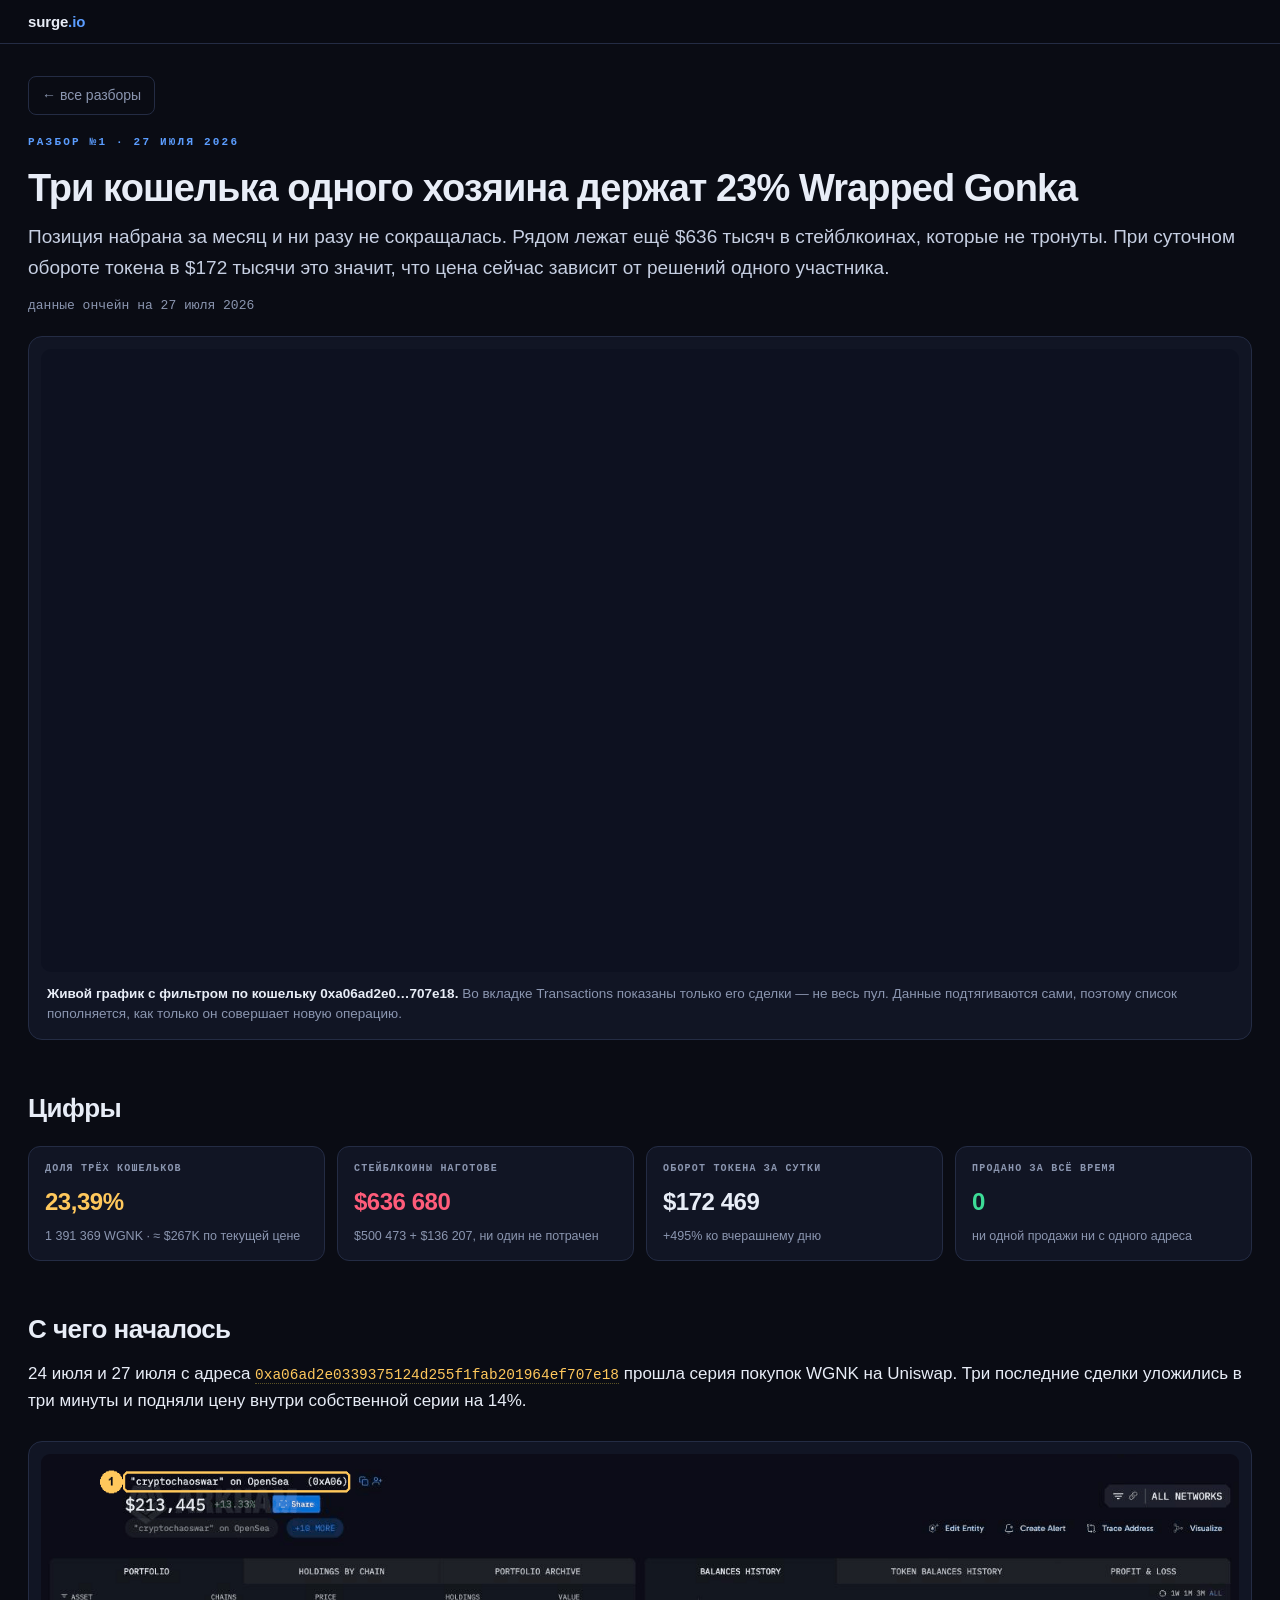
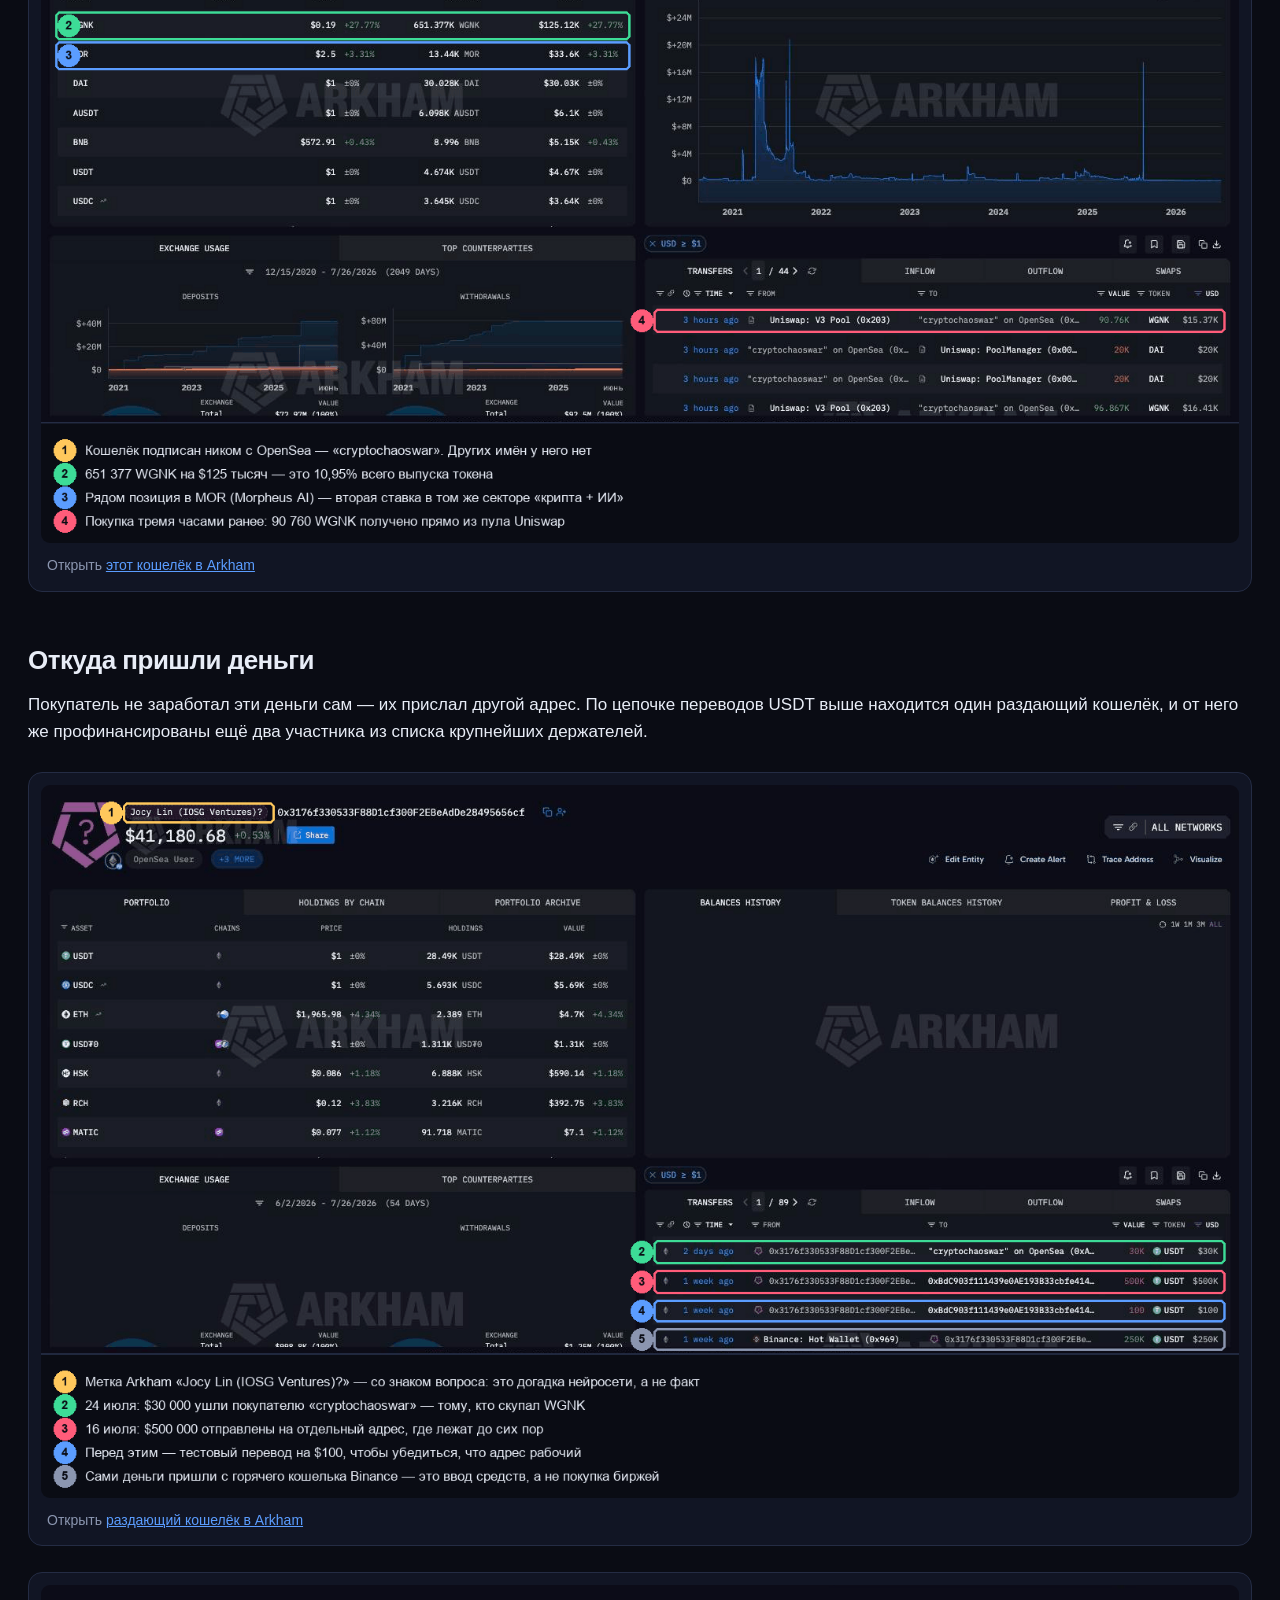
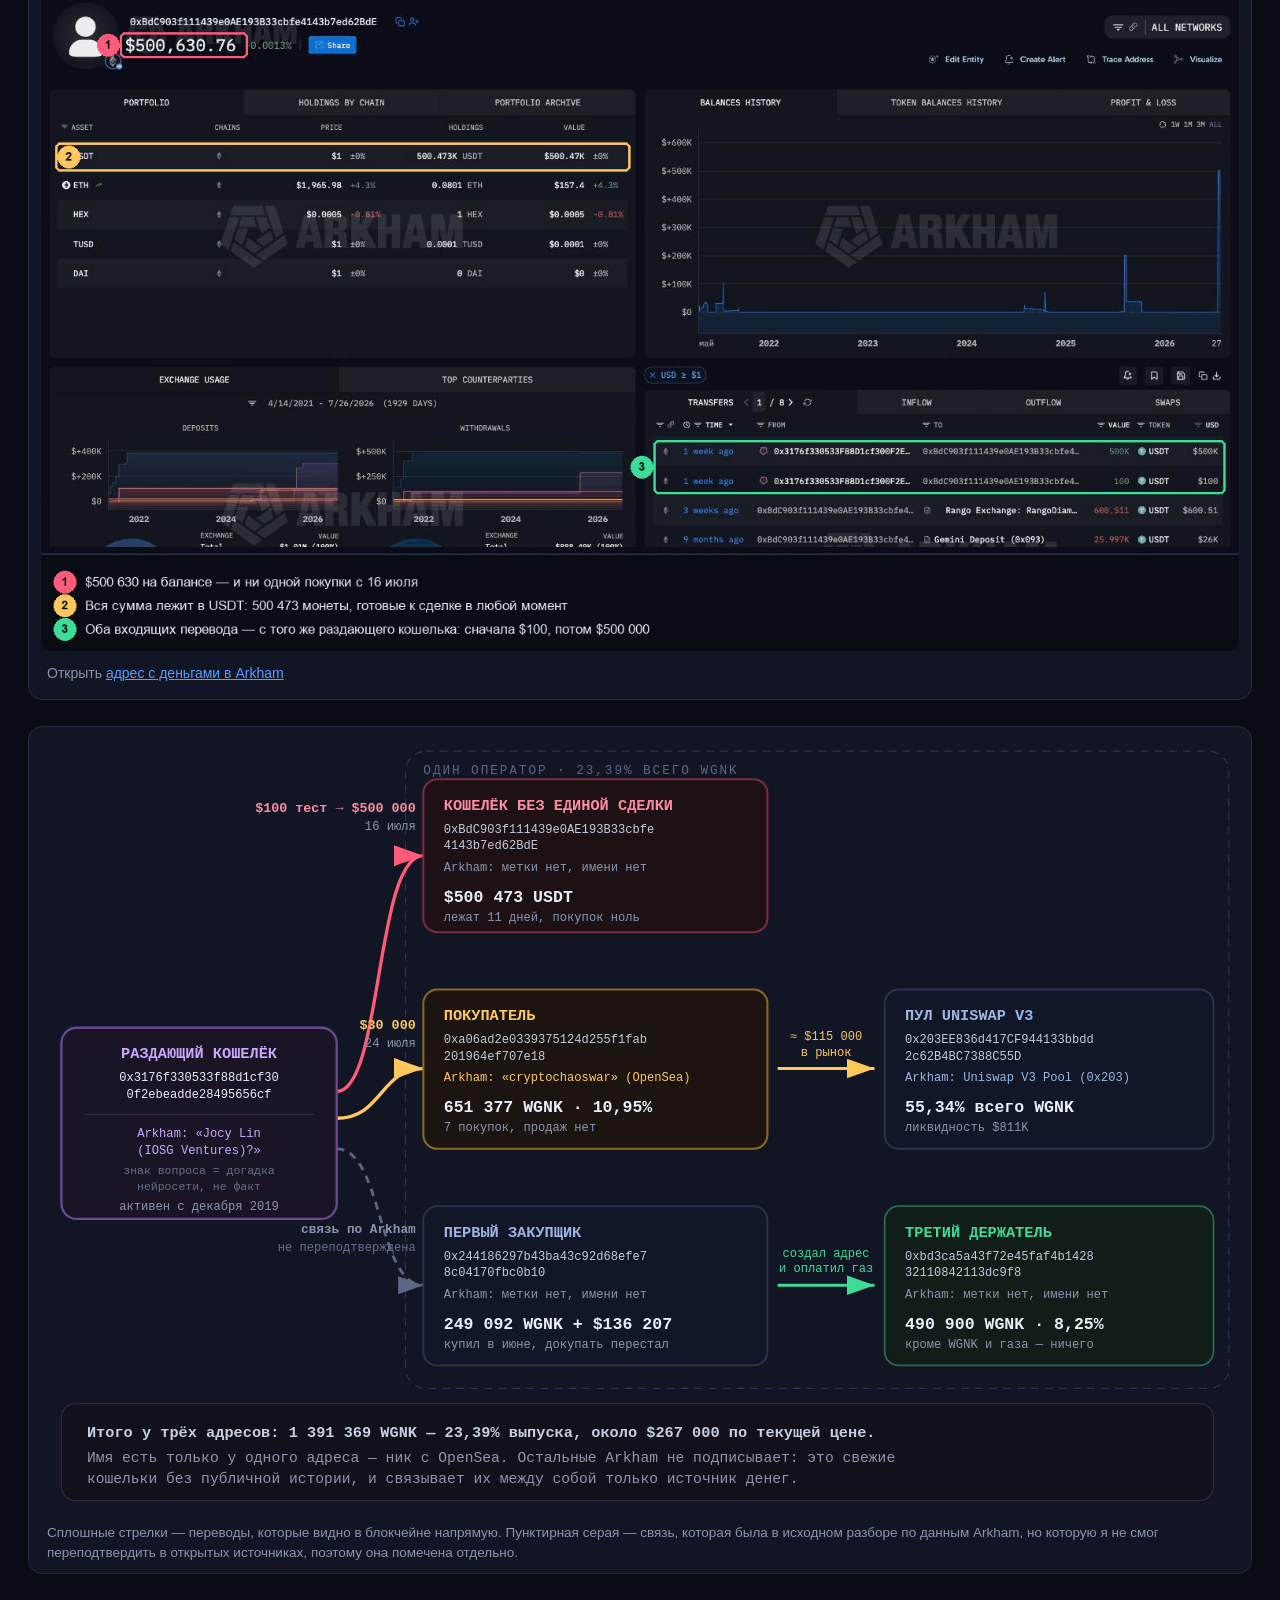
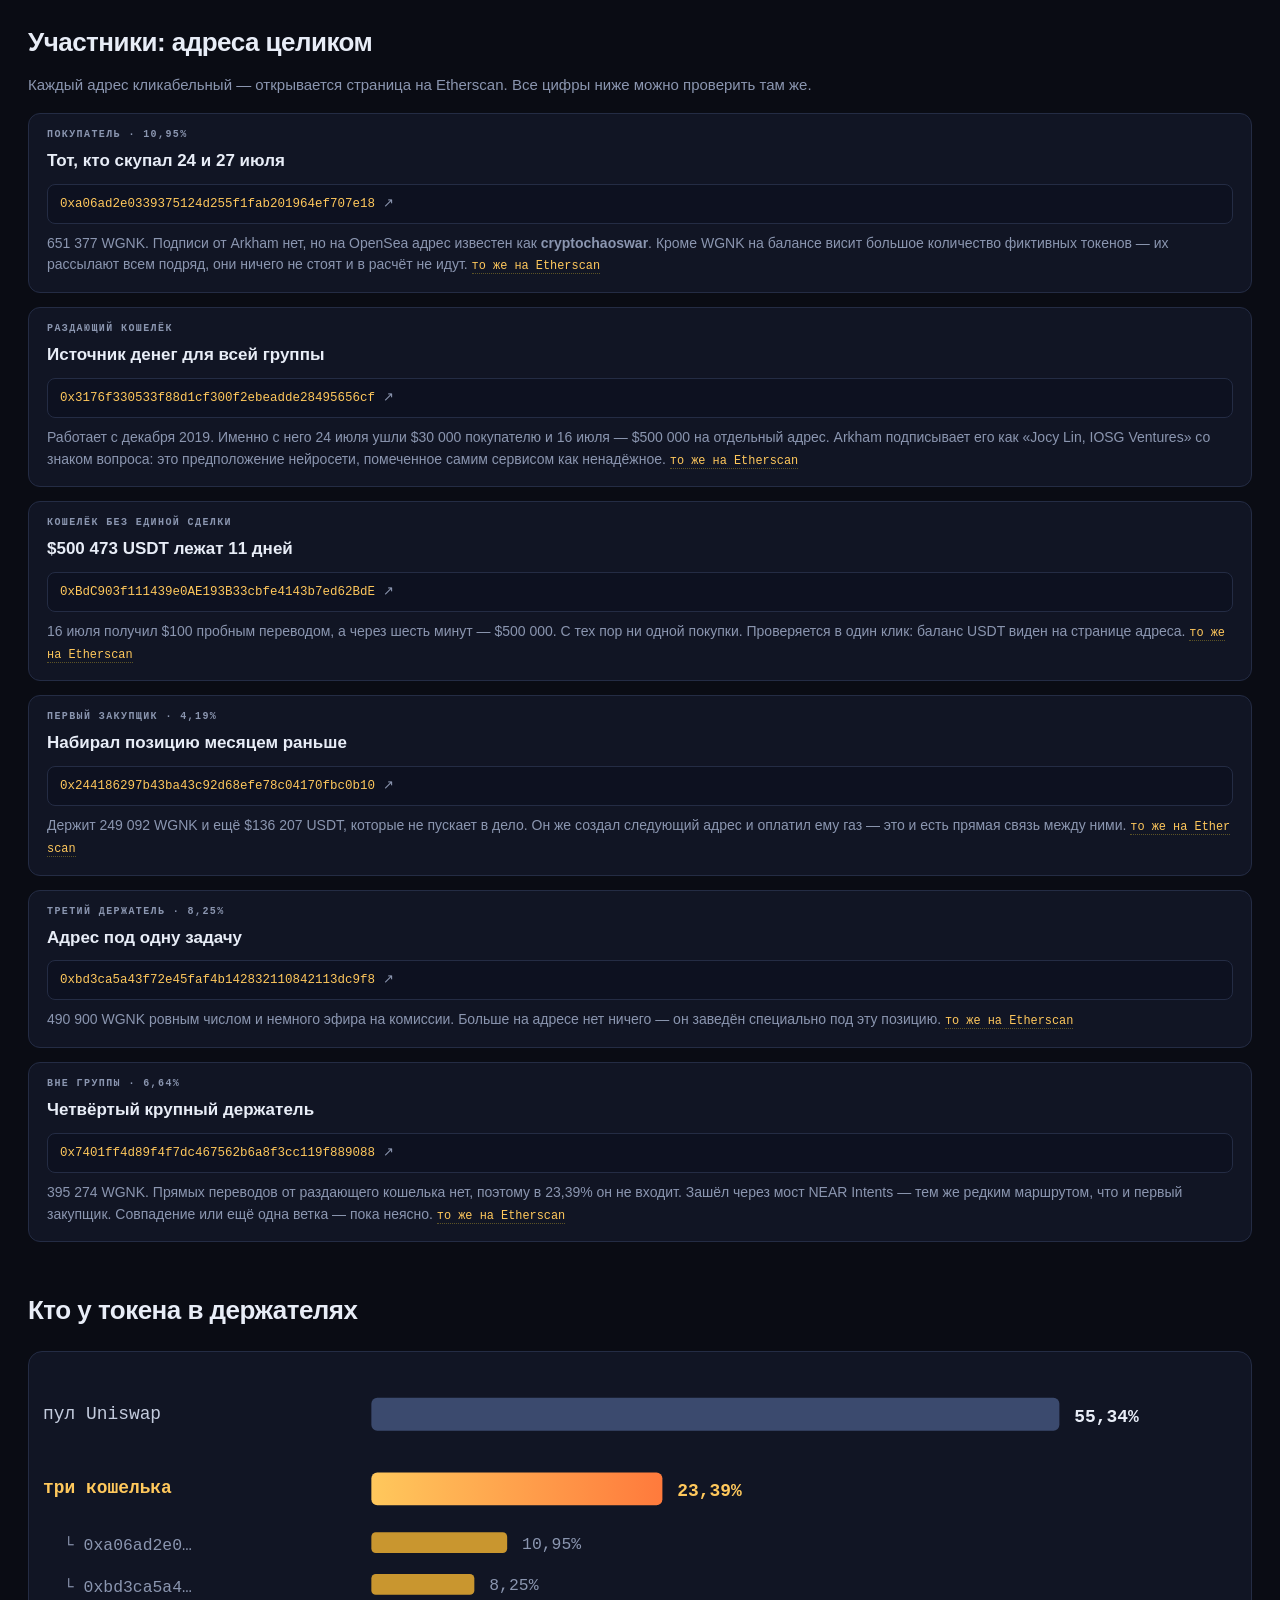
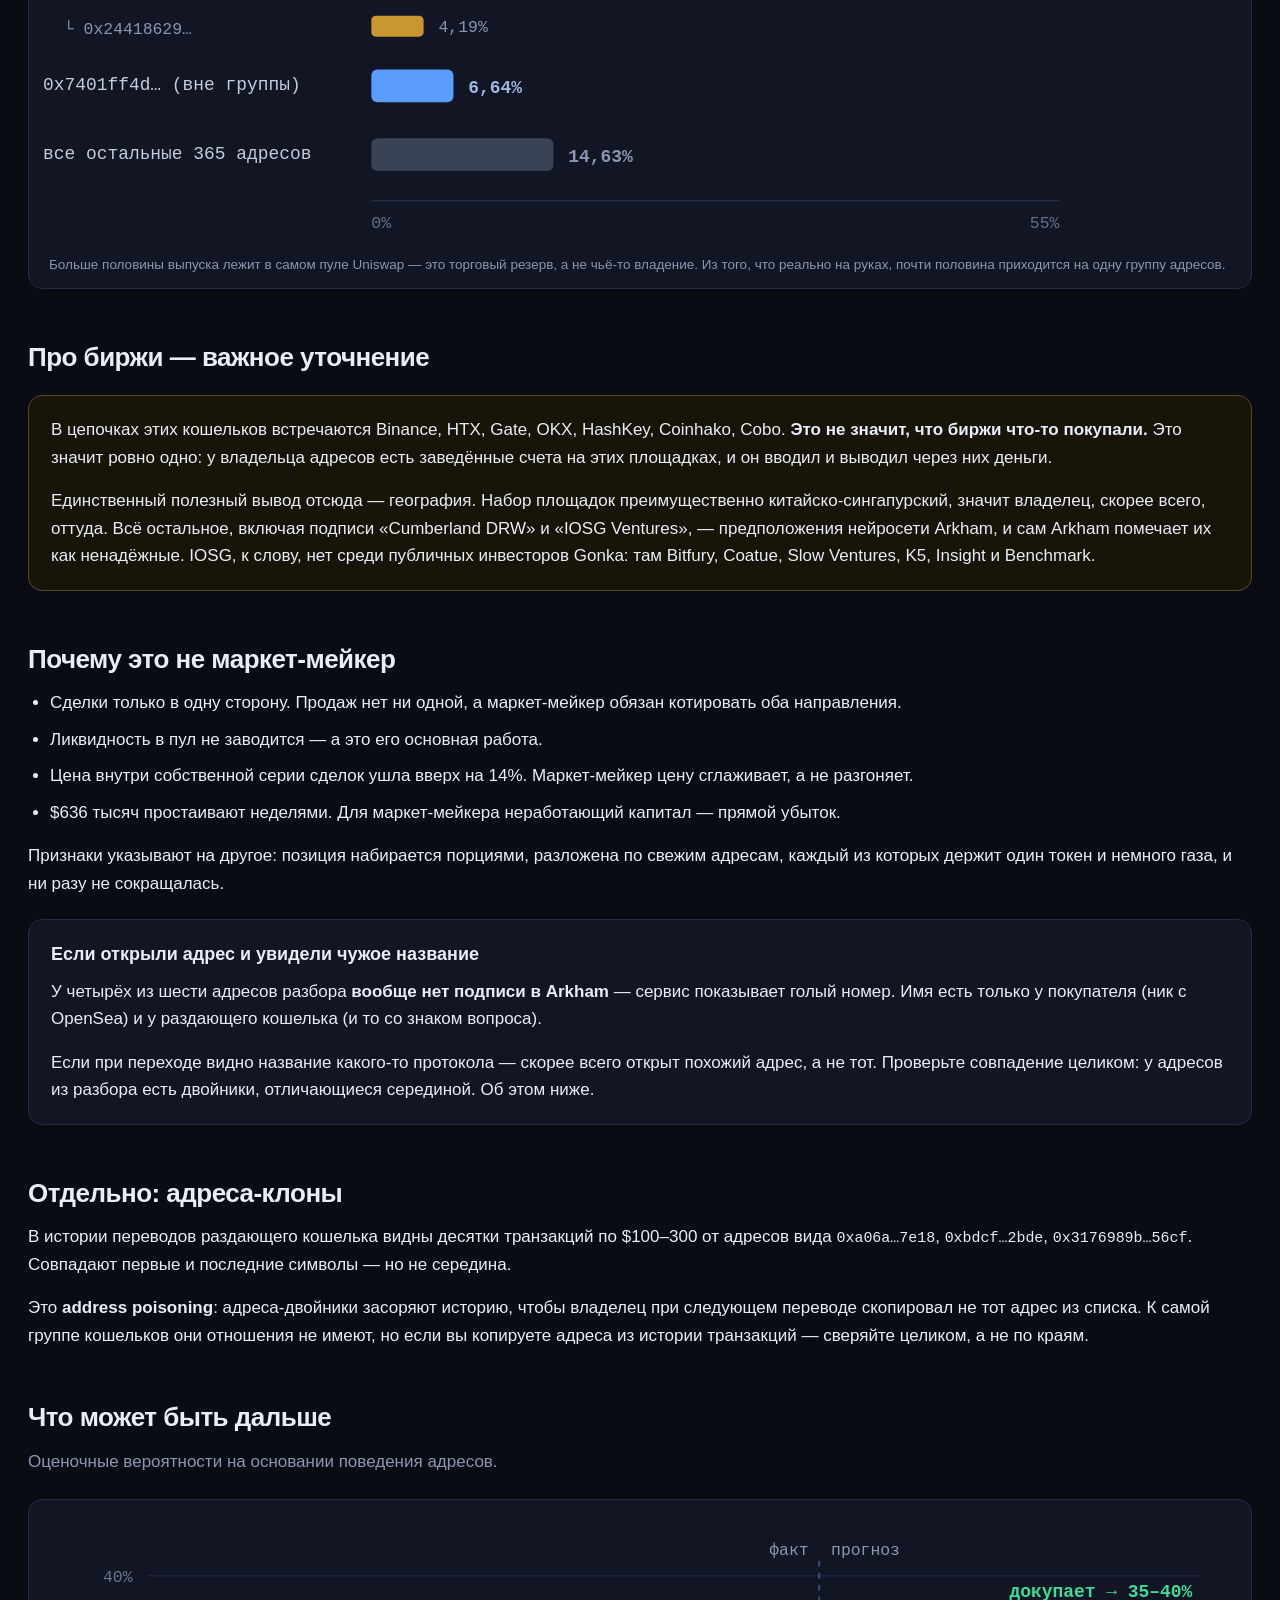
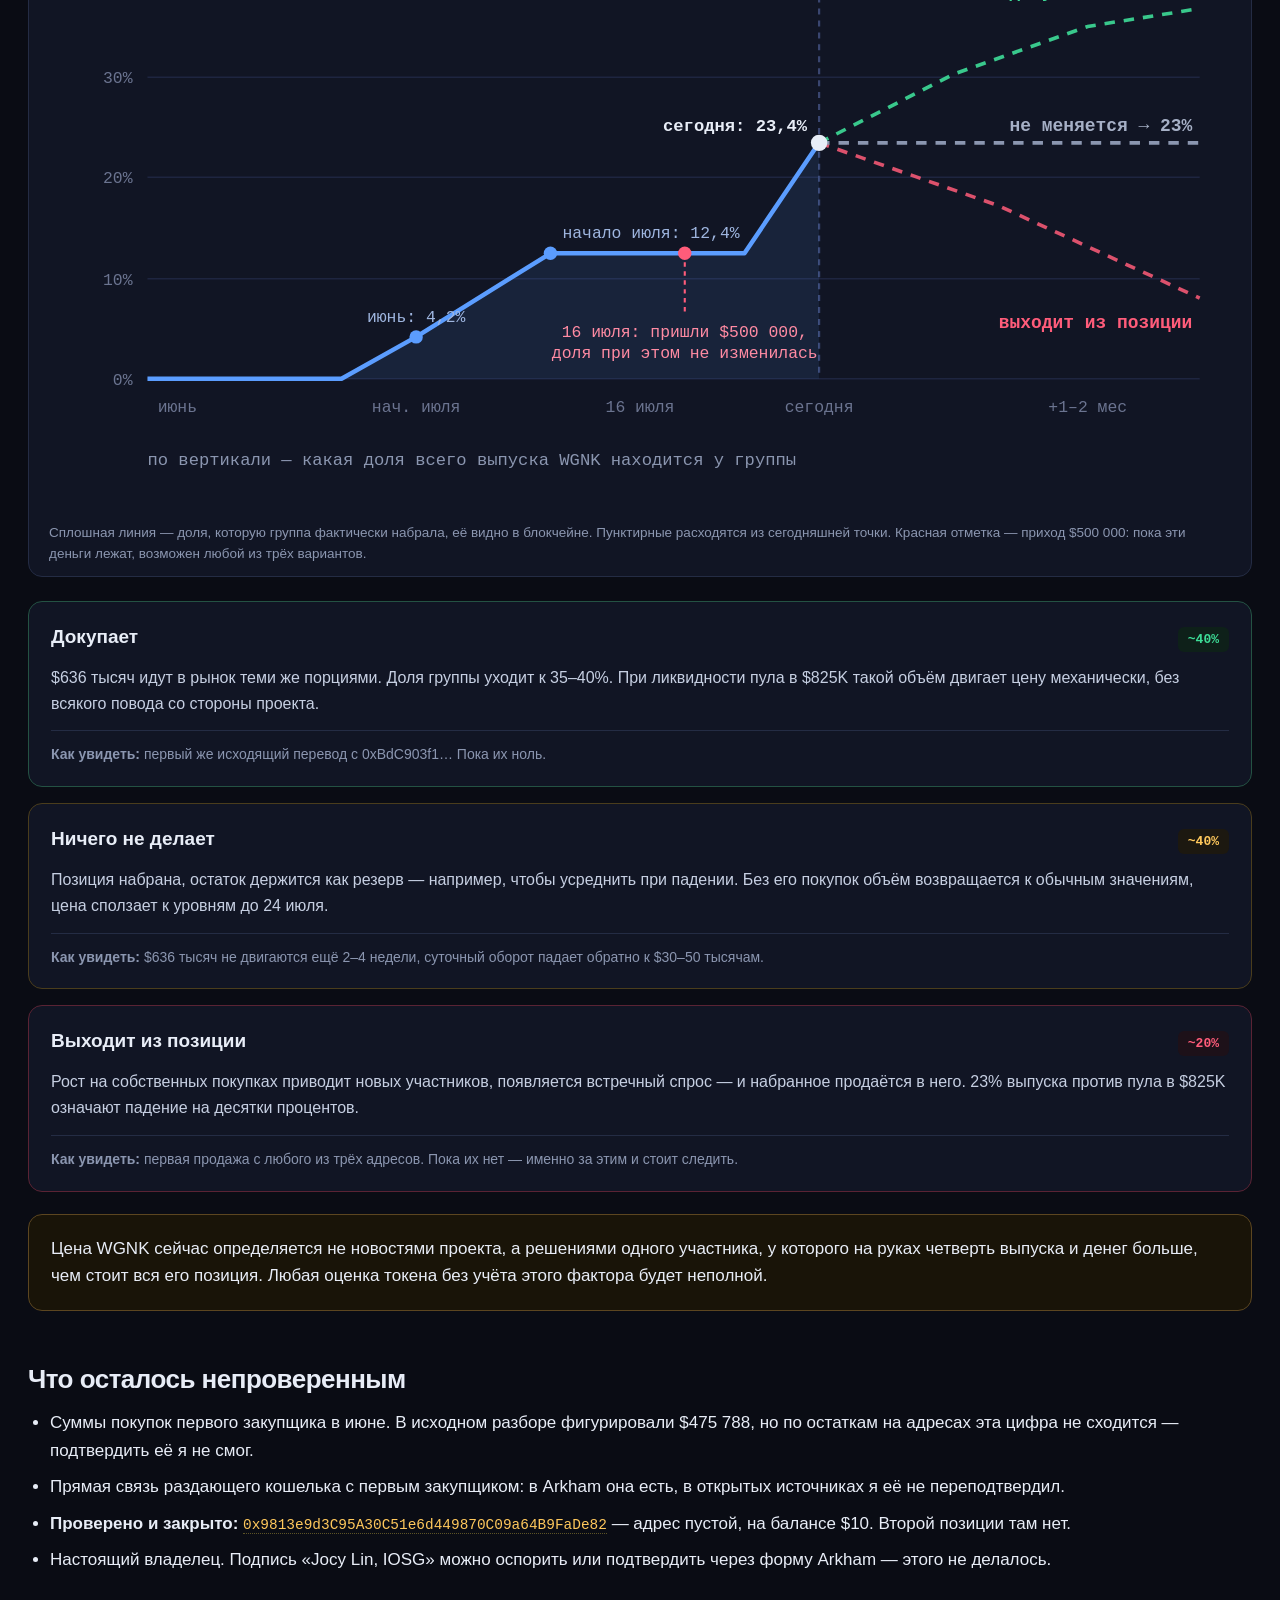
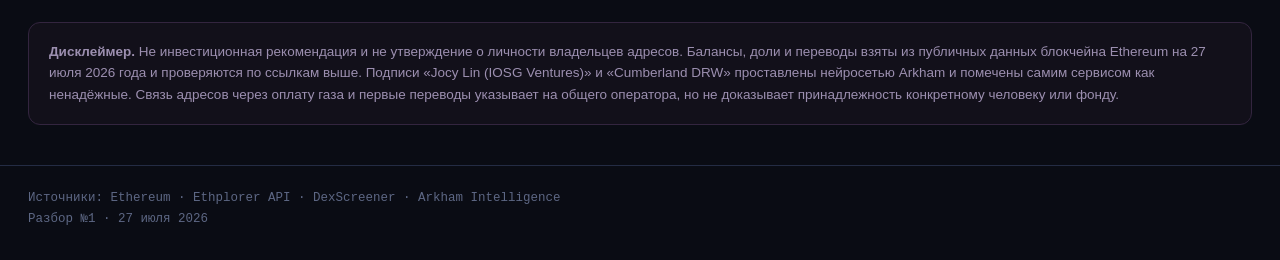
==== commit 5ed73399: "ссылки на Arkham, нейминги в графе, убрал дублирование подписей" ====
--- a/gonka/index.html
+++ b/gonka/index.html
@@ -8,7 +8,7 @@
 <meta property="og:title" content="Кто скупает Wrapped Gonka">
 <meta property="og:description" content="Три связанных кошелька держат 23,4% токена и ещё $636K наготове. Все адреса и суммы проверены ончейн.">
 <meta property="og:type" content="article">
-<link rel="stylesheet" href="../assets/style.css?v=3">
+<link rel="stylesheet" href="../assets/style.css?v=4">
 </head>
 <body>
 
@@ -29,7 +29,7 @@
 
 <div class="live">
   <div class="frame">
-    <iframe src="https://dexscreener.com/ethereum/0x203ee836d417cf944133bbdd2c62b4bc7388c55d?maker=0xA06Ad2e0339375124D255F1fAb201964eF707E18&embed=1&theme=dark&info=0&chartLeftToolbar=0&chartDefaultOnMobile=1&chartTheme=dark&chartType=usd&interval=60"
+    <iframe src="https://dexscreener.com/ethereum/0x203ee836d417cf944133bbdd2c62b4bc7388c55d?maker=0xA06Ad2e0339375124D255F1fAb201964eF707E18&amp;embed=1&amp;theme=dark"
             loading="lazy" title="Живой график WGNK/USDT на Uniswap V3"></iframe>
   </div>
   <div class="cap"><b>Живой график с фильтром по кошельку 0xa06ad2e0…707e18.</b> Во вкладке
@@ -56,9 +56,7 @@
 
 <figure>
   <img src="../screenshots/gonka-arkham-buyer.png" alt="Страница кошелька 0xa06ad2e0 в Arkham Intelligence с разметкой">
-  <figcaption><b>Страница этого кошелька в Arkham.</b> Портфель на $213 тысяч, из них больше половины —
-  WGNK, купленный за последние трое суток. Каждая следующая покупка в серии проходила дороже
-  предыдущей: он не искал цену, а набирал объём.</figcaption>
+  <figcaption>Открыть <a href="https://intel.arkm.com/explorer/address/0xa06ad2e0339375124d255f1fab201964ef707e18">этот кошелёк в Arkham</a></figcaption>
 </figure>
 
 <h2>Откуда пришли деньги</h2>
@@ -68,19 +66,16 @@
 
 <figure>
   <img src="../screenshots/gonka-arkham-hub.png" alt="Страница раздающего кошелька 0x3176f330 в Arkham с разметкой переводов">
-  <figcaption><b>Раздающий кошелёк.</b> На одном экране видна вся цепочка: деньги заходят
-  с Binance, оттуда $30 000 уходят покупателю и $500 000 — на отдельный адрес.
-  Метка «Jocy Lin (IOSG Ventures)?» стоит со знаком вопроса — так Arkham помечает догадки нейросети.</figcaption>
+  <figcaption>Открыть <a href="https://intel.arkm.com/explorer/address/0x3176f330533f88d1cf300f2ebeadde28495656cf">раздающий кошелёк в Arkham</a></figcaption>
 </figure>
 
 <figure>
   <img src="../screenshots/gonka-arkham-cash.png" alt="Кошелёк 0xBdC903f1 с балансом 500 473 USDT в Arkham">
-  <figcaption><b>Тот самый адрес с деньгами.</b> $500 473 в USDT лежат с 16 июля без единой сделки.
-  Оба входящих перевода — с раздающего кошелька: сначала $100 на пробу, следом полмиллиона.</figcaption>
+  <figcaption>Открыть <a href="https://intel.arkm.com/explorer/address/0xBdC903f111439e0AE193B33cbfe4143b7ed62BdE">адрес с деньгами в Arkham</a></figcaption>
 </figure>
 
 <div class="graph">
-<svg viewBox="0 0 940 560" xmlns="http://www.w3.org/2000/svg" font-family="ui-monospace,Menlo,monospace">
+<svg viewBox="0 0 940 604" xmlns="http://www.w3.org/2000/svg" font-family="ui-monospace,Menlo,monospace">
   <defs>
     <marker id="ay" markerWidth="10" markerHeight="10" refX="9" refY="3.2" orient="auto">
       <path d="M0,0 L9,3.2 L0,6.4 z" fill="#ffc85c"/></marker>
@@ -92,88 +87,84 @@
       <path d="M0,0 L9,3.2 L0,6.4 z" fill="#5d6784"/></marker>
   </defs>
 
-  <!-- рамка кластера -->
-  <rect x="286" y="8" width="646" height="440" rx="16" fill="none" stroke="#2b3555" stroke-dasharray="6 5"/>
-  <text x="300" y="28" fill="#5d6784" font-size="10" letter-spacing="1.5">ОДИН ОПЕРАТОР · 23,39% ВСЕГО WGNK</text>
-
-  <!-- стрелки хаб → дети -->
-  <path d="M232 262 C268 262 262 92 300 92" fill="none" stroke="#ff5c7a" stroke-width="2.6" marker-end="url(#ar)"/>
-  <path d="M232 278 C268 278 266 248 300 248" fill="none" stroke="#ffc85c" stroke-width="2.6" marker-end="url(#ay)"/>
-  <path d="M232 296 C268 296 264 400 300 400" fill="none" stroke="#5d6784" stroke-width="2.2"
+  <rect x="286" y="8" width="646" height="500" rx="16" fill="none" stroke="#2b3555" stroke-dasharray="6 5"/>
+  <text x="300" y="26" fill="#5d6784" font-size="10" letter-spacing="1.5">ОДИН ОПЕРАТОР &#183; 23,39% ВСЕГО WGNK</text>
+
+  <path d="M232 275 C268 275 262 90 300 90" fill="none" stroke="#ff5c7a" stroke-width="2.6" marker-end="url(#ar)"/>
+  <path d="M232 296 C268 296 266 257 300 257" fill="none" stroke="#ffc85c" stroke-width="2.6" marker-end="url(#ay)"/>
+  <path d="M232 320 C268 320 264 427 300 427" fill="none" stroke="#5d6784" stroke-width="2.2"
         stroke-dasharray="6 5" marker-end="url(#agr)"/>
 
-  <text x="294" y="66" text-anchor="end" fill="#ff8ba3" font-size="10.5" font-weight="700">$100 тест → $500 000</text>
-  <text x="294" y="80" text-anchor="end" fill="#8b96b0" font-size="9.5">16 июля</text>
-  <text x="294" y="220" text-anchor="end" fill="#ffc85c" font-size="10.5" font-weight="700">$30 000</text>
-  <text x="294" y="234" text-anchor="end" fill="#8b96b0" font-size="9.5">24 июля</text>
-  <text x="294" y="362" text-anchor="end" fill="#8b96b0" font-size="10" font-weight="700">связь по Arkham</text>
-  <text x="294" y="376" text-anchor="end" fill="#66708c" font-size="9.5">не переподтверждена</text>
-
-  <!-- ХАБ -->
-  <rect x="16" y="212" width="216" height="132" rx="12" fill="#1a1424" stroke="#6b4a8f" stroke-width="1.8"/>
-  <text x="124" y="238" text-anchor="middle" fill="#c9a8ff" font-size="12" font-weight="700">РАЗДАЮЩИЙ КОШЕЛЁК</text>
-  <text x="124" y="256" text-anchor="middle" fill="#e8edf7" font-size="9.5">0x3176f330533f88d1cf30</text>
-  <text x="124" y="269" text-anchor="middle" fill="#e8edf7" font-size="9.5">0f2ebeadde28495656cf</text>
-  <line x1="34" y1="282" x2="214" y2="282" stroke="#33294a"/>
-  <text x="124" y="300" text-anchor="middle" fill="#8b96b0" font-size="9.5">активен с декабря 2019</text>
-  <text x="124" y="316" text-anchor="middle" fill="#8b96b0" font-size="9.5">метка Arkham: «Jocy Lin,</text>
-  <text x="124" y="329" text-anchor="middle" fill="#66708c" font-size="9.5">IOSG?» — догадка нейросети</text>
-
-  <!-- кошелёк с кэшем -->
-  <rect x="300" y="42" width="270" height="100" rx="11" fill="#1d1116" stroke="#7a2d3f" stroke-width="1.6"/>
-  <text x="316" y="66" fill="#ff8ba3" font-size="12" font-weight="700">КОШЕЛЁК БЕЗ ЕДИНОЙ СДЕЛКИ</text>
-  <text x="316" y="84" fill="#c3cbdd" font-size="9.5">0xBdC903f111439e0AE193B33cbfe</text>
-  <text x="316" y="97" fill="#c3cbdd" font-size="9.5">4143b7ed62BdE</text>
-  <text x="316" y="120" fill="#e8edf7" font-size="13" font-weight="700">$500 473 USDT</text>
-  <text x="316" y="134" fill="#8b96b0" font-size="9.5">лежат 11 дней, покупок ноль</text>
-
-  <!-- покупатель -->
-  <rect x="300" y="196" width="270" height="104" rx="11" fill="#1b1410" stroke="#8a6a22" stroke-width="1.6"/>
-  <text x="316" y="220" fill="#ffc85c" font-size="12" font-weight="700">ПОКУПАТЕЛЬ</text>
-  <text x="316" y="238" fill="#c3cbdd" font-size="9.5">0xa06ad2e0339375124d255f1fab</text>
-  <text x="316" y="251" fill="#c3cbdd" font-size="9.5">201964ef707e18</text>
-  <text x="316" y="274" fill="#e8edf7" font-size="13" font-weight="700">651 377 WGNK · 10,95%</text>
-  <text x="316" y="288" fill="#8b96b0" font-size="9.5">7 покупок, продаж нет</text>
-
-  <!-- закупщик -->
-  <rect x="300" y="352" width="270" height="104" rx="11" fill="#111726" stroke="#2a3350" stroke-width="1.4"/>
-  <text x="316" y="376" fill="#9fb6e0" font-size="12" font-weight="700">ПЕРВЫЙ ЗАКУПЩИК</text>
-  <text x="316" y="394" fill="#c3cbdd" font-size="9.5">0x244186297b43ba43c92d68efe7</text>
-  <text x="316" y="407" fill="#c3cbdd" font-size="9.5">8c04170fbc0b10</text>
-  <text x="316" y="430" fill="#e8edf7" font-size="13" font-weight="700">249 092 WGNK + $136 207</text>
-  <text x="316" y="444" fill="#8b96b0" font-size="9.5">купил в июне, докупать перестал</text>
-
-  <!-- стрелка закупщик -> третий -->
-  <path d="M578 412 L654 412" fill="none" stroke="#3ddc97" stroke-width="2.4" marker-end="url(#ag)"/>
-  <text x="616" y="390" text-anchor="middle" fill="#3ddc97" font-size="9.5">создал адрес</text>
-  <text x="616" y="402" text-anchor="middle" fill="#3ddc97" font-size="9.5">и оплатил газ</text>
-
-  <!-- третий держатель -->
-  <rect x="662" y="352" width="258" height="104" rx="11" fill="#101d18" stroke="#2a6b52" stroke-width="1.4"/>
-  <text x="678" y="376" fill="#3ddc97" font-size="12" font-weight="700">ТРЕТИЙ ДЕРЖАТЕЛЬ</text>
-  <text x="678" y="394" fill="#c3cbdd" font-size="9.5">0xbd3ca5a43f72e45faf4b1428</text>
-  <text x="678" y="407" fill="#c3cbdd" font-size="9.5">32110842113dc9f8</text>
-  <text x="678" y="430" fill="#e8edf7" font-size="13" font-weight="700">490 900 WGNK · 8,25%</text>
-  <text x="678" y="444" fill="#8b96b0" font-size="9.5">кроме WGNK и газа — ничего</text>
-
-  <!-- покупатель -> пул -->
-  <path d="M578 256 L654 256" fill="none" stroke="#ffc85c" stroke-width="2.4" marker-end="url(#ay)"/>
-  <text x="616" y="234" text-anchor="middle" fill="#ffc85c" font-size="9.5">≈ $115 000</text>
-  <text x="616" y="246" text-anchor="middle" fill="#ffc85c" font-size="9.5">в рынок</text>
-
-  <!-- пул -->
-  <rect x="662" y="196" width="258" height="104" rx="11" fill="#111726" stroke="#2a3350" stroke-width="1.4"/>
-  <text x="678" y="220" fill="#9fb6e0" font-size="12" font-weight="700">ПУЛ UNISWAP V3</text>
-  <text x="678" y="238" fill="#c3cbdd" font-size="9.5">0x203EE836d417CF944133bbdd</text>
-  <text x="678" y="251" fill="#c3cbdd" font-size="9.5">2c62B4BC7388C55D</text>
-  <text x="678" y="274" fill="#e8edf7" font-size="13" font-weight="700">55,34% всего WGNK</text>
-  <text x="678" y="288" fill="#8b96b0" font-size="9.5">ликвидность $825K</text>
-
-  <!-- итог -->
-  <rect x="16" y="470" width="904" height="76" rx="11" fill="#12101a" stroke="#33253f"/>
-  <text x="36" y="496" fill="#c6cfe2" font-size="12" font-weight="700">Итого у трёх адресов: 1 391 369 WGNK — 23,39% выпуска, около $267 000 по текущей цене.</text>
-  <text x="36" y="516" fill="#9c8fb0" font-size="11.5">Рядом не потрачено $636 680 в стейблкоинах — это больше, чем стоит вся уже набранная позиция,</text>
-  <text x="36" y="532" fill="#9c8fb0" font-size="11.5">и почти в четыре раза больше суточного оборота токена.</text>
+  <text x="294" y="56" text-anchor="end" fill="#ff8ba3" font-size="10.5" font-weight="700">$100 тест &#8594; $500 000</text>
+  <text x="294" y="70" text-anchor="end" fill="#8b96b0" font-size="9.5">16 июля</text>
+  <text x="294" y="226" text-anchor="end" fill="#ffc85c" font-size="10.5" font-weight="700">$30 000</text>
+  <text x="294" y="240" text-anchor="end" fill="#8b96b0" font-size="9.5">24 июля</text>
+  <text x="294" y="386" text-anchor="end" fill="#8b96b0" font-size="10" font-weight="700">связь по Arkham</text>
+  <text x="294" y="400" text-anchor="end" fill="#66708c" font-size="9.5">не переподтверждена</text>
+
+  <rect x="16" y="225" width="216" height="150" rx="12" fill="#1a1424" stroke="#6b4a8f" stroke-width="1.8"/>
+  <text x="124" y="249" text-anchor="middle" fill="#c9a8ff" font-size="12" font-weight="700">РАЗДАЮЩИЙ КОШЕЛЁК</text>
+  <text x="124" y="267" text-anchor="middle" fill="#e8edf7" font-size="9.5">0x3176f330533f88d1cf30</text>
+  <text x="124" y="280" text-anchor="middle" fill="#e8edf7" font-size="9.5">0f2ebeadde28495656cf</text>
+  <line x1="34" y1="293" x2="214" y2="293" stroke="#33294a"/>
+  <text x="124" y="311" text-anchor="middle" fill="#c9a8ff" font-size="9.5">Arkham: «Jocy Lin</text>
+  <text x="124" y="324" text-anchor="middle" fill="#c9a8ff" font-size="9.5">(IOSG Ventures)?»</text>
+  <text x="124" y="340" text-anchor="middle" fill="#66708c" font-size="9">знак вопроса = догадка</text>
+  <text x="124" y="352" text-anchor="middle" fill="#66708c" font-size="9">нейросети, не факт</text>
+  <text x="124" y="368" text-anchor="middle" fill="#8b96b0" font-size="9.5">активен с декабря 2019</text>
+
+  <rect x="300" y="30" width="270" height="120" rx="11" fill="#1d1116" stroke="#7a2d3f" stroke-width="1.6"/>
+  <text x="316" y="54" fill="#ff8ba3" font-size="12" font-weight="700">КОШЕЛЁК БЕЗ ЕДИНОЙ СДЕЛКИ</text>
+  <text x="316" y="72" fill="#c3cbdd" font-size="9.5">0xBdC903f111439e0AE193B33cbfe</text>
+  <text x="316" y="85" fill="#c3cbdd" font-size="9.5">4143b7ed62BdE</text>
+  <text x="316" y="102" fill="#8b96b0" font-size="9.5">Arkham: метки нет, имени нет</text>
+  <text x="316" y="126" fill="#e8edf7" font-size="13" font-weight="700">$500 473 USDT</text>
+  <text x="316" y="141" fill="#8b96b0" font-size="9.5">лежат 11 дней, покупок ноль</text>
+
+  <rect x="300" y="195" width="270" height="125" rx="11" fill="#1b1410" stroke="#8a6a22" stroke-width="1.6"/>
+  <text x="316" y="219" fill="#ffc85c" font-size="12" font-weight="700">ПОКУПАТЕЛЬ</text>
+  <text x="316" y="237" fill="#c3cbdd" font-size="9.5">0xa06ad2e0339375124d255f1fab</text>
+  <text x="316" y="250" fill="#c3cbdd" font-size="9.5">201964ef707e18</text>
+  <text x="316" y="267" fill="#ffc85c" font-size="9.5">Arkham: «cryptochaoswar» (OpenSea)</text>
+  <text x="316" y="291" fill="#e8edf7" font-size="13" font-weight="700">651 377 WGNK &#183; 10,95%</text>
+  <text x="316" y="306" fill="#8b96b0" font-size="9.5">7 покупок, продаж нет</text>
+
+  <rect x="300" y="365" width="270" height="125" rx="11" fill="#111726" stroke="#2a3350" stroke-width="1.4"/>
+  <text x="316" y="389" fill="#9fb6e0" font-size="12" font-weight="700">ПЕРВЫЙ ЗАКУПЩИК</text>
+  <text x="316" y="407" fill="#c3cbdd" font-size="9.5">0x244186297b43ba43c92d68efe7</text>
+  <text x="316" y="420" fill="#c3cbdd" font-size="9.5">8c04170fbc0b10</text>
+  <text x="316" y="437" fill="#8b96b0" font-size="9.5">Arkham: метки нет, имени нет</text>
+  <text x="316" y="461" fill="#e8edf7" font-size="13" font-weight="700">249 092 WGNK + $136 207</text>
+  <text x="316" y="476" fill="#8b96b0" font-size="9.5">купил в июне, докупать перестал</text>
+
+  <path d="M578 257 L654 257" fill="none" stroke="#ffc85c" stroke-width="2.4" marker-end="url(#ay)"/>
+  <text x="616" y="235" text-anchor="middle" fill="#ffc85c" font-size="9.5">&#8776; $115 000</text>
+  <text x="616" y="247" text-anchor="middle" fill="#ffc85c" font-size="9.5">в рынок</text>
+
+  <rect x="662" y="195" width="258" height="125" rx="11" fill="#111726" stroke="#2a3350" stroke-width="1.4"/>
+  <text x="678" y="219" fill="#9fb6e0" font-size="12" font-weight="700">ПУЛ UNISWAP V3</text>
+  <text x="678" y="237" fill="#c3cbdd" font-size="9.5">0x203EE836d417CF944133bbdd</text>
+  <text x="678" y="250" fill="#c3cbdd" font-size="9.5">2c62B4BC7388C55D</text>
+  <text x="678" y="267" fill="#9fb6e0" font-size="9.5">Arkham: Uniswap V3 Pool (0x203)</text>
+  <text x="678" y="291" fill="#e8edf7" font-size="13" font-weight="700">55,34% всего WGNK</text>
+  <text x="678" y="306" fill="#8b96b0" font-size="9.5">ликвидность $811K</text>
+
+  <path d="M578 427 L654 427" fill="none" stroke="#3ddc97" stroke-width="2.4" marker-end="url(#ag)"/>
+  <text x="616" y="405" text-anchor="middle" fill="#3ddc97" font-size="9.5">создал адрес</text>
+  <text x="616" y="417" text-anchor="middle" fill="#3ddc97" font-size="9.5">и оплатил газ</text>
+
+  <rect x="662" y="365" width="258" height="125" rx="11" fill="#101d18" stroke="#2a6b52" stroke-width="1.4"/>
+  <text x="678" y="389" fill="#3ddc97" font-size="12" font-weight="700">ТРЕТИЙ ДЕРЖАТЕЛЬ</text>
+  <text x="678" y="407" fill="#c3cbdd" font-size="9.5">0xbd3ca5a43f72e45faf4b1428</text>
+  <text x="678" y="420" fill="#c3cbdd" font-size="9.5">32110842113dc9f8</text>
+  <text x="678" y="437" fill="#8b96b0" font-size="9.5">Arkham: метки нет, имени нет</text>
+  <text x="678" y="461" fill="#e8edf7" font-size="13" font-weight="700">490 900 WGNK &#183; 8,25%</text>
+  <text x="678" y="476" fill="#8b96b0" font-size="9.5">кроме WGNK и газа — ничего</text>
+
+  <rect x="16" y="520" width="904" height="76" rx="11" fill="#12101a" stroke="#33253f"/>
+  <text x="36" y="546" fill="#c6cfe2" font-size="12" font-weight="700">Итого у трёх адресов: 1 391 369 WGNK — 23,39% выпуска, около $267 000 по текущей цене.</text>
+  <text x="36" y="566" fill="#9c8fb0" font-size="11.5">Имя есть только у одного адреса — ник с OpenSea. Остальные Arkham не подписывает: это свежие</text>
+  <text x="36" y="582" fill="#9c8fb0" font-size="11.5">кошельки без публичной истории, и связывает их между собой только источник денег.</text>
 </svg>
 <div class="cap">Сплошные стрелки — переводы, которые видно в блокчейне напрямую. Пунктирная серая —
 связь, которая была в исходном разборе по данным Arkham, но которую я не смог переподтвердить
@@ -187,58 +178,52 @@
 <div class="who">
   <div class="role">Покупатель · 10,95%</div>
   <div class="nm">Тот, кто скупал 24 и 27 июля</div>
-  <a class="addr" href="https://etherscan.io/address/0xa06ad2e0339375124d255f1fab201964ef707e18">0xa06ad2e0339375124d255f1fab201964ef707e18</a>
+  <a class="addr" href="https://intel.arkm.com/explorer/address/0xa06ad2e0339375124d255f1fab201964ef707e18">0xa06ad2e0339375124d255f1fab201964ef707e18</a>
   <div class="meta">651 377 WGNK. Подписи от Arkham нет, но на OpenSea адрес известен как
   <b>cryptochaoswar</b>. Кроме WGNK на балансе висит большое количество фиктивных токенов —
-  их рассылают всем подряд, они ничего не стоят и в расчёт не идут.
-  <a class="ml" href="https://intel.arkm.com/explorer/address/0xa06ad2e0339375124d255f1fab201964ef707e18">открыть в Arkham</a></div>
+  их рассылают всем подряд, они ничего не стоят и в расчёт не идут. <a class="ml" href="https://etherscan.io/address/0xa06ad2e0339375124d255f1fab201964ef707e18">то же на Etherscan</a></div>
 </div>
 
 <div class="who">
   <div class="role">Раздающий кошелёк</div>
   <div class="nm">Источник денег для всей группы</div>
-  <a class="addr" href="https://etherscan.io/address/0x3176f330533f88d1cf300f2ebeadde28495656cf">0x3176f330533f88d1cf300f2ebeadde28495656cf</a>
+  <a class="addr" href="https://intel.arkm.com/explorer/address/0x3176f330533f88d1cf300f2ebeadde28495656cf">0x3176f330533f88d1cf300f2ebeadde28495656cf</a>
   <div class="meta">Работает с декабря 2019. Именно с него 24 июля ушли $30 000 покупателю
   и 16 июля — $500 000 на отдельный адрес. Arkham подписывает его как «Jocy Lin, IOSG Ventures»
-  со знаком вопроса: это предположение нейросети, помеченное самим сервисом как ненадёжное.
-  <a class="ml" href="https://intel.arkm.com/explorer/address/0x3176f330533f88d1cf300f2ebeadde28495656cf">открыть в Arkham</a></div>
+  со знаком вопроса: это предположение нейросети, помеченное самим сервисом как ненадёжное. <a class="ml" href="https://etherscan.io/address/0x3176f330533f88d1cf300f2ebeadde28495656cf">то же на Etherscan</a></div>
 </div>
 
 <div class="who">
   <div class="role">Кошелёк без единой сделки</div>
   <div class="nm">$500 473 USDT лежат 11 дней</div>
-  <a class="addr" href="https://etherscan.io/address/0xBdC903f111439e0AE193B33cbfe4143b7ed62BdE">0xBdC903f111439e0AE193B33cbfe4143b7ed62BdE</a>
+  <a class="addr" href="https://intel.arkm.com/explorer/address/0xBdC903f111439e0AE193B33cbfe4143b7ed62BdE">0xBdC903f111439e0AE193B33cbfe4143b7ed62BdE</a>
   <div class="meta">16 июля получил $100 пробным переводом, а через шесть минут — $500 000.
-  С тех пор ни одной покупки. Проверяется в один клик: баланс USDT виден на странице адреса.
-  <a class="ml" href="https://intel.arkm.com/explorer/address/0xBdC903f111439e0AE193B33cbfe4143b7ed62BdE">открыть в Arkham</a></div>
+  С тех пор ни одной покупки. Проверяется в один клик: баланс USDT виден на странице адреса. <a class="ml" href="https://etherscan.io/address/0xBdC903f111439e0AE193B33cbfe4143b7ed62BdE">то же на Etherscan</a></div>
 </div>
 
 <div class="who">
   <div class="role">Первый закупщик · 4,19%</div>
   <div class="nm">Набирал позицию месяцем раньше</div>
-  <a class="addr" href="https://etherscan.io/address/0x244186297b43ba43c92d68efe78c04170fbc0b10">0x244186297b43ba43c92d68efe78c04170fbc0b10</a>
+  <a class="addr" href="https://intel.arkm.com/explorer/address/0x244186297b43ba43c92d68efe78c04170fbc0b10">0x244186297b43ba43c92d68efe78c04170fbc0b10</a>
   <div class="meta">Держит 249 092 WGNK и ещё $136 207 USDT, которые не пускает в дело.
-  Он же создал следующий адрес и оплатил ему газ — это и есть прямая связь между ними.
-  <a class="ml" href="https://intel.arkm.com/explorer/address/0x244186297b43ba43c92d68efe78c04170fbc0b10">открыть в Arkham</a></div>
+  Он же создал следующий адрес и оплатил ему газ — это и есть прямая связь между ними. <a class="ml" href="https://etherscan.io/address/0x244186297b43ba43c92d68efe78c04170fbc0b10">то же на Etherscan</a></div>
 </div>
 
 <div class="who">
   <div class="role">Третий держатель · 8,25%</div>
   <div class="nm">Адрес под одну задачу</div>
-  <a class="addr" href="https://etherscan.io/address/0xbd3ca5a43f72e45faf4b142832110842113dc9f8">0xbd3ca5a43f72e45faf4b142832110842113dc9f8</a>
+  <a class="addr" href="https://intel.arkm.com/explorer/address/0xbd3ca5a43f72e45faf4b142832110842113dc9f8">0xbd3ca5a43f72e45faf4b142832110842113dc9f8</a>
   <div class="meta">490 900 WGNK ровным числом и немного эфира на комиссии. Больше на адресе
-  нет ничего — он заведён специально под эту позицию.
-  <a class="ml" href="https://intel.arkm.com/explorer/address/0xbd3ca5a43f72e45faf4b142832110842113dc9f8">открыть в Arkham</a></div>
+  нет ничего — он заведён специально под эту позицию. <a class="ml" href="https://etherscan.io/address/0xbd3ca5a43f72e45faf4b142832110842113dc9f8">то же на Etherscan</a></div>
 </div>
 
 <div class="who">
   <div class="role">Вне группы · 6,64%</div>
   <div class="nm">Четвёртый крупный держатель</div>
-  <a class="addr" href="https://etherscan.io/address/0x7401ff4d89f4f7dc467562b6a8f3cc119f889088">0x7401ff4d89f4f7dc467562b6a8f3cc119f889088</a>
+  <a class="addr" href="https://intel.arkm.com/explorer/address/0x7401ff4d89f4f7dc467562b6a8f3cc119f889088">0x7401ff4d89f4f7dc467562b6a8f3cc119f889088</a>
   <div class="meta">395 274 WGNK. Прямых переводов от раздающего кошелька нет, поэтому в 23,39%
   он не входит. Зашёл через мост NEAR Intents — тем же редким маршрутом, что и первый закупщик.
-  Совпадение или ещё одна ветка — пока неясно.
-  <a class="ml" href="https://intel.arkm.com/explorer/address/0x7401ff4d89f4f7dc467562b6a8f3cc119f889088">открыть в Arkham</a></div>
+  Совпадение или ещё одна ветка — пока неясно. <a class="ml" href="https://etherscan.io/address/0x7401ff4d89f4f7dc467562b6a8f3cc119f889088">то же на Etherscan</a></div>
 </div>
 
 <h2>Кто у токена в держателях</h2>
@@ -305,6 +290,16 @@
 <p>Признаки указывают на другое: позиция набирается порциями, разложена по свежим адресам,
 каждый из которых держит один токен и немного газа, и ни разу не сокращалась.</p>
 
+<div class="box">
+<h3>Если открыли адрес и увидели чужое название</h3>
+<p>У четырёх из шести адресов разбора <b>вообще нет подписи в Arkham</b> — сервис показывает
+голый номер. Имя есть только у покупателя (ник с OpenSea) и у раздающего кошелька
+(и то со знаком вопроса).</p>
+<p style="margin-bottom:0">Если при переходе видно название какого-то протокола — скорее всего
+открыт похожий адрес, а не тот. Проверьте совпадение целиком: у адресов из разбора есть
+двойники, отличающиеся серединой. Об этом ниже.</p>
+</div>
+
 <h2>Отдельно: адреса-клоны</h2>
 <p>В истории переводов раздающего кошелька видны десятки транзакций по $100–300 от адресов
 вида <span class="mono">0xa06a…7e18</span>, <span class="mono">0xbdcf…2bde</span>,
@@ -402,8 +397,8 @@
 но по остаткам на адресах эта цифра не сходится — подтвердить её я не смог.</li>
 <li>Прямая связь раздающего кошелька с первым закупщиком: в Arkham она есть,
 в открытых источниках я её не переподтвердил.</li>
-<li><a class="ml" href="https://etherscan.io/address/0x9813e9d3C95A30C51e6d449870C09a64B9FaDe82">0x9813e9d3C95A30C51e6d449870C09a64B9FaDe82</a> —
-ещё один адрес, получавший крупные суммы от того же раздающего кошелька. Не разобран.</li>
+<li><b>Проверено и закрыто:</b> <a class="ml" href="https://intel.arkm.com/explorer/address/0x9813e9d3C95A30C51e6d449870C09a64B9FaDe82">0x9813e9d3C95A30C51e6d449870C09a64B9FaDe82</a> —
+адрес пустой, на балансе $10. Второй позиции там нет.</li>
 <li>Настоящий владелец. Подпись «Jocy Lin, IOSG» можно оспорить или подтвердить
 через форму Arkham — этого не делалось.</li>
 </ul>
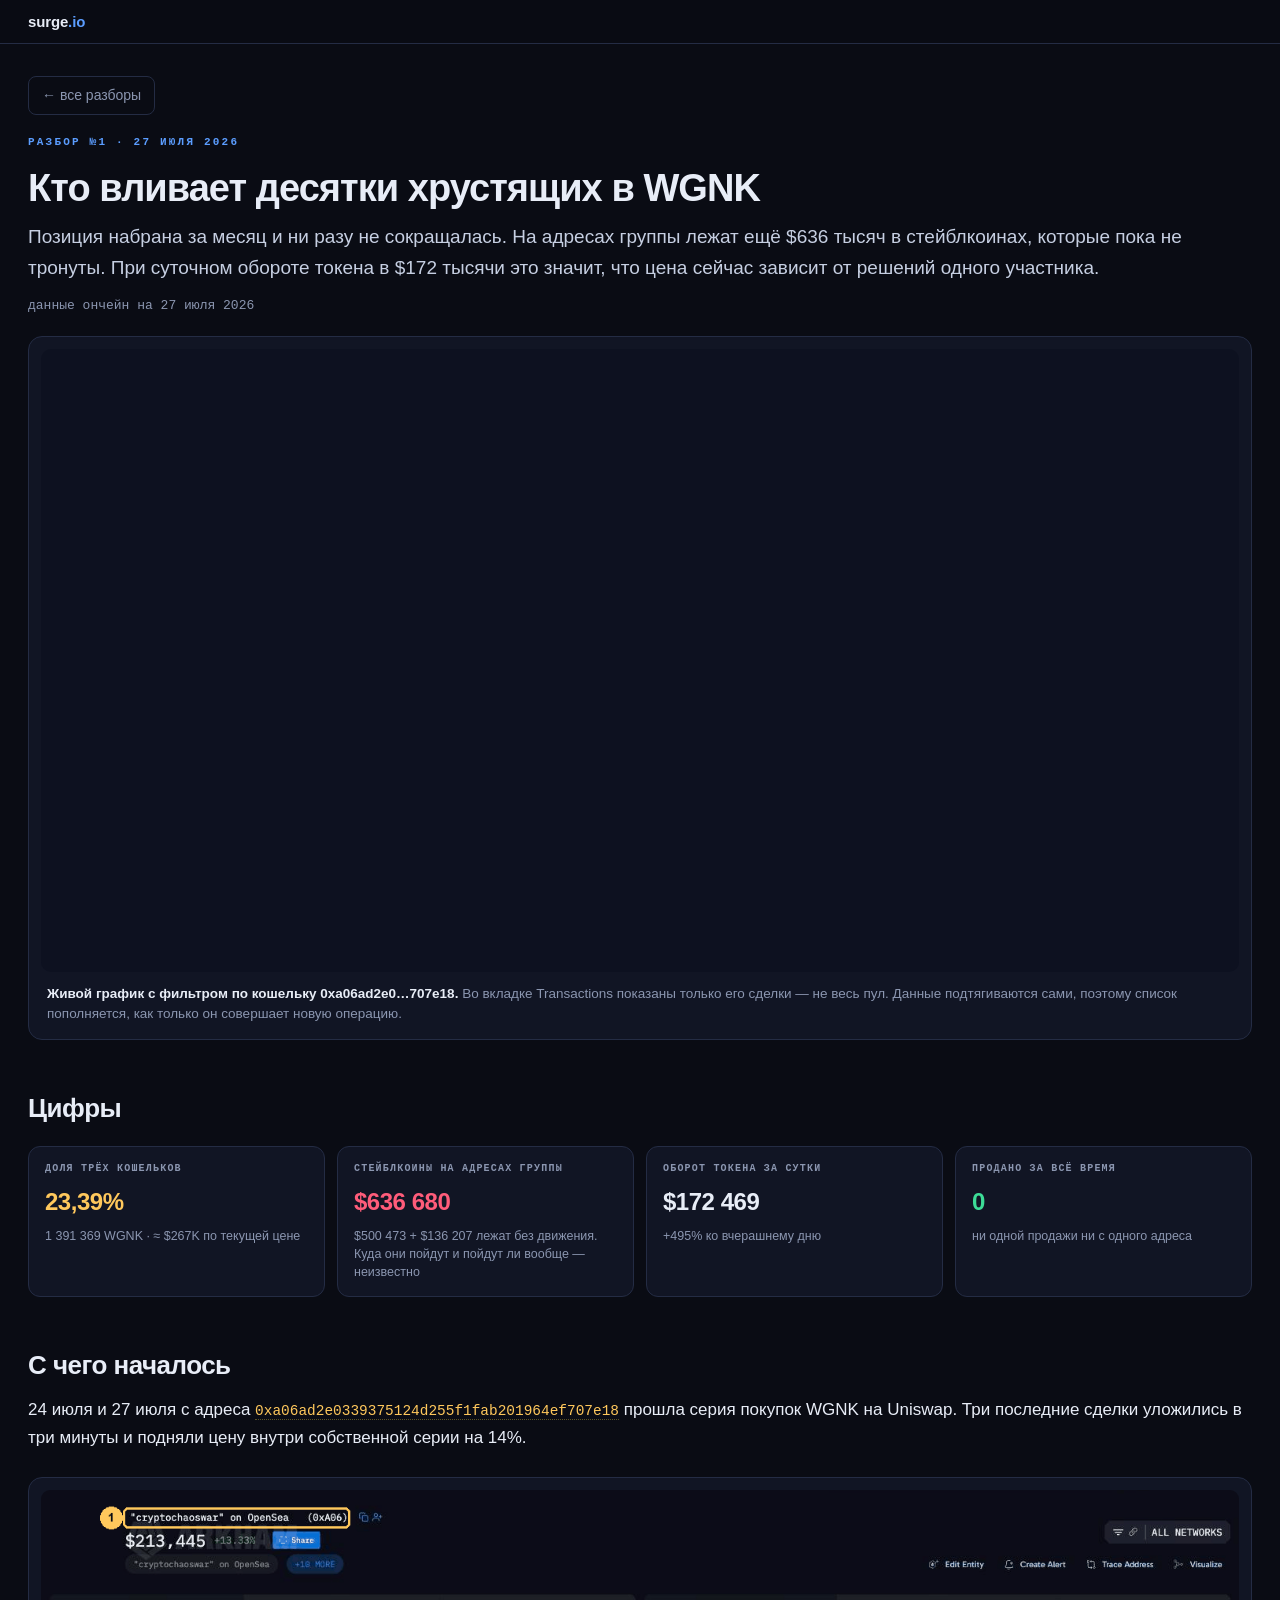
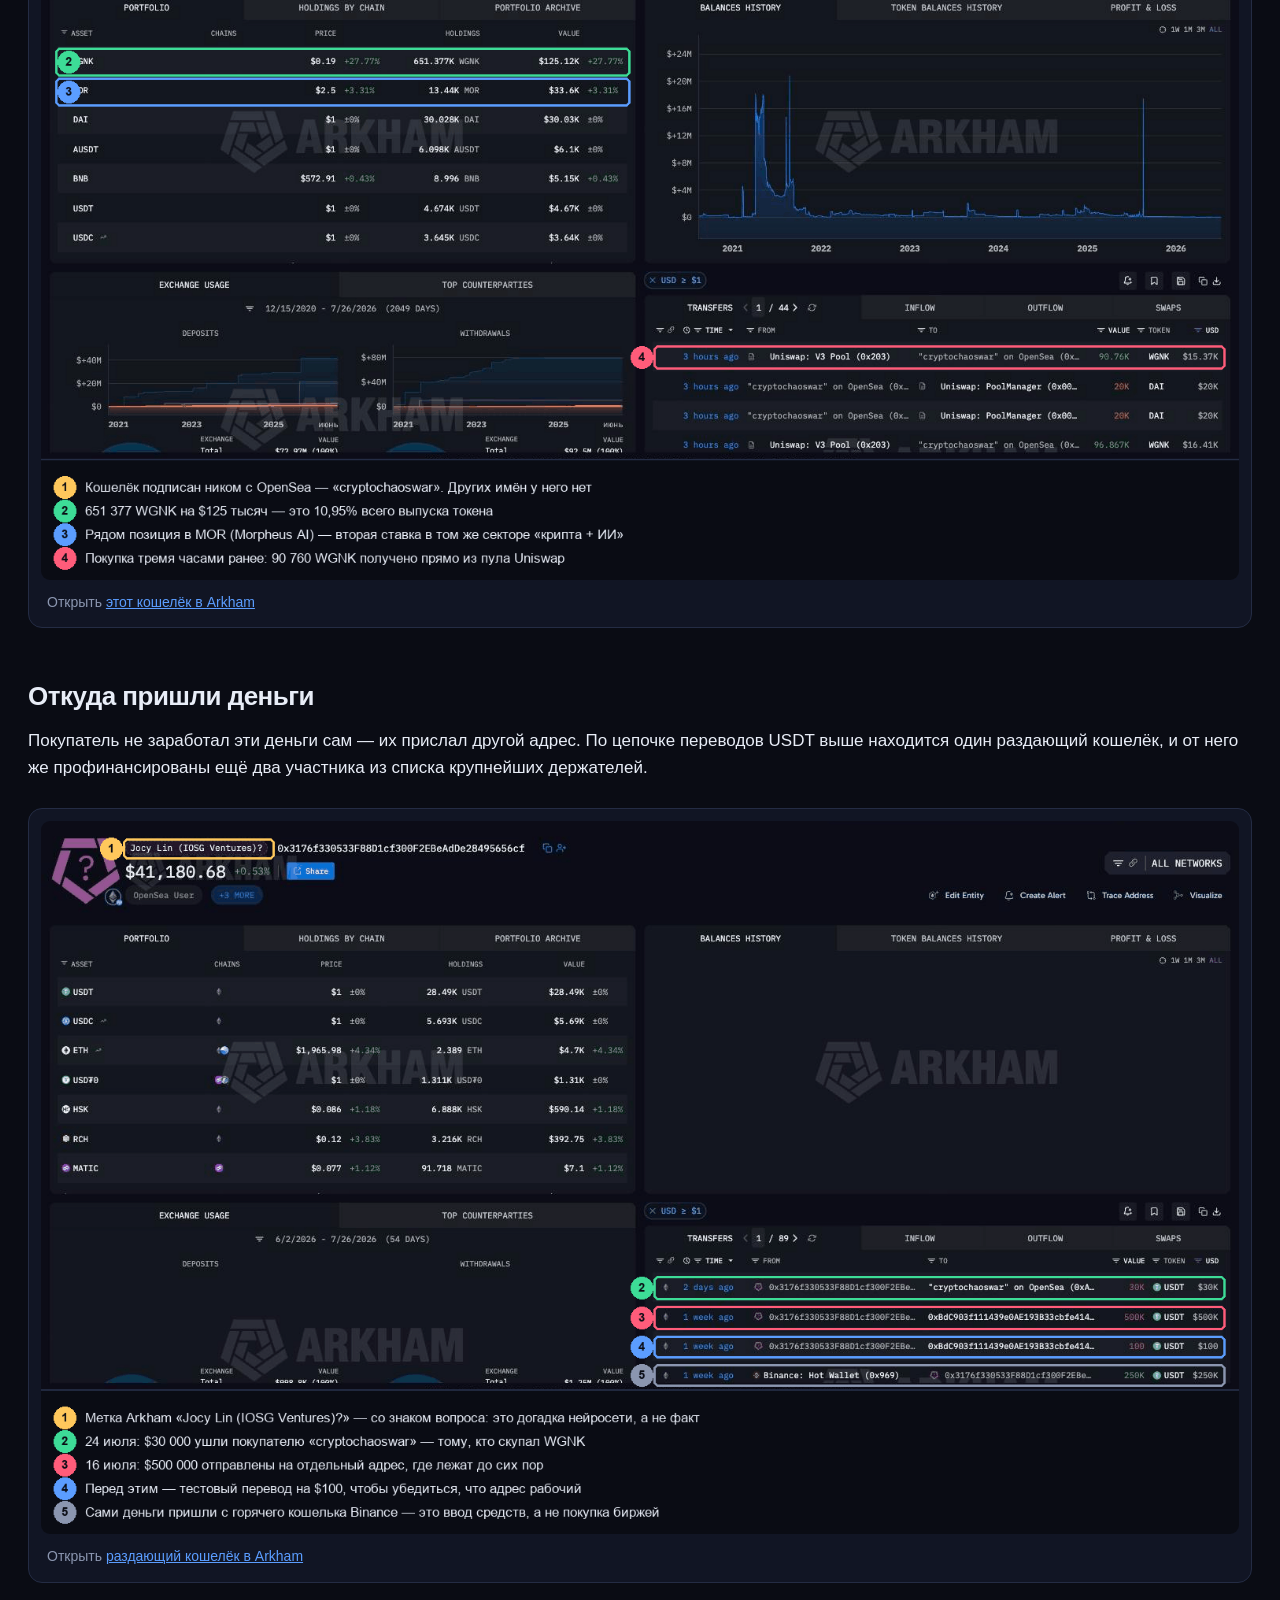
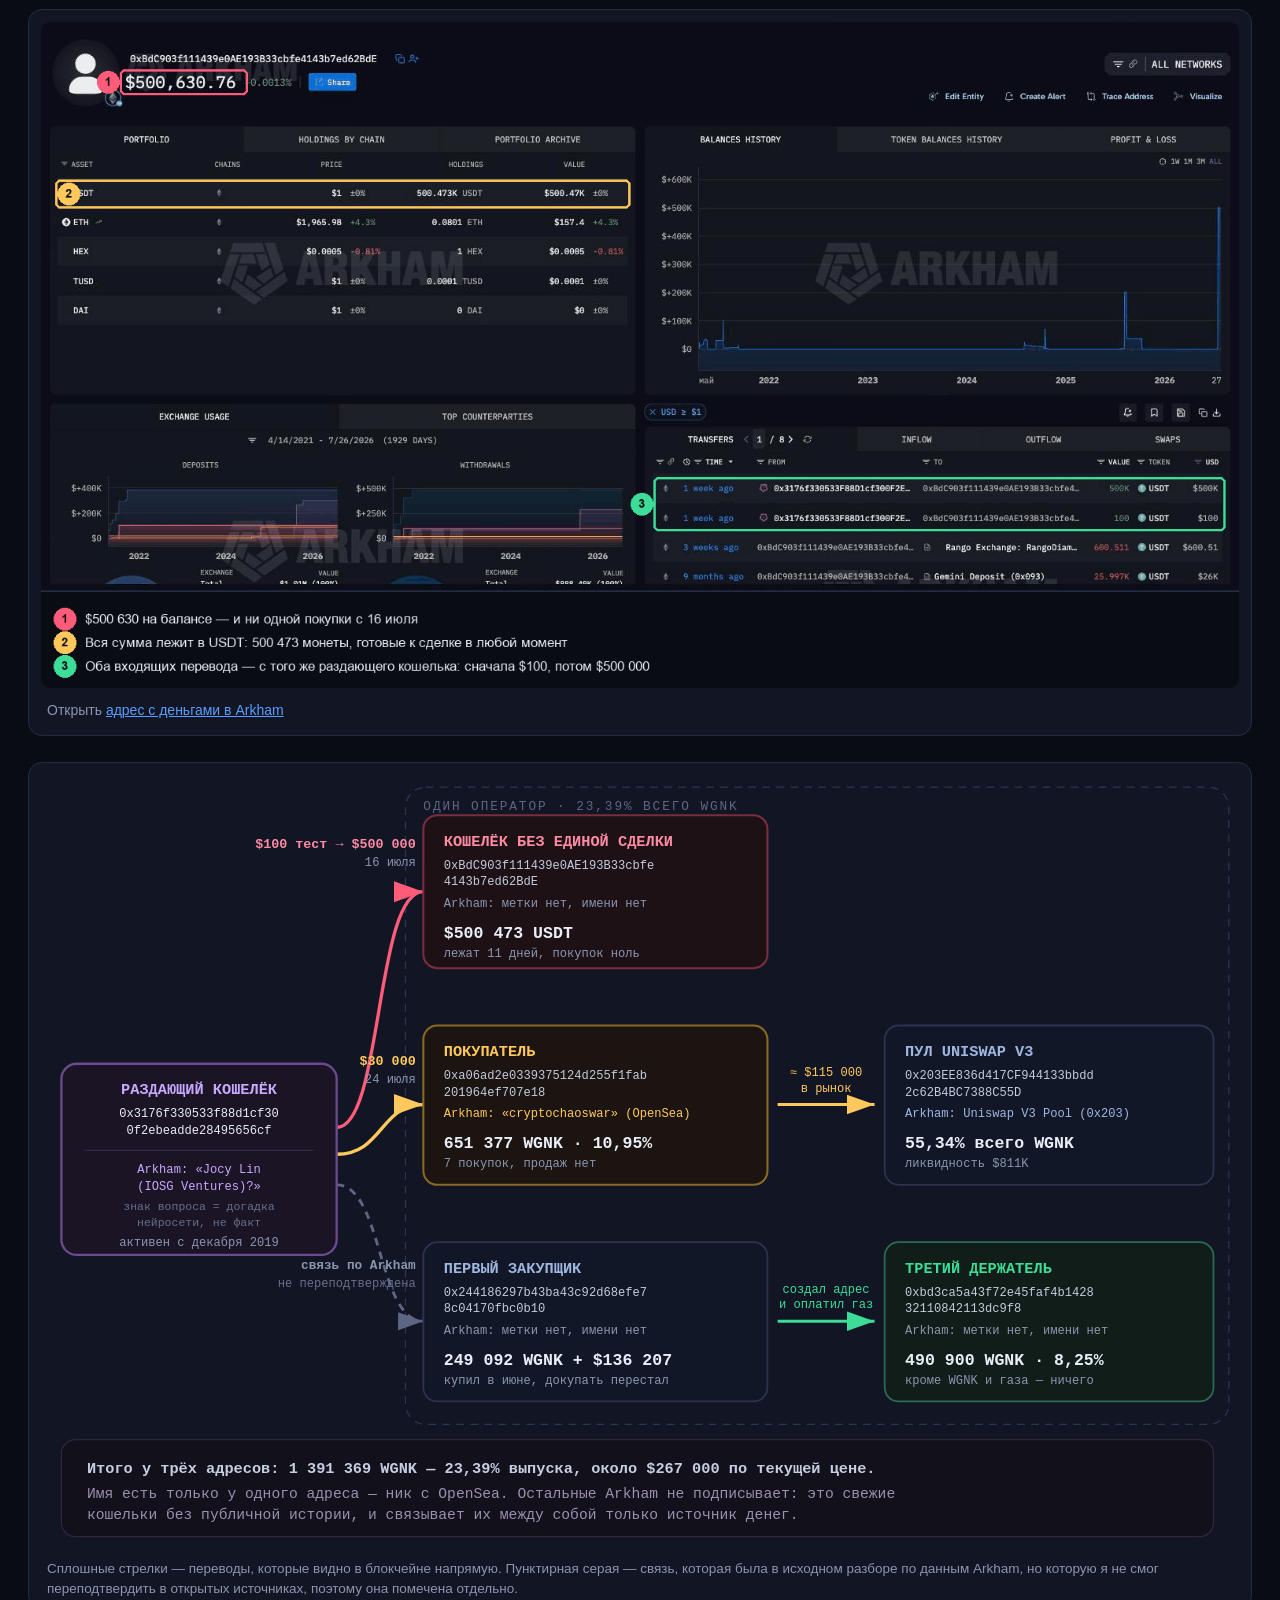
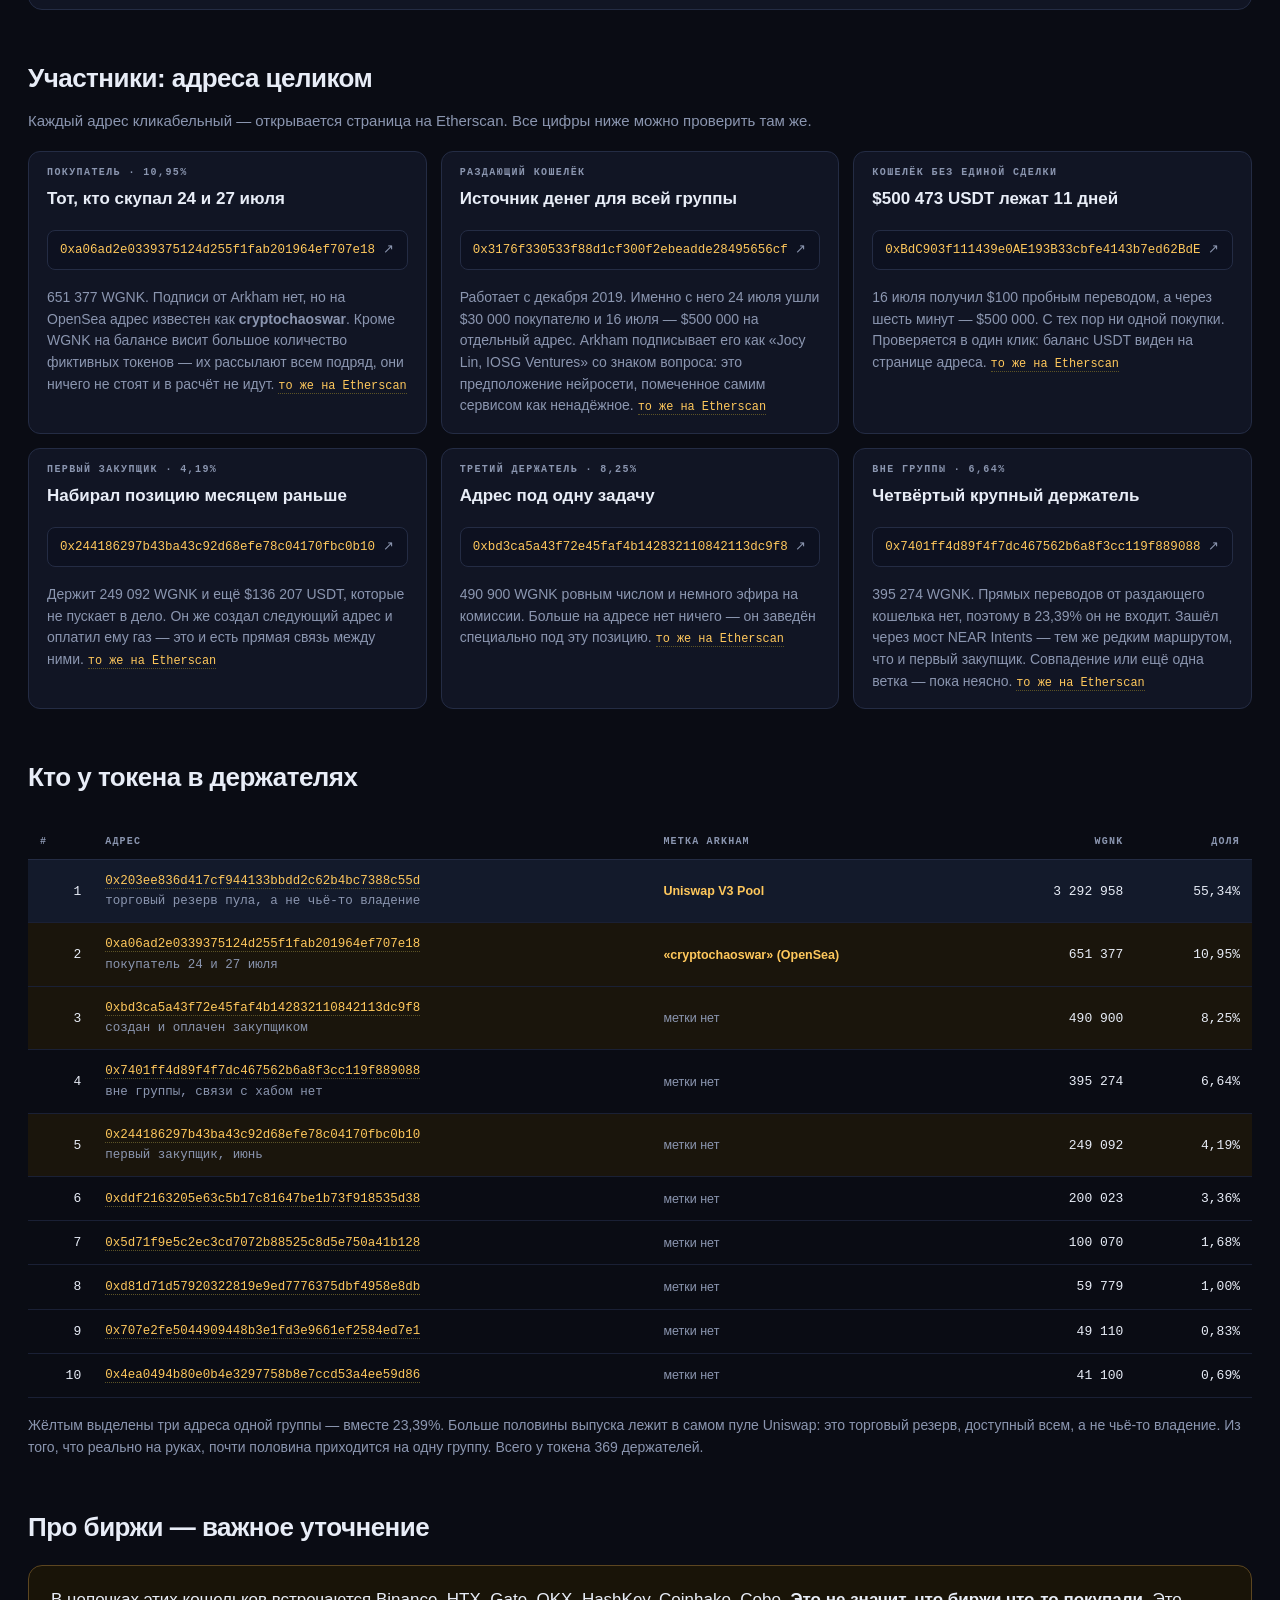
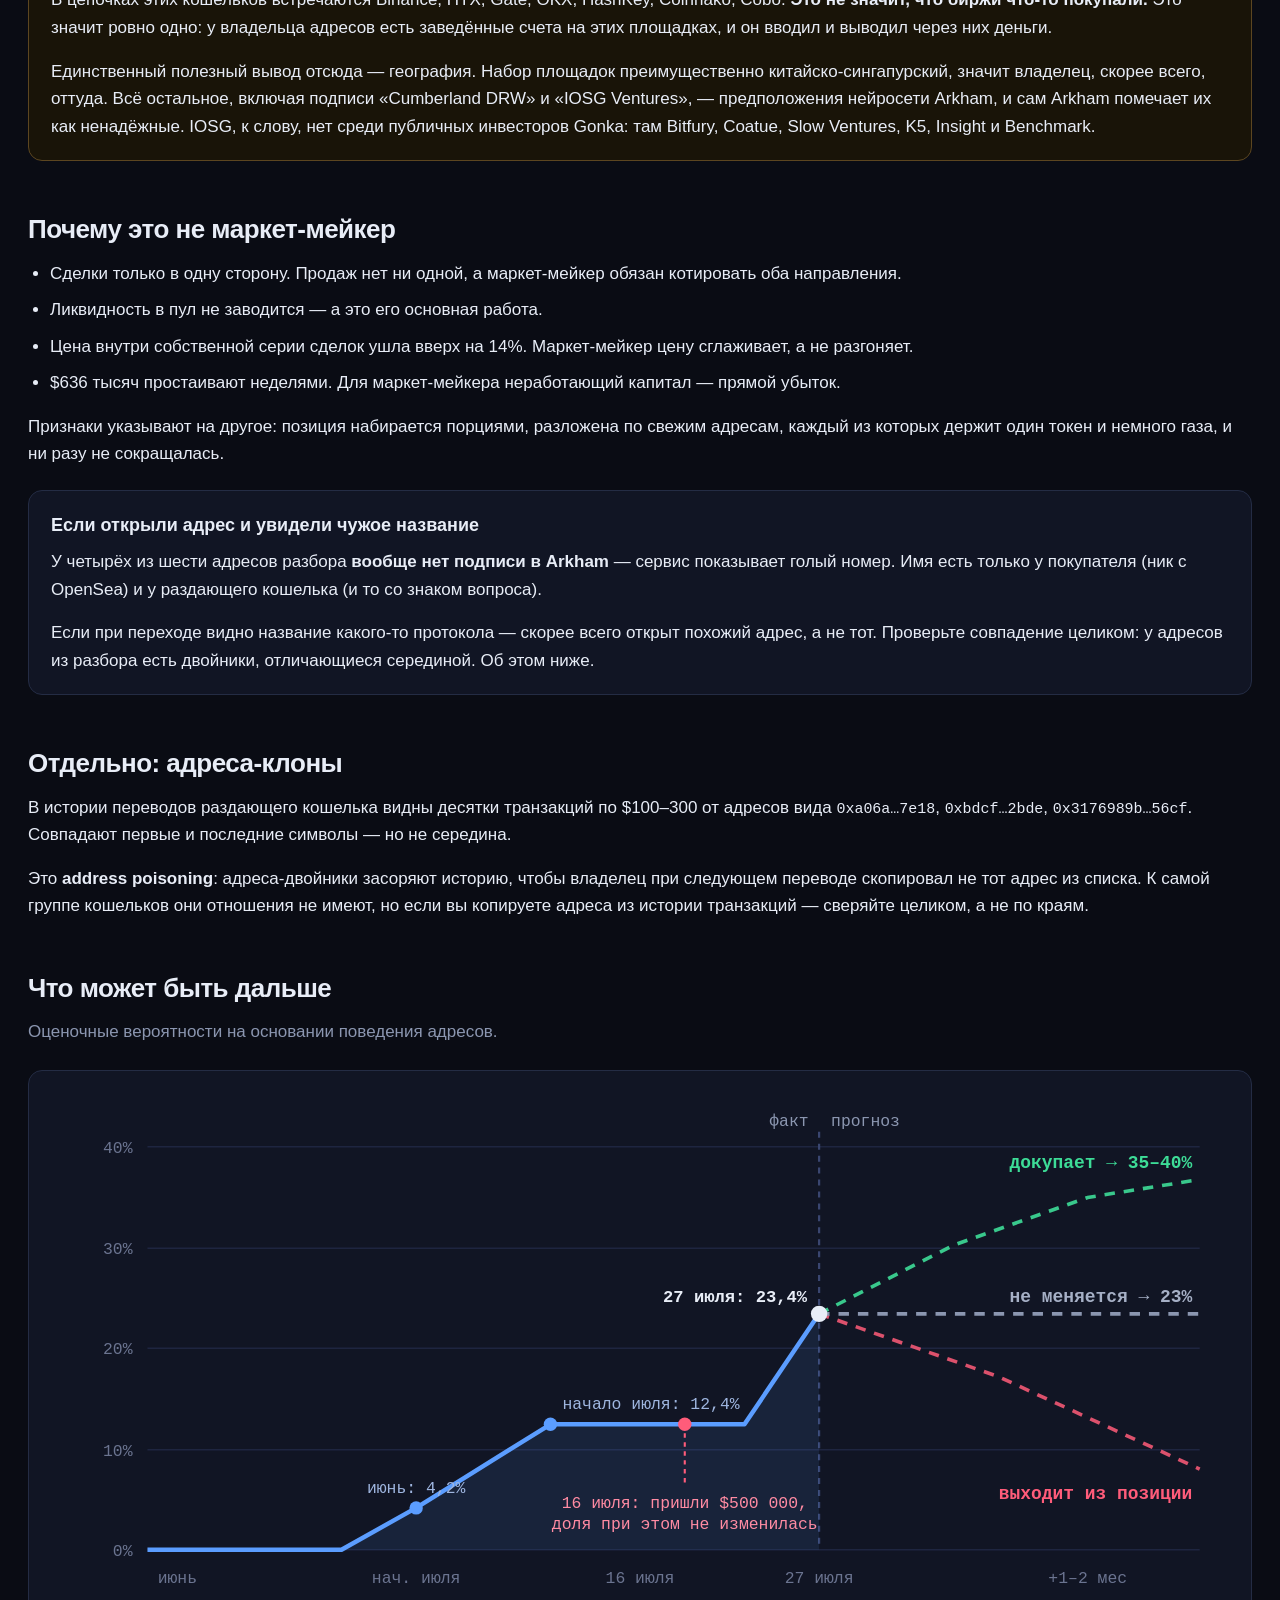
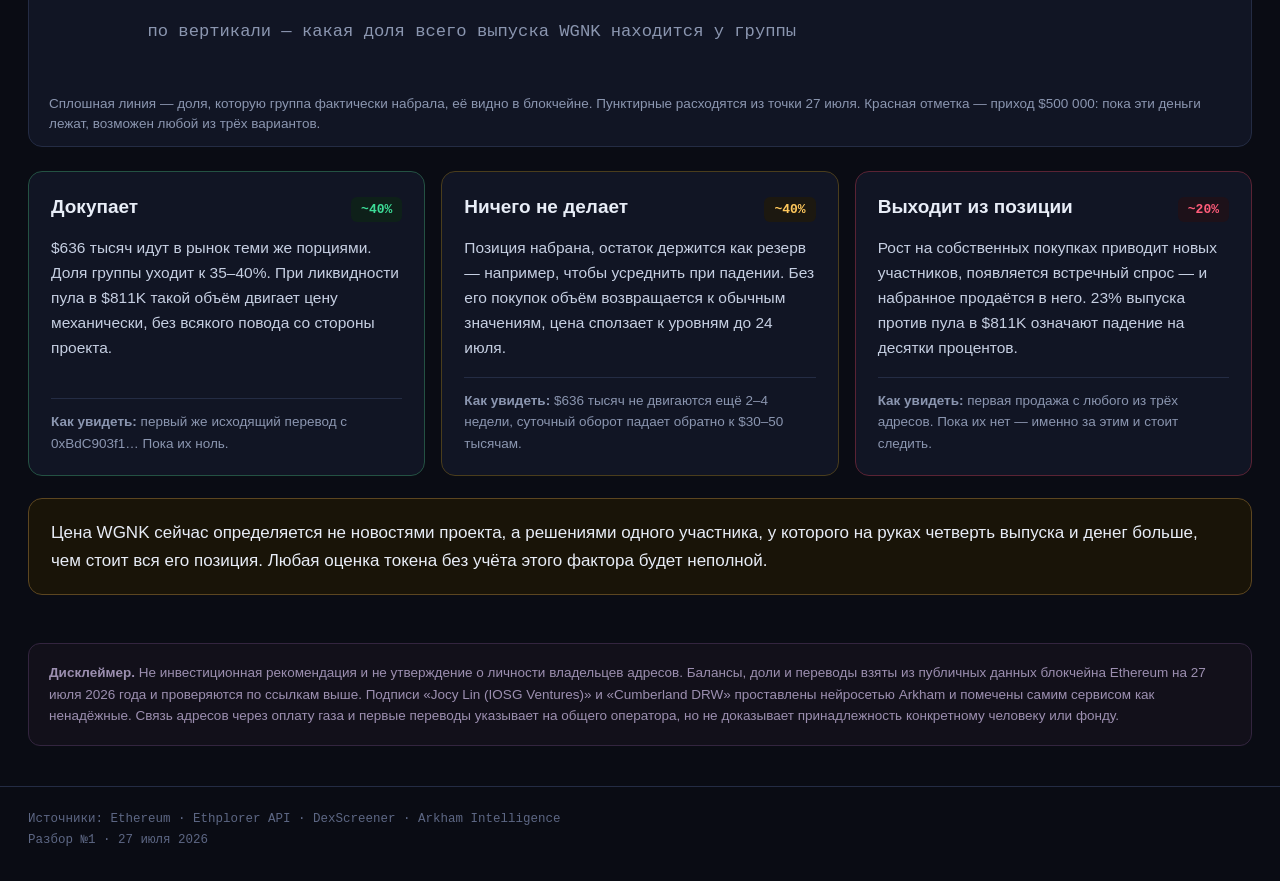
==== commit ed4a91d4: "новый заголовок, сценарии и участники в три колонки, таблица топ-холдеров, нейтральная формулировка " ====
--- a/gonka/index.html
+++ b/gonka/index.html
@@ -5,10 +5,10 @@
 <meta name="viewport" content="width=device-width, initial-scale=1">
 <title>Кто скупает Wrapped Gonka — разбор по кошелькам</title>
 <meta name="description" content="Три связанных кошелька держат 23,4% Wrapped Gonka и ещё $636 тысяч в стейблкоинах наготове. Все адреса, суммы и проверка ончейн.">
-<meta property="og:title" content="Кто скупает Wrapped Gonka">
+<meta property="og:title" content="Кто вливает десятки хрустящих в WGNK">
 <meta property="og:description" content="Три связанных кошелька держат 23,4% токена и ещё $636K наготове. Все адреса и суммы проверены ончейн.">
 <meta property="og:type" content="article">
-<link rel="stylesheet" href="../assets/style.css?v=4">
+<link rel="stylesheet" href="../assets/style.css?v=5">
 </head>
 <body>
 
@@ -21,9 +21,9 @@
 <a class="backlink" href="../">← все разборы</a>
 
 <div class="kicker">Разбор №1 · 27 июля 2026</div>
-<h1>Три кошелька одного хозяина держат 23% Wrapped Gonka</h1>
-<p class="lead">Позиция набрана за месяц и ни разу не сокращалась. Рядом лежат ещё $636 тысяч
-в стейблкоинах, которые не тронуты. При суточном обороте токена в $172 тысячи это значит,
+<h1>Кто вливает десятки хрустящих в WGNK</h1>
+<p class="lead">Позиция набрана за месяц и ни разу не сокращалась. На адресах группы лежат ещё $636 тысяч
+в стейблкоинах, которые пока не тронуты. При суточном обороте токена в $172 тысячи это значит,
 что цена сейчас зависит от решений одного участника.</p>
 <div class="date">данные ончейн на 27 июля 2026</div>
 
@@ -41,8 +41,8 @@
 <div class="stats">
   <div class="stat"><div class="l">Доля трёх кошельков</div><div class="v mid">23,39%</div>
     <div class="n">1 391 369 WGNK · ≈ $267K по текущей цене</div></div>
-  <div class="stat"><div class="l">Стейблкоины наготове</div><div class="v down">$636 680</div>
-    <div class="n">$500 473 + $136 207, ни один не потрачен</div></div>
+  <div class="stat"><div class="l">Стейблкоины на адресах группы</div><div class="v down">$636 680</div>
+    <div class="n">$500 473 + $136 207 лежат без движения. Куда они пойдут и пойдут ли вообще — неизвестно</div></div>
   <div class="stat"><div class="l">Оборот токена за сутки</div><div class="v">$172 469</div>
     <div class="n">+495% ко вчерашнему дню</div></div>
   <div class="stat"><div class="l">Продано за всё время</div><div class="v up">0</div>
@@ -174,6 +174,7 @@
 <h2>Участники: адреса целиком</h2>
 <p class="dim" style="font-size:15px">Каждый адрес кликабельный — открывается страница на Etherscan.
 Все цифры ниже можно проверить там же.</p>
+<div class="who-grid">
 
 <div class="who">
   <div class="role">Покупатель · 10,95%</div>
@@ -226,47 +227,50 @@
   Совпадение или ещё одна ветка — пока неясно. <a class="ml" href="https://etherscan.io/address/0x7401ff4d89f4f7dc467562b6a8f3cc119f889088">то же на Etherscan</a></div>
 </div>
 
+</div>
+
 <h2>Кто у токена в держателях</h2>
-<div class="chart">
-<svg viewBox="0 0 800 320" xmlns="http://www.w3.org/2000/svg" font-family="ui-monospace,Menlo,monospace">
-  <g font-size="12" fill="#c3cbdd">
-    <text x="0" y="34">пул Uniswap</text>
-    <rect x="220" y="20" width="461" height="22" rx="4" fill="#3b4a6e"/>
-    <text x="691" y="36" fill="#e8edf7" font-size="12" font-weight="700">55,34%</text>
-
-    <text x="0" y="84" fill="#ffc85c" font-weight="700">три кошелька</text>
-    <rect x="220" y="70" width="195" height="22" rx="4" fill="url(#gr)"/>
-    <text x="425" y="86" fill="#ffc85c" font-size="12" font-weight="700">23,39%</text>
-
-    <text x="14" y="122" font-size="11" fill="#8b96b0">└ 0xa06ad2e0…</text>
-    <rect x="220" y="110" width="91" height="14" rx="3" fill="#c9962f"/>
-    <text x="321" y="121" font-size="11" fill="#8b96b0">10,95%</text>
-
-    <text x="14" y="150" font-size="11" fill="#8b96b0">└ 0xbd3ca5a4…</text>
-    <rect x="220" y="138" width="69" height="14" rx="3" fill="#c9962f"/>
-    <text x="299" y="149" font-size="11" fill="#8b96b0">8,25%</text>
-
-    <text x="14" y="178" font-size="11" fill="#8b96b0">└ 0x24418629…</text>
-    <rect x="220" y="166" width="35" height="14" rx="3" fill="#c9962f"/>
-    <text x="265" y="177" font-size="11" fill="#8b96b0">4,19%</text>
-
-    <text x="0" y="216">0x7401ff4d… (вне группы)</text>
-    <rect x="220" y="202" width="55" height="22" rx="4" fill="#5b9dff"/>
-    <text x="285" y="218" fill="#9fb6e0" font-size="12" font-weight="700">6,64%</text>
-
-    <text x="0" y="262">все остальные 365 адресов</text>
-    <rect x="220" y="248" width="122" height="22" rx="4" fill="#3a4256"/>
-    <text x="352" y="264" fill="#8b96b0" font-size="12" font-weight="700">14,63%</text>
-  </g>
-  <defs><linearGradient id="gr" x1="0" y1="0" x2="1" y2="0">
-    <stop offset="0" stop-color="#ffc85c"/><stop offset="1" stop-color="#ff7a3c"/></linearGradient></defs>
-  <line x1="220" y1="290" x2="681" y2="290" stroke="#242c44"/>
-  <text x="220" y="308" fill="#66708c" font-size="11">0%</text>
-  <text x="681" y="308" fill="#66708c" font-size="11" text-anchor="end">55%</text>
-</svg>
-<div class="cap">Больше половины выпуска лежит в самом пуле Uniswap — это торговый резерв, а не чьё-то
-владение. Из того, что реально на руках, почти половина приходится на одну группу адресов.</div>
-</div>
+<div class="tscroll">
+<table class="holders">
+<thead><tr><th>#</th><th>Адрес</th><th>Метка Arkham</th><th style="text-align:right">WGNK</th><th style="text-align:right">Доля</th></tr></thead>
+<tbody>
+<tr class="pool"><td class="n">1</td>
+  <td class="a"><a href="https://intel.arkm.com/explorer/address/0x203ee836d417cf944133bbdd2c62b4bc7388c55d">0x203ee836d417cf944133bbdd2c62b4bc7388c55d</a><div class="lb">торговый резерв пула, а не чьё-то владение</div></td>
+  <td class="lb"><b>Uniswap V3 Pool</b></td><td class="n">3 292 958</td><td class="n">55,34%</td></tr>
+<tr class="grp"><td class="n">2</td>
+  <td class="a"><a href="https://intel.arkm.com/explorer/address/0xa06ad2e0339375124d255f1fab201964ef707e18">0xa06ad2e0339375124d255f1fab201964ef707e18</a><div class="lb">покупатель 24 и 27 июля</div></td>
+  <td class="lb"><b>«cryptochaoswar» (OpenSea)</b></td><td class="n">651 377</td><td class="n">10,95%</td></tr>
+<tr class="grp"><td class="n">3</td>
+  <td class="a"><a href="https://intel.arkm.com/explorer/address/0xbd3ca5a43f72e45faf4b142832110842113dc9f8">0xbd3ca5a43f72e45faf4b142832110842113dc9f8</a><div class="lb">создан и оплачен закупщиком</div></td>
+  <td class="lb">метки нет</td><td class="n">490 900</td><td class="n">8,25%</td></tr>
+<tr class=""><td class="n">4</td>
+  <td class="a"><a href="https://intel.arkm.com/explorer/address/0x7401ff4d89f4f7dc467562b6a8f3cc119f889088">0x7401ff4d89f4f7dc467562b6a8f3cc119f889088</a><div class="lb">вне группы, связи с хабом нет</div></td>
+  <td class="lb">метки нет</td><td class="n">395 274</td><td class="n">6,64%</td></tr>
+<tr class="grp"><td class="n">5</td>
+  <td class="a"><a href="https://intel.arkm.com/explorer/address/0x244186297b43ba43c92d68efe78c04170fbc0b10">0x244186297b43ba43c92d68efe78c04170fbc0b10</a><div class="lb">первый закупщик, июнь</div></td>
+  <td class="lb">метки нет</td><td class="n">249 092</td><td class="n">4,19%</td></tr>
+<tr class=""><td class="n">6</td>
+  <td class="a"><a href="https://intel.arkm.com/explorer/address/0xddf2163205e63c5b17c81647be1b73f918535d38">0xddf2163205e63c5b17c81647be1b73f918535d38</a></td>
+  <td class="lb">метки нет</td><td class="n">200 023</td><td class="n">3,36%</td></tr>
+<tr class=""><td class="n">7</td>
+  <td class="a"><a href="https://intel.arkm.com/explorer/address/0x5d71f9e5c2ec3cd7072b88525c8d5e750a41b128">0x5d71f9e5c2ec3cd7072b88525c8d5e750a41b128</a></td>
+  <td class="lb">метки нет</td><td class="n">100 070</td><td class="n">1,68%</td></tr>
+<tr class=""><td class="n">8</td>
+  <td class="a"><a href="https://intel.arkm.com/explorer/address/0xd81d71d57920322819e9ed7776375dbf4958e8db">0xd81d71d57920322819e9ed7776375dbf4958e8db</a></td>
+  <td class="lb">метки нет</td><td class="n">59 779</td><td class="n">1,00%</td></tr>
+<tr class=""><td class="n">9</td>
+  <td class="a"><a href="https://intel.arkm.com/explorer/address/0x707e2fe5044909448b3e1fd3e9661ef2584ed7e1">0x707e2fe5044909448b3e1fd3e9661ef2584ed7e1</a></td>
+  <td class="lb">метки нет</td><td class="n">49 110</td><td class="n">0,83%</td></tr>
+<tr class=""><td class="n">10</td>
+  <td class="a"><a href="https://intel.arkm.com/explorer/address/0x4ea0494b80e0b4e3297758b8e7ccd53a4ee59d86">0x4ea0494b80e0b4e3297758b8e7ccd53a4ee59d86</a></td>
+  <td class="lb">метки нет</td><td class="n">41 100</td><td class="n">0,69%</td></tr>
+</tbody>
+</table>
+</div>
+<p class="dim" style="font-size:14px">Жёлтым выделены три адреса одной группы — вместе 23,39%.
+Больше половины выпуска лежит в самом пуле Uniswap: это торговый резерв, доступный всем,
+а не чьё-то владение. Из того, что реально на руках, почти половина приходится на одну группу.
+Всего у токена 369 держателей.</p>
 
 <h2>Про биржи — важное уточнение</h2>
 <div class="box warn">
@@ -339,7 +343,7 @@
 
   <text x="250" y="272" fill="#9fb6e0" font-size="11" text-anchor="middle">июнь: 4,2%</text>
   <text x="348" y="216" fill="#9fb6e0" font-size="11">начало июля: 12,4%</text>
-  <text x="512" y="144" fill="#e8edf7" font-size="11.5" font-weight="700" text-anchor="end">сегодня: 23,4%</text>
+  <text x="512" y="144" fill="#e8edf7" font-size="11.5" font-weight="700" text-anchor="end">27 июля: 23,4%</text>
 
   <line x1="430" y1="226" x2="430" y2="266" stroke="#ff5c7a" stroke-width="1.4" stroke-dasharray="3 3"/>
   <circle cx="430" cy="226" r="4.5" fill="#ff5c7a"/>
@@ -352,19 +356,20 @@
 
   <g fill="#6b7490" font-size="11" text-anchor="middle">
     <text x="90" y="332">июнь</text><text x="250" y="332">нач. июля</text>
-    <text x="400" y="332">16 июля</text><text x="520" y="332">сегодня</text><text x="700" y="332">+1–2 мес</text>
+    <text x="400" y="332">16 июля</text><text x="520" y="332">27 июля</text><text x="700" y="332">+1–2 мес</text>
   </g>
   <text x="70" y="368" fill="#8b96b0" font-size="11.5">по вертикали — какая доля всего выпуска WGNK находится у группы</text>
 </svg>
 <div class="cap">Сплошная линия — доля, которую группа фактически набрала, её видно в блокчейне.
-Пунктирные расходятся из сегодняшней точки. Красная отметка — приход $500 000: пока эти
+Пунктирные расходятся из точки 27 июля. Красная отметка — приход $500 000: пока эти
 деньги лежат, возможен любой из трёх вариантов.</div>
 </div>
 
+<div class="sc-grid">
 <div class="sc a">
   <div class="sc-h"><h3>Докупает</h3><span class="sc-p">~40%</span></div>
   <p>$636 тысяч идут в рынок теми же порциями. Доля группы уходит к 35–40%. При ликвидности
-  пула в $825K такой объём двигает цену механически, без всякого повода со стороны проекта.</p>
+  пула в $811K такой объём двигает цену механически, без всякого повода со стороны проекта.</p>
   <div class="sig"><b>Как увидеть:</b> первый же исходящий перевод с 0xBdC903f1… Пока их ноль.</div>
 </div>
 
@@ -379,10 +384,11 @@
 <div class="sc c">
   <div class="sc-h"><h3>Выходит из позиции</h3><span class="sc-p">~20%</span></div>
   <p>Рост на собственных покупках приводит новых участников, появляется встречный спрос —
-  и набранное продаётся в него. 23% выпуска против пула в $825K означают падение
+  и набранное продаётся в него. 23% выпуска против пула в $811K означают падение
   на десятки процентов.</p>
   <div class="sig"><b>Как увидеть:</b> первая продажа с любого из трёх адресов. Пока их нет —
   именно за этим и стоит следить.</div>
+</div>
 </div>
 
 <div class="box warn">
@@ -390,18 +396,6 @@
 участника, у которого на руках четверть выпуска и денег больше, чем стоит вся его позиция.
 Любая оценка токена без учёта этого фактора будет неполной.</p>
 </div>
-
-<h2>Что осталось непроверенным</h2>
-<ul>
-<li>Суммы покупок первого закупщика в июне. В исходном разборе фигурировали $475 788,
-но по остаткам на адресах эта цифра не сходится — подтвердить её я не смог.</li>
-<li>Прямая связь раздающего кошелька с первым закупщиком: в Arkham она есть,
-в открытых источниках я её не переподтвердил.</li>
-<li><b>Проверено и закрыто:</b> <a class="ml" href="https://intel.arkm.com/explorer/address/0x9813e9d3C95A30C51e6d449870C09a64B9FaDe82">0x9813e9d3C95A30C51e6d449870C09a64B9FaDe82</a> —
-адрес пустой, на балансе $10. Второй позиции там нет.</li>
-<li>Настоящий владелец. Подпись «Jocy Lin, IOSG» можно оспорить или подтвердить
-через форму Arkham — этого не делалось.</li>
-</ul>
 
 <div class="disc">
 <b>Дисклеймер.</b> Не инвестиционная рекомендация и не утверждение о личности владельцев адресов.
--- a/assets/style.css
+++ b/assets/style.css
@@ -61,9 +61,13 @@
   border-bottom:1px dotted #5c5326;word-break:break-all}
 a.ml:hover{color:#ffe0a0}
 
-/* блок адреса с ролью */
+/* блок адреса с ролью — три в ряд */
+.who-grid{display:grid;grid-template-columns:repeat(3,1fr);gap:14px;margin:18px 0}
+@media(max-width:1000px){.who-grid{grid-template-columns:repeat(2,1fr)}}
+@media(max-width:680px){.who-grid{grid-template-columns:1fr}}
 .who{background:var(--panel);border:1px solid var(--line);border-radius:12px;
-  padding:16px 18px;margin:14px 0}
+  padding:16px 18px;display:flex;flex-direction:column}
+.who .meta{margin-top:auto}
 .who .role{font:600 10px/1 var(--mono);letter-spacing:.14em;text-transform:uppercase;color:var(--dim)}
 .who .nm{font-size:17px;font-weight:650;margin:7px 0 9px}
 .who .meta{font-size:14px;color:var(--dim);margin-top:9px;line-height:1.55}
@@ -104,17 +108,20 @@
 .tl-t{font:600 11.5px/1 var(--mono);color:var(--dim);letter-spacing:.06em}
 .tl-b{margin-top:6px;font-size:16px}
 
-/* сценарии */
+/* сценарии — три в ряд */
+.sc-grid{display:grid;grid-template-columns:repeat(3,1fr);gap:16px;margin:20px 0}
+@media(max-width:900px){.sc-grid{grid-template-columns:1fr}}
 .sc{background:var(--panel);border:1px solid var(--line);border-radius:14px;
-  padding:20px 22px;margin:16px 0}
+  padding:20px 22px;display:flex;flex-direction:column}
+.sc .sig{margin-top:auto}
 .sc-h{display:flex;align-items:baseline;justify-content:space-between;gap:14px;flex-wrap:wrap}
 .sc-h h3{margin:0;font-size:19px}
 .sc-p{font:700 13px/1 var(--mono);padding:6px 10px;border-radius:6px;white-space:nowrap}
 .sc.a{border-color:#245243}.sc.a .sc-p{color:var(--grn);background:#0e2019}
 .sc.b{border-color:#4a3d1c}.sc.b .sc-p{color:var(--yel);background:#1c1810}
 .sc.c{border-color:#5a2334}.sc.c .sc-p{color:var(--red);background:#1d1119}
-.sc p{margin:12px 0 0;font-size:16px;color:#c6cfe2}
-.sc .sig{margin-top:14px;font-size:14px;color:var(--dim);border-top:1px solid var(--line);padding-top:12px}
+.sc p{margin:12px 0 16px;font-size:15.5px;color:#c6cfe2}
+.sc .sig{font-size:13.5px;color:var(--dim);border-top:1px solid var(--line);padding-top:12px}
 
 ul{padding-left:22px;margin:0 0 16px}
 li{margin-bottom:9px}
@@ -174,3 +181,17 @@
 footer{border-top:1px solid var(--line);margin-top:auto;
   font-size:12.5px;color:#5d6784;font-family:var(--mono);line-height:1.7}
 footer .f-in{max-width:1440px;margin:0 auto;padding:22px 28px 30px;width:100%}
+
+/* таблица холдеров */
+.holders{width:100%;border-collapse:collapse;font-size:14px;margin:16px 0}
+.holders th{text-align:left;font:600 10px/1.3 var(--mono);letter-spacing:.12em;color:var(--dim);
+  text-transform:uppercase;padding:11px 12px;border-bottom:1px solid var(--line);white-space:nowrap}
+.holders td{padding:11px 12px;border-bottom:1px solid #1a2035;vertical-align:middle}
+.holders td.a{font-family:var(--mono);font-size:12.5px}
+.holders td.a a{color:var(--yel);text-decoration:none;border-bottom:1px dotted #5c5326}
+.holders td.n{text-align:right;font-family:var(--mono);font-size:13px;white-space:nowrap}
+.holders tr.grp td{background:#1a150c}
+.holders tr.pool td{background:#131a2b}
+.holders .lb{font-size:12.5px;color:var(--dim)}
+.holders .lb b{color:var(--yel);font-weight:600}
+.holders tbody tr:hover td{background:#141b2e}
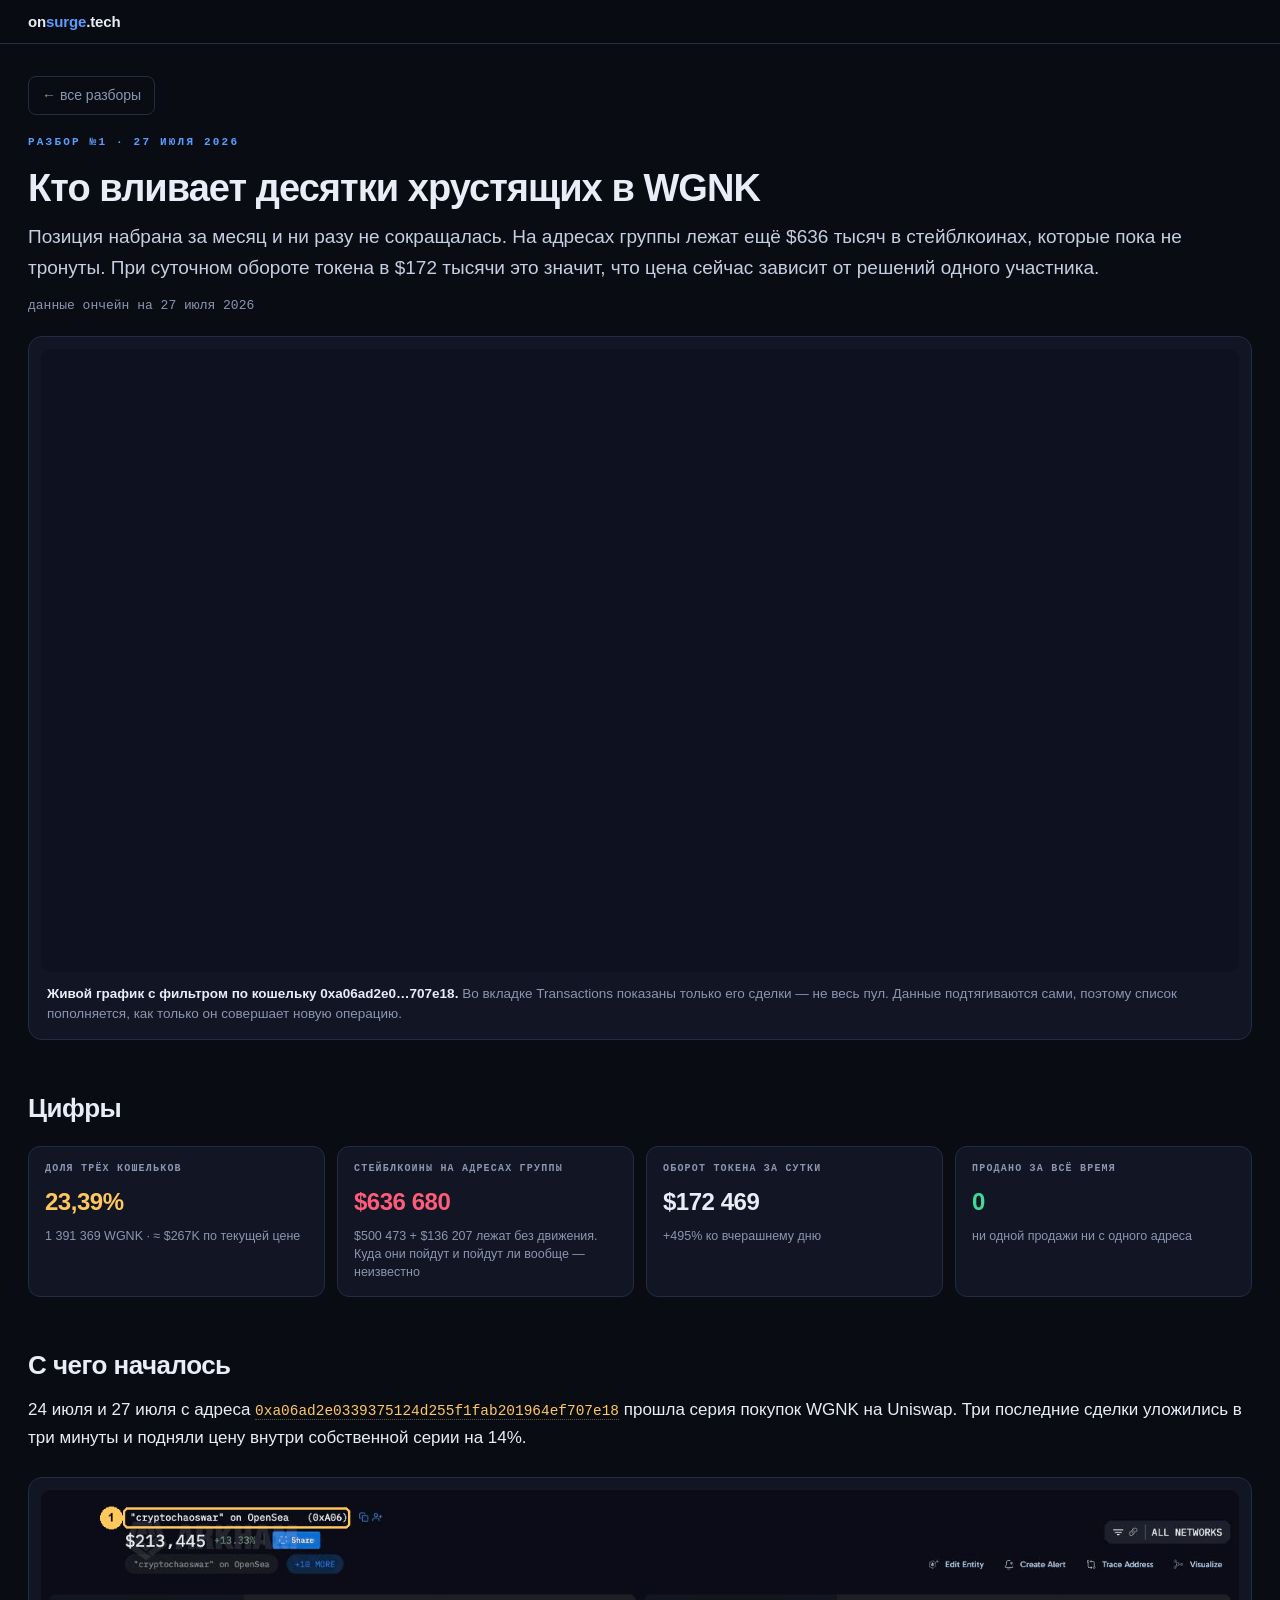
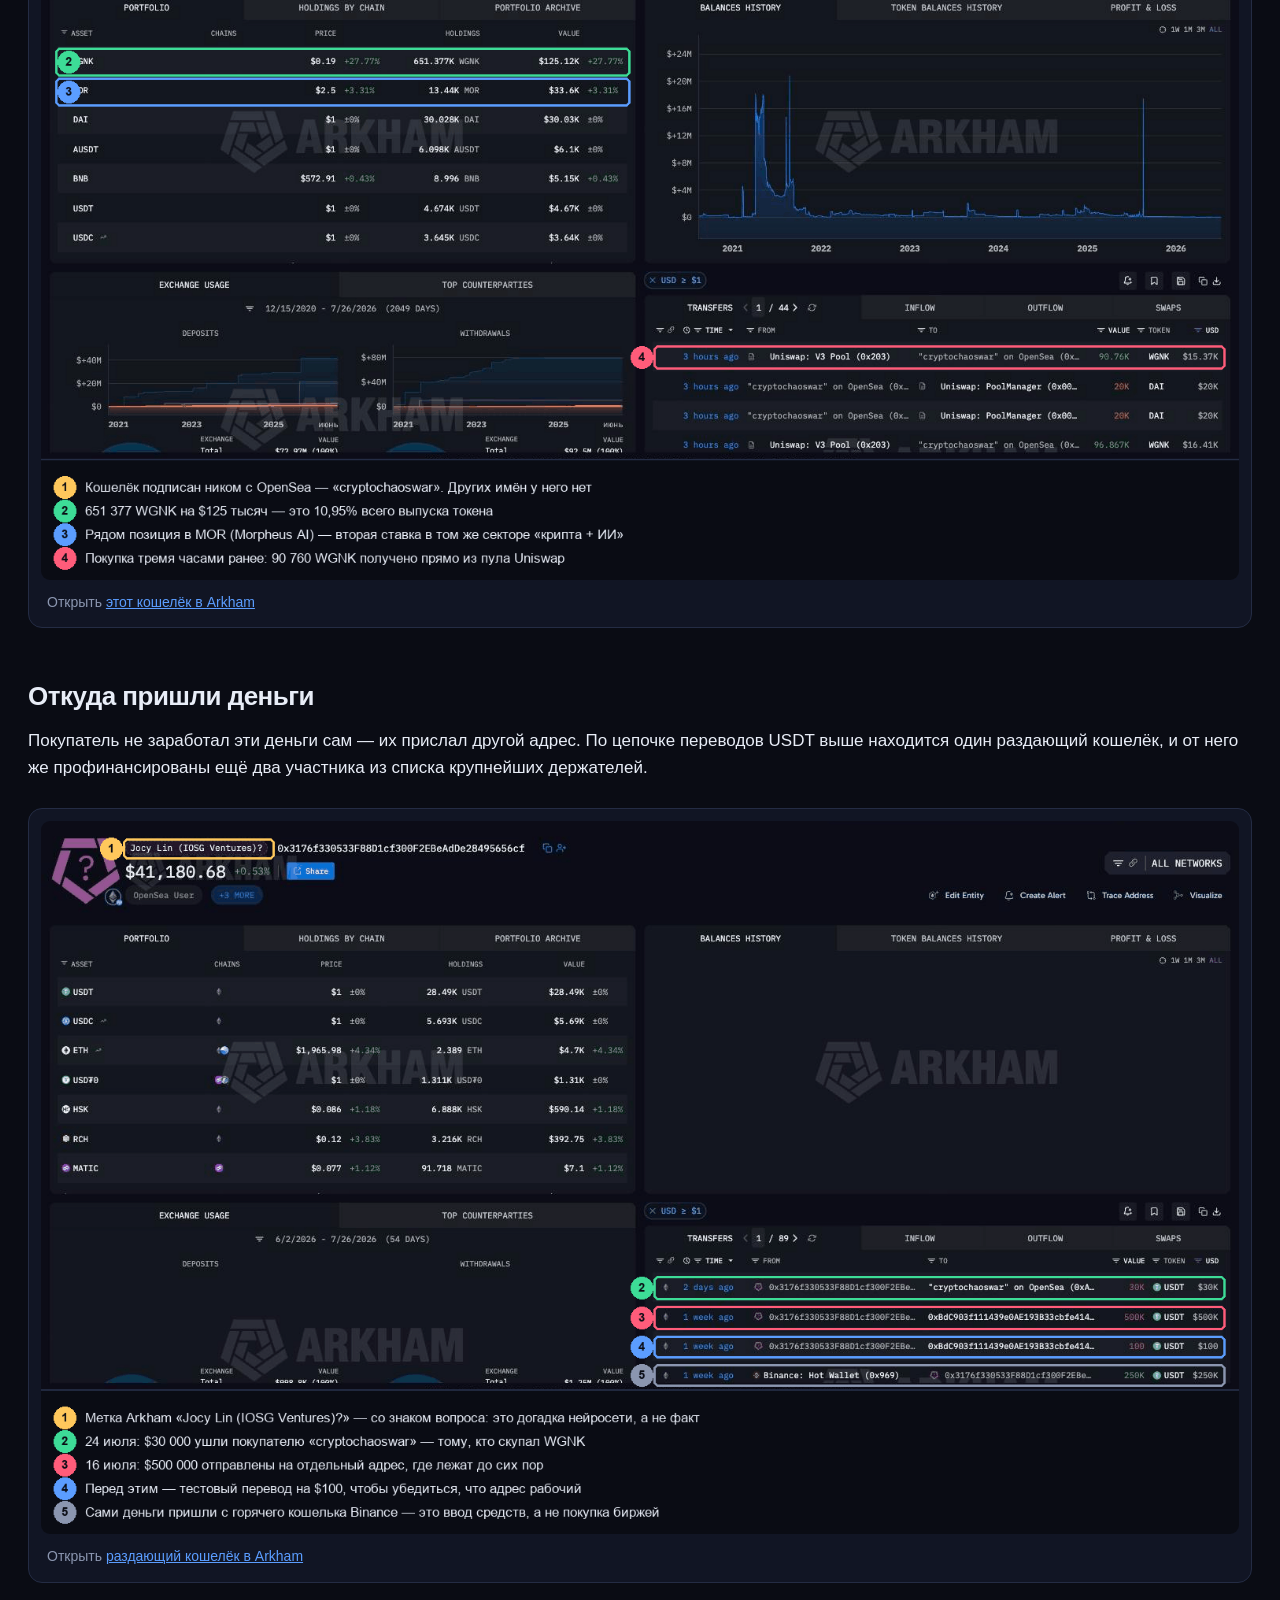
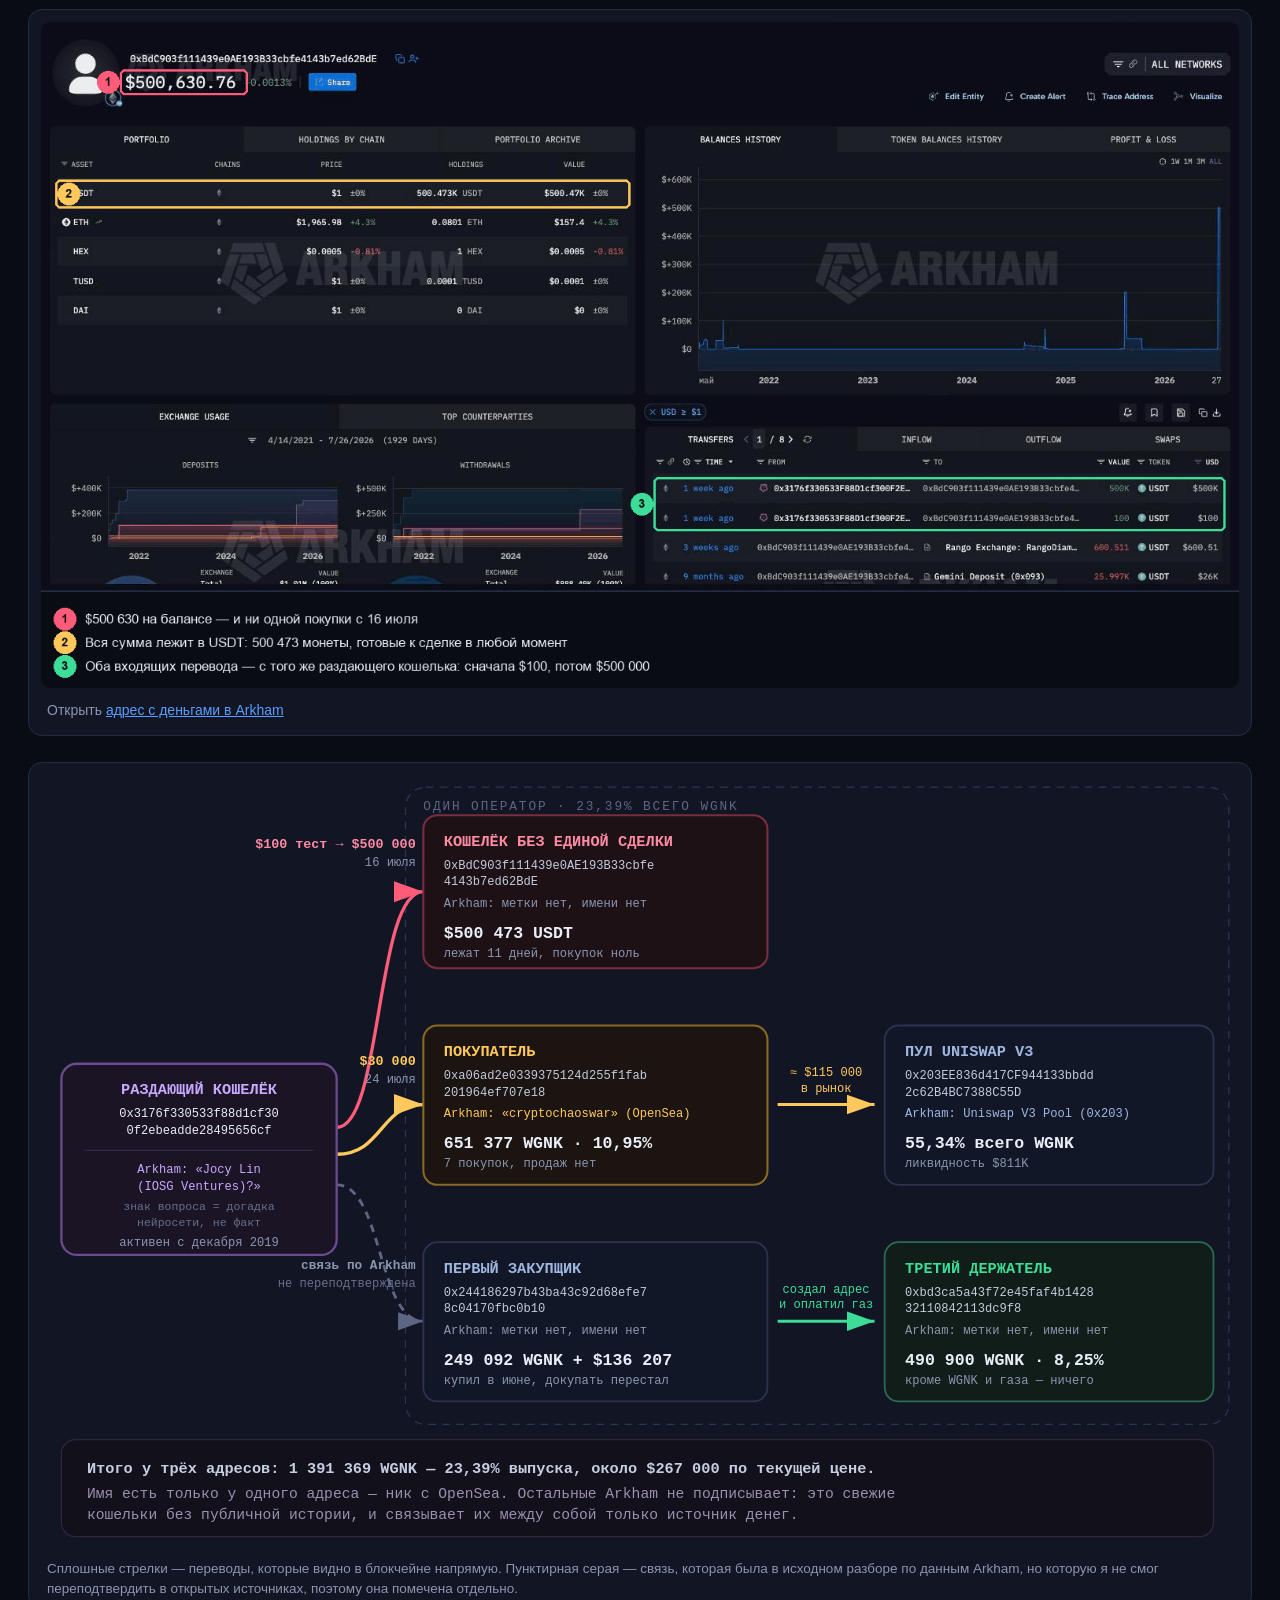
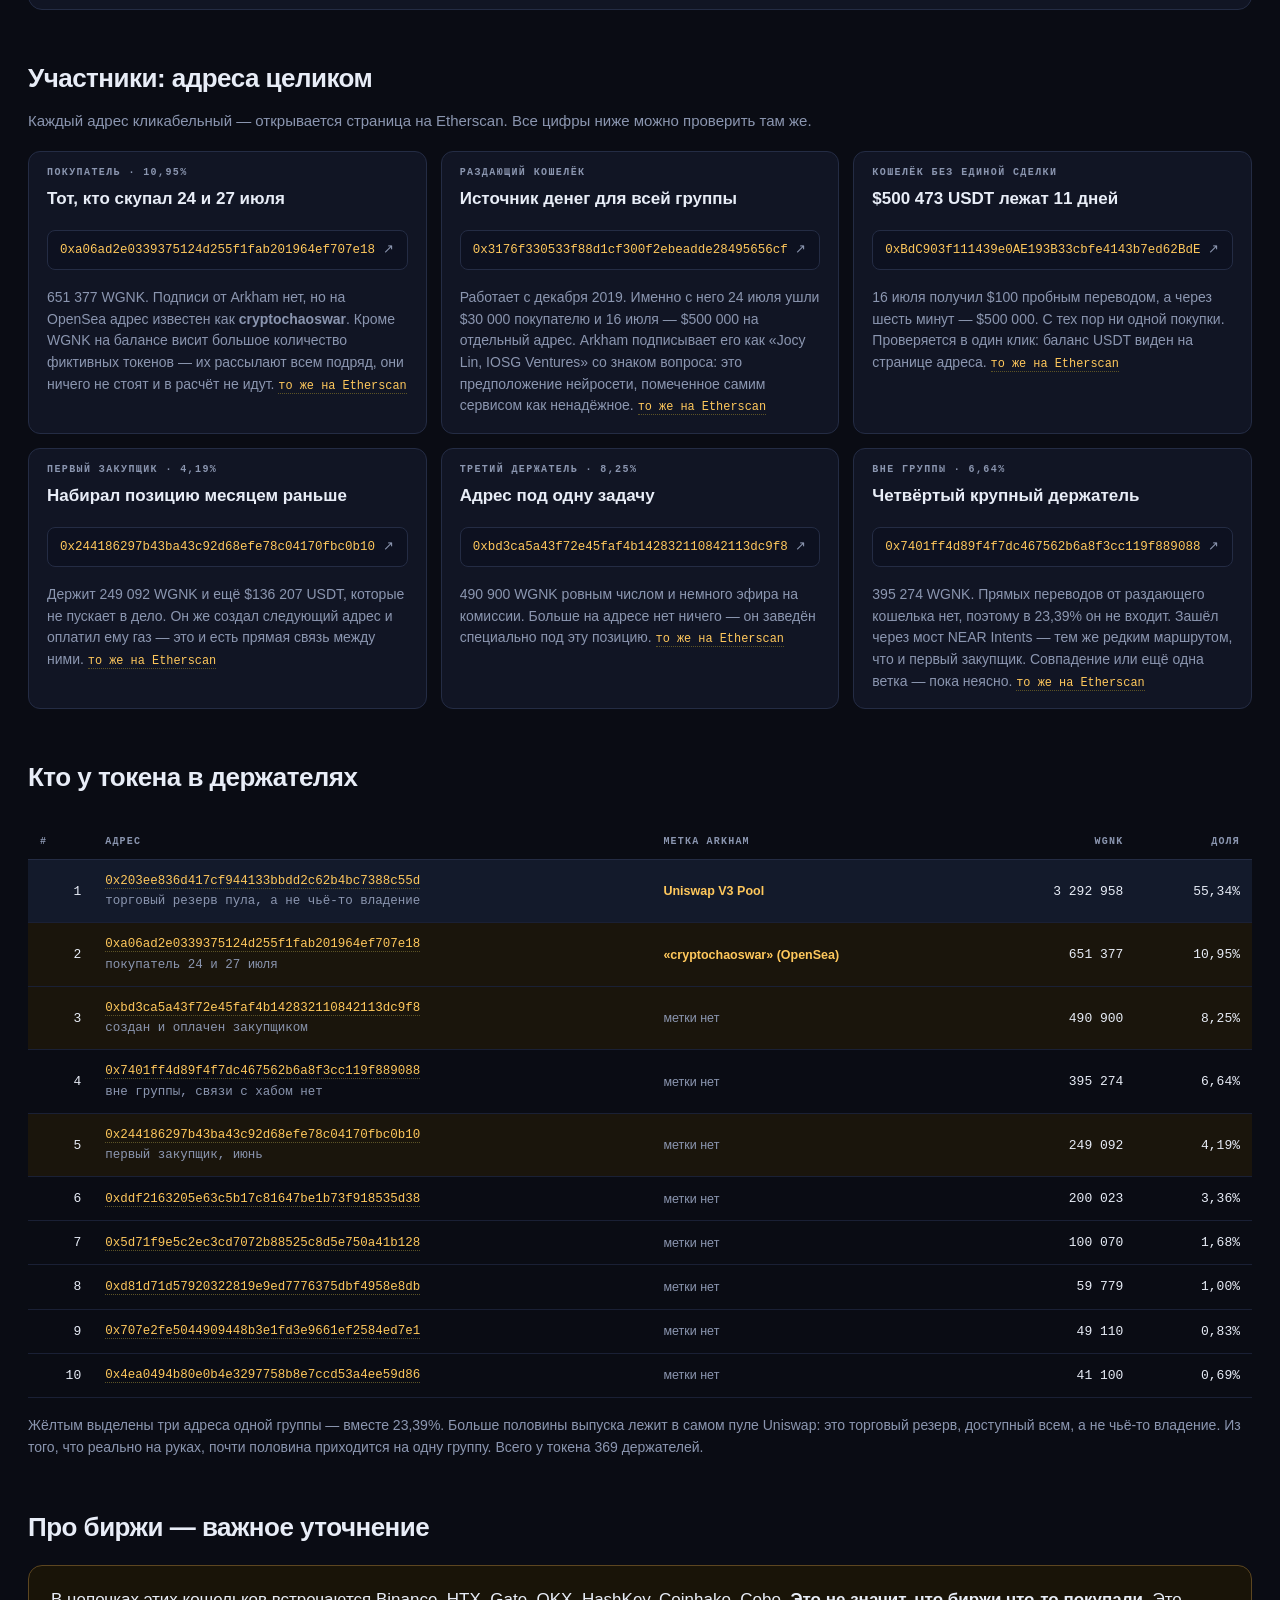
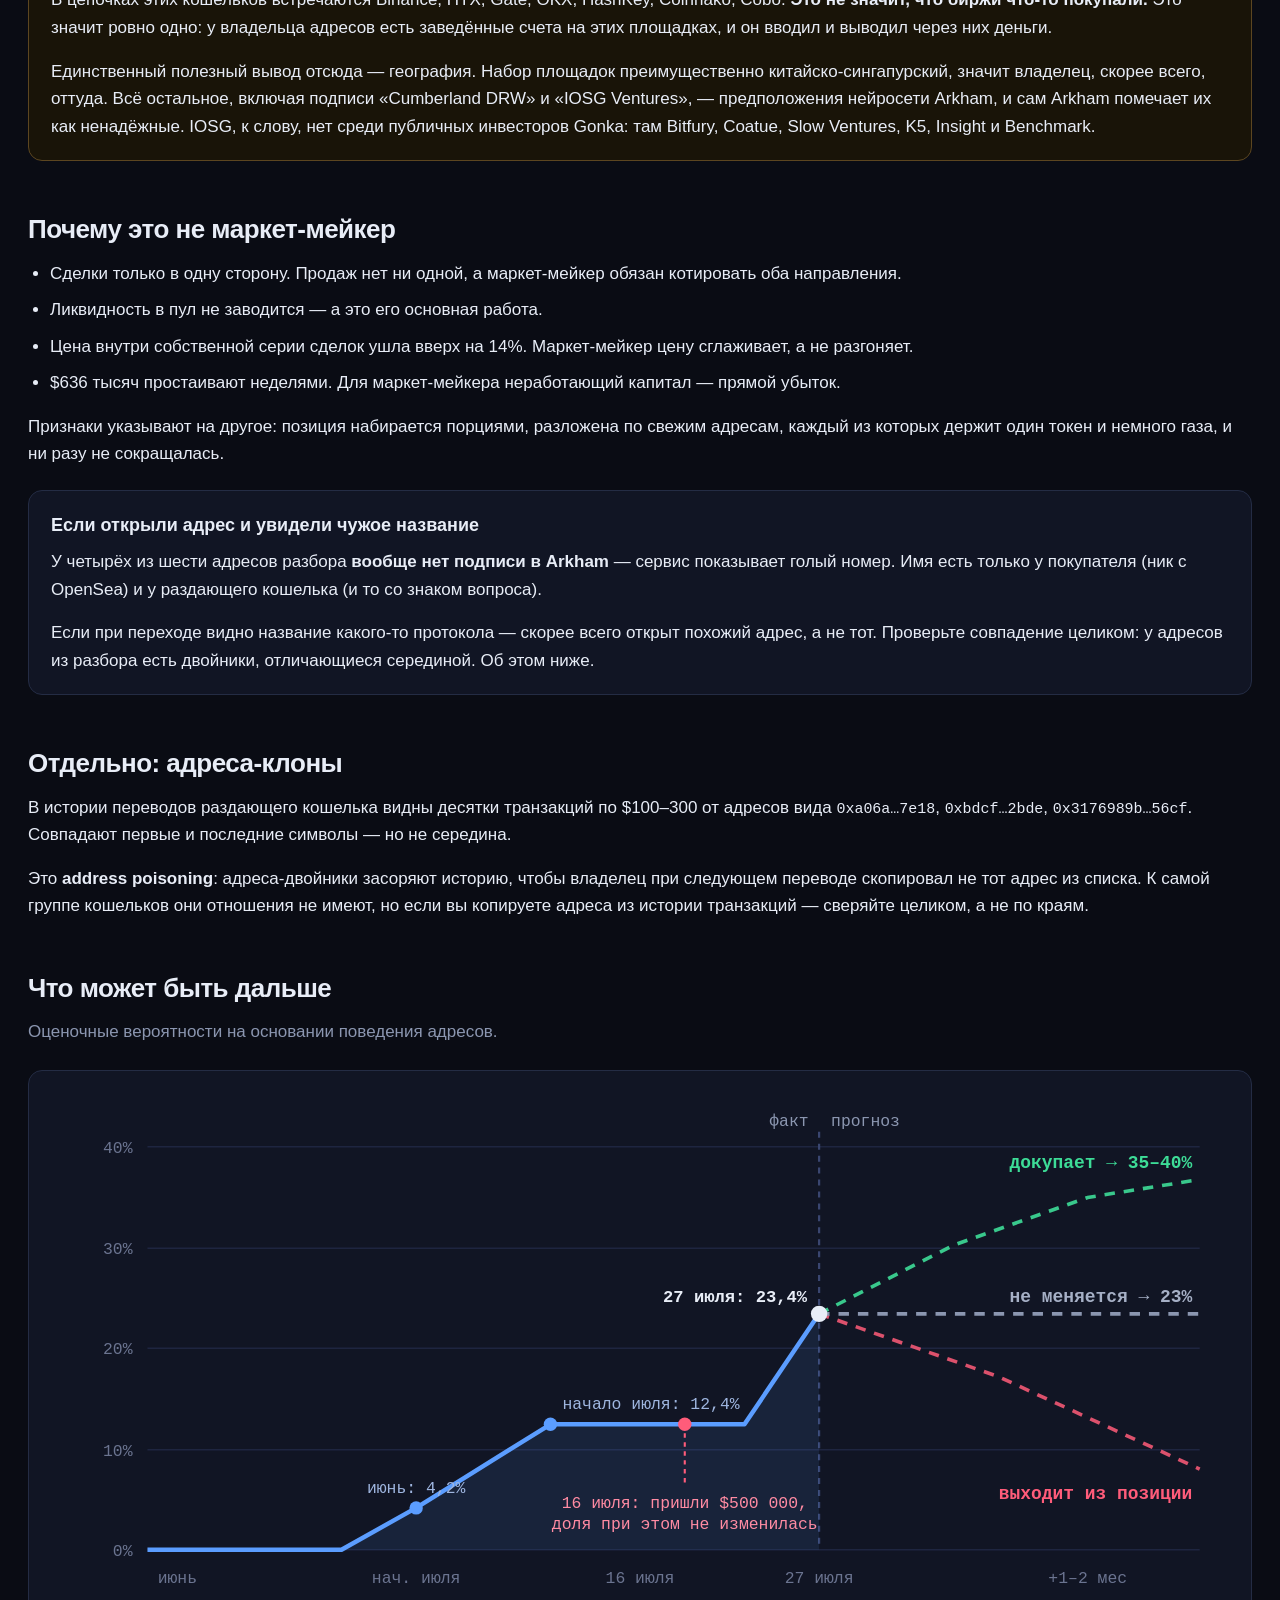
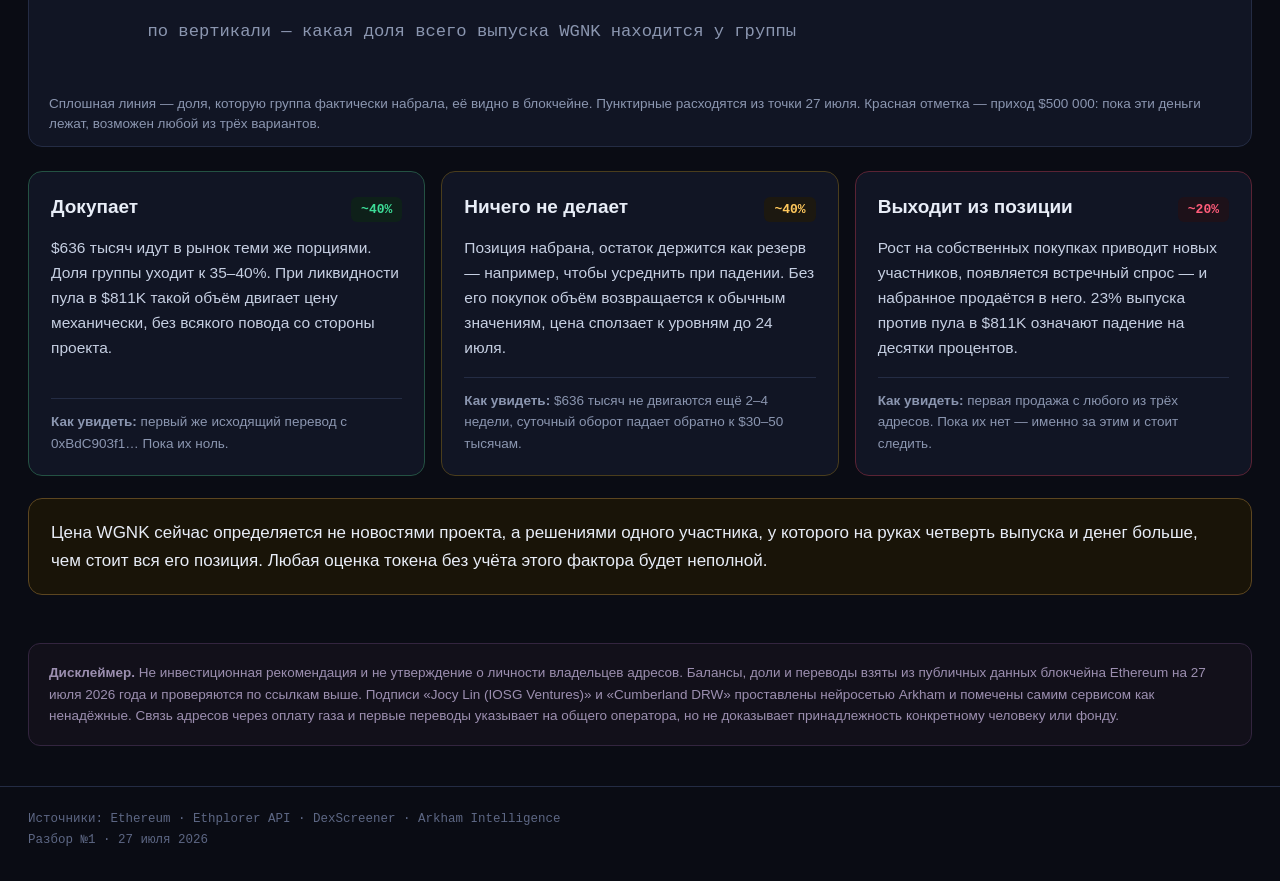
==== commit a60f1271: "лого и карточка под домен onsurge.tech" ====
--- a/gonka/index.html
+++ b/gonka/index.html
@@ -8,12 +8,12 @@
 <meta property="og:title" content="Кто вливает десятки хрустящих в WGNK">
 <meta property="og:description" content="Три связанных кошелька держат 23,4% токена и ещё $636K наготове. Все адреса и суммы проверены ончейн.">
 <meta property="og:type" content="article">
-<link rel="stylesheet" href="../assets/style.css?v=5">
+<link rel="stylesheet" href="../assets/style.css?v=6">
 </head>
 <body>
 
 <nav class="nav"><div class="nav-in">
-  <a class="logo" href="../">surge<span>.io</span></a>
+  <a class="logo" href="../">on<span>surge</span>.tech</a>
 </div></nav>
 
 <div class="wrap">
